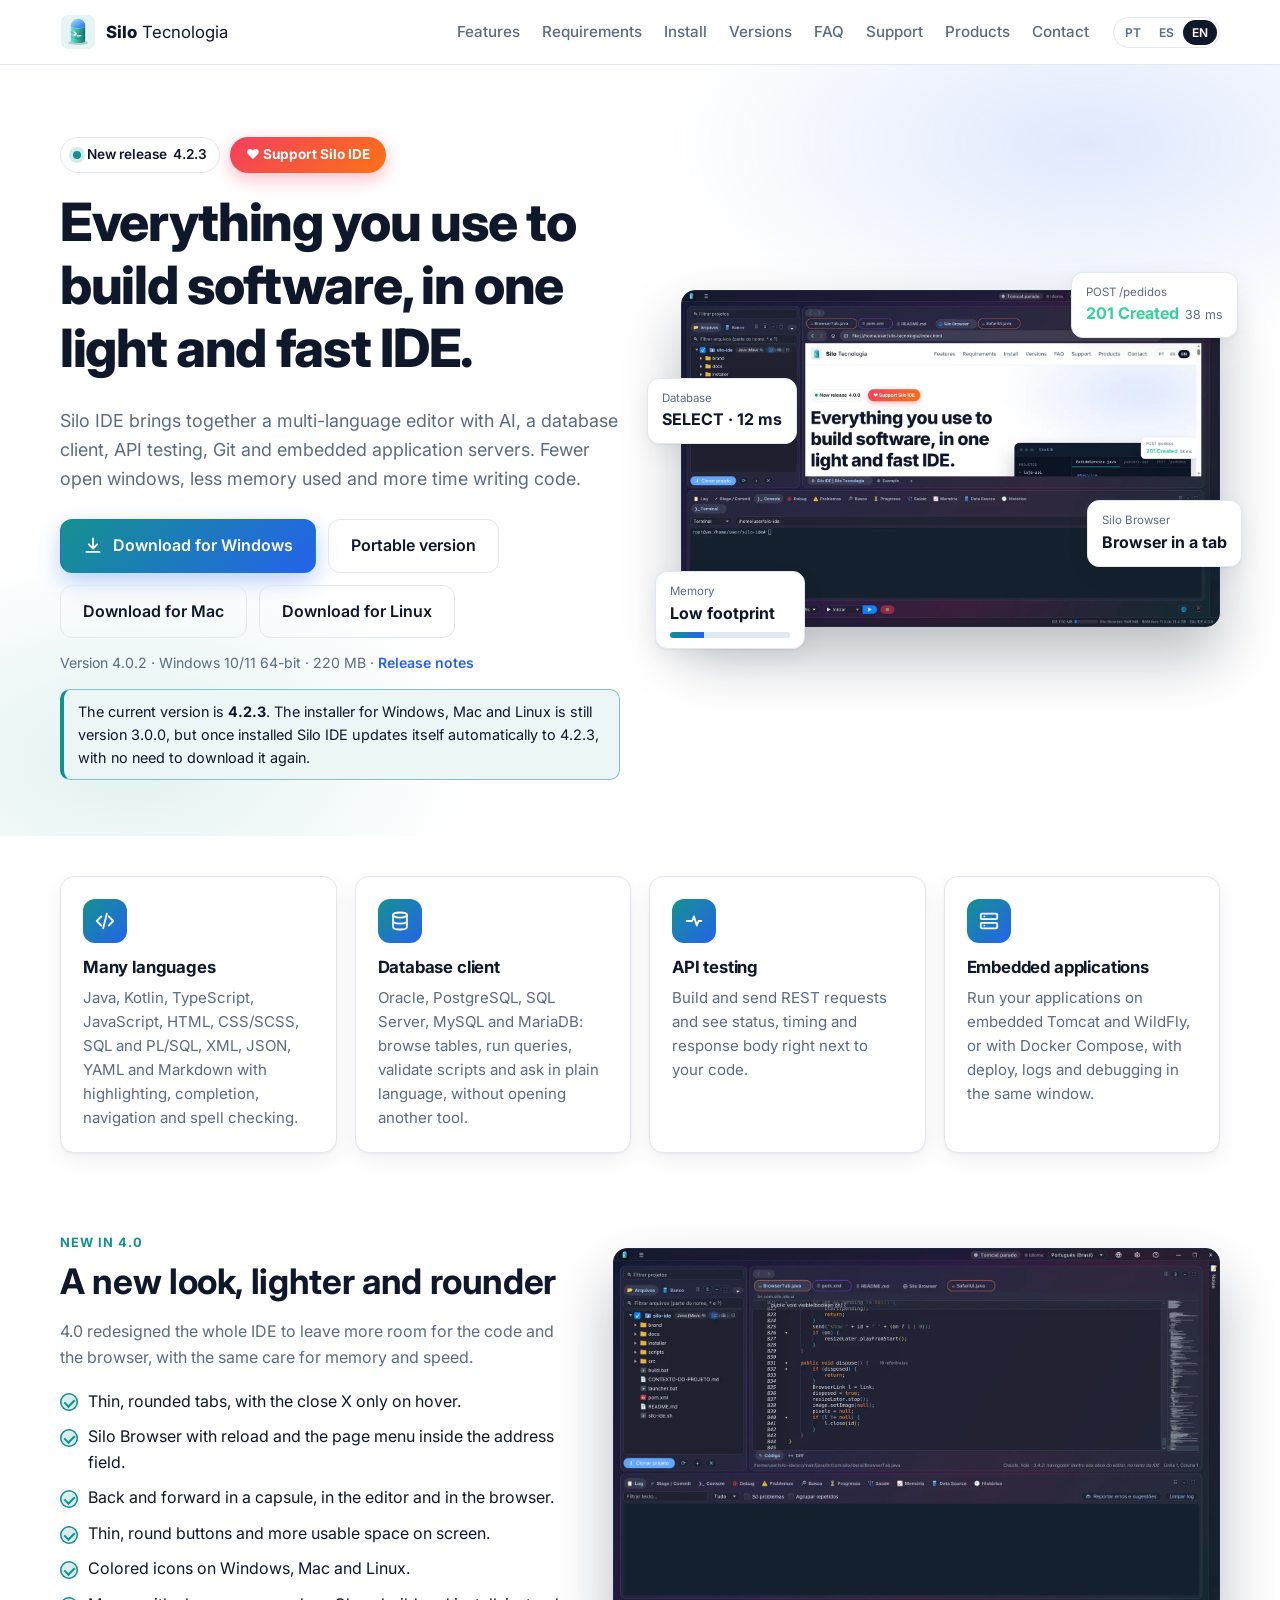
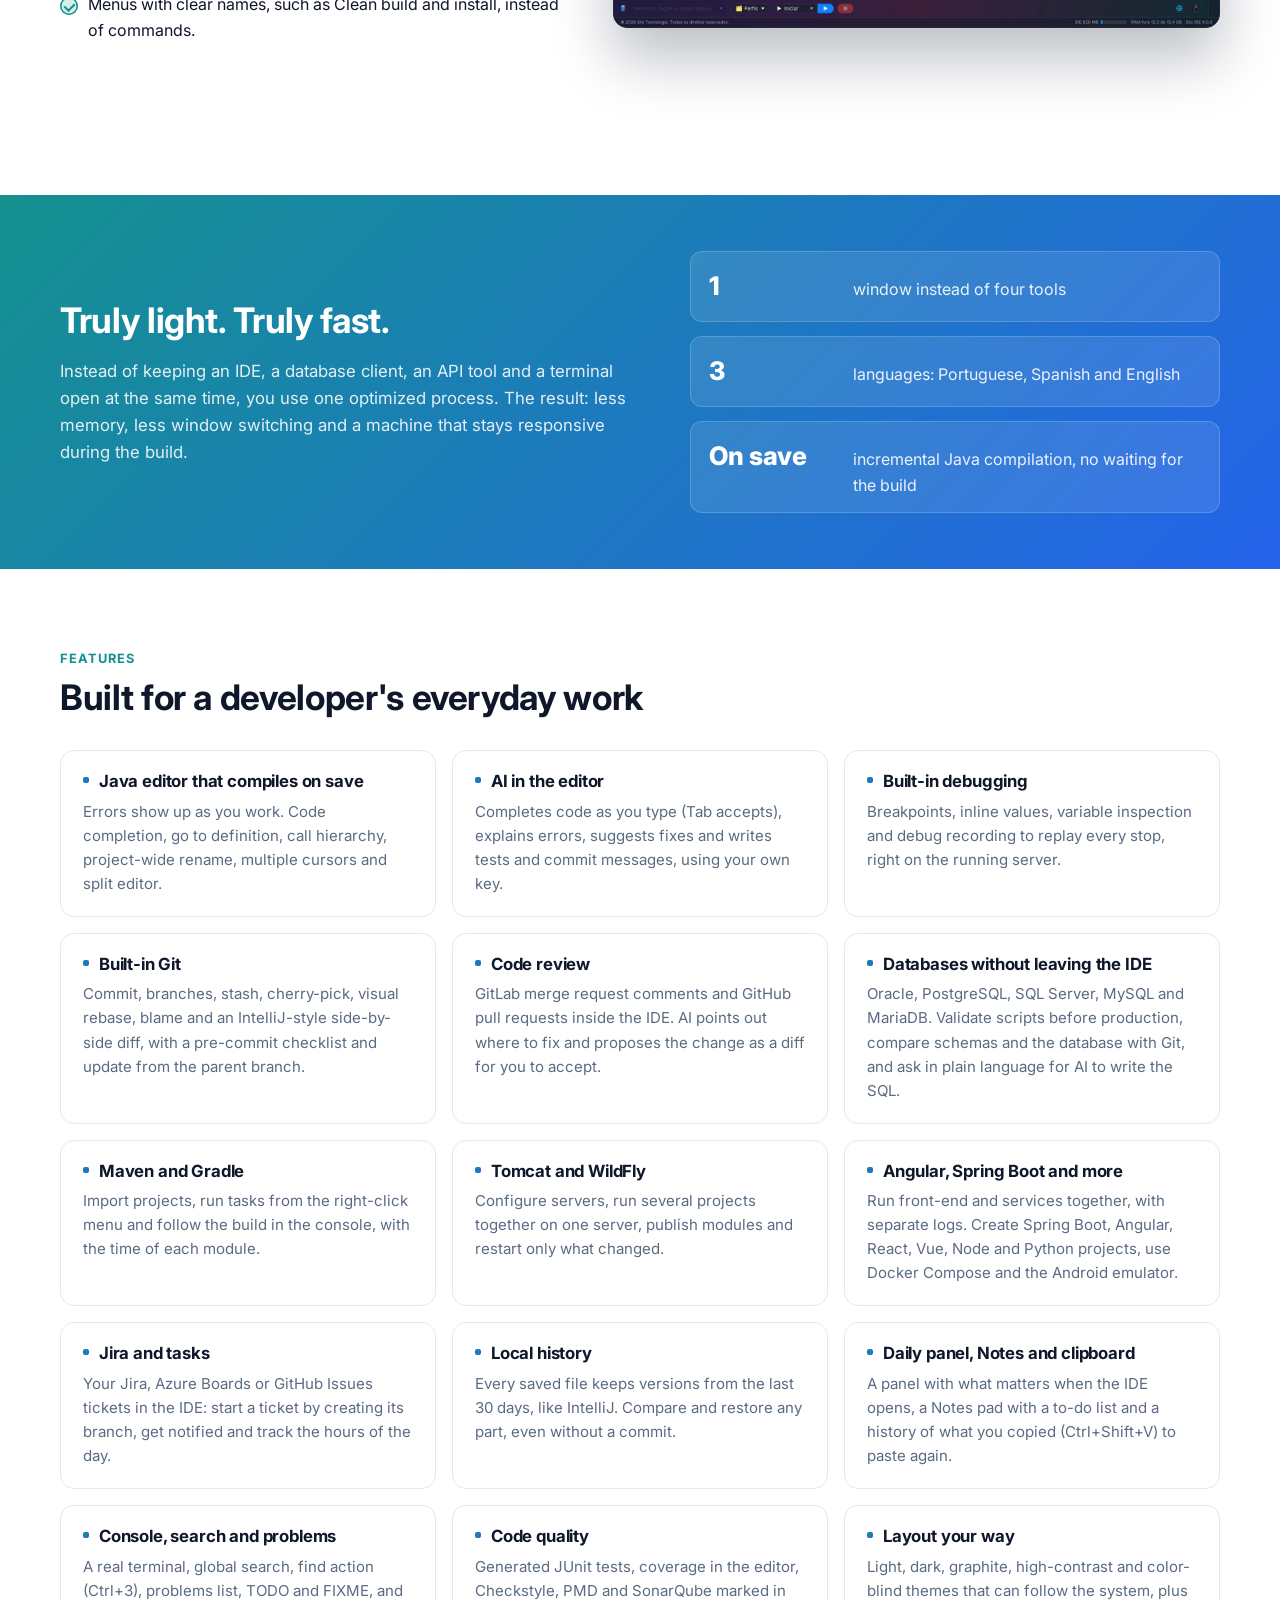
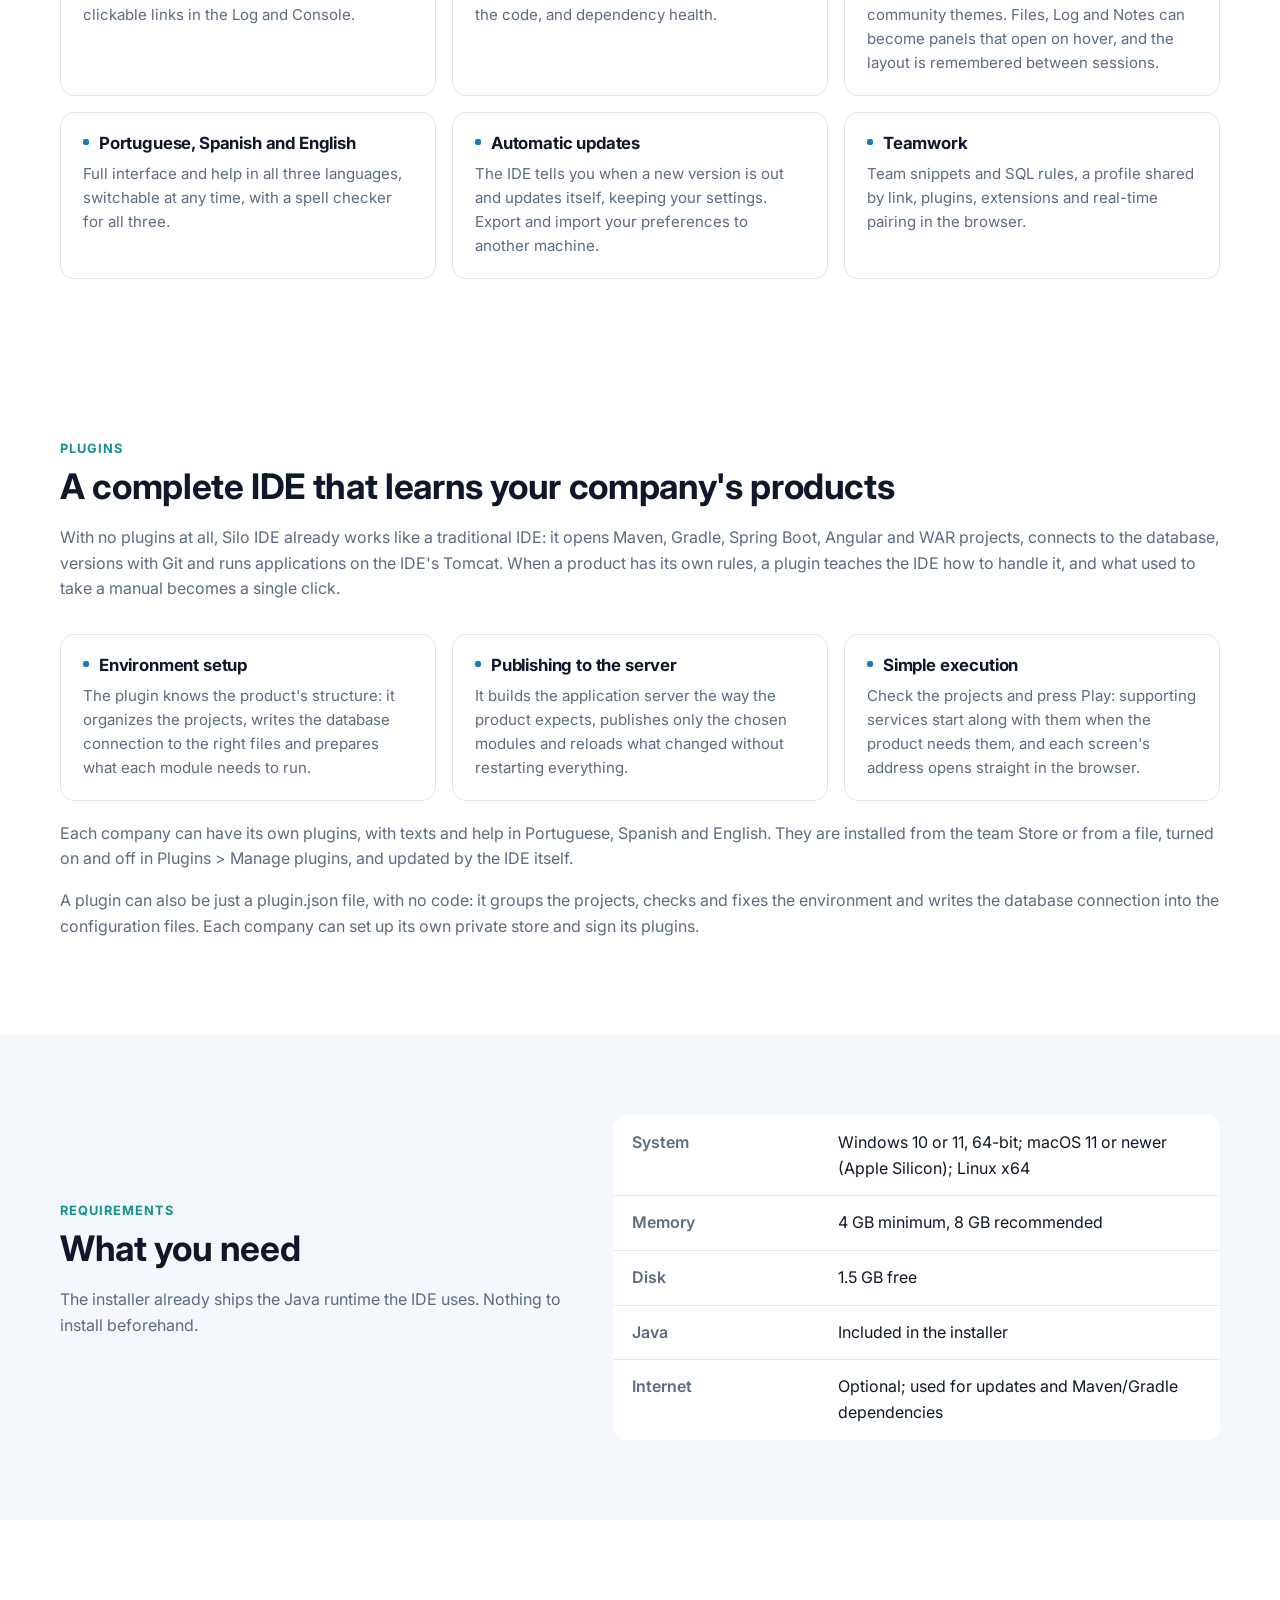
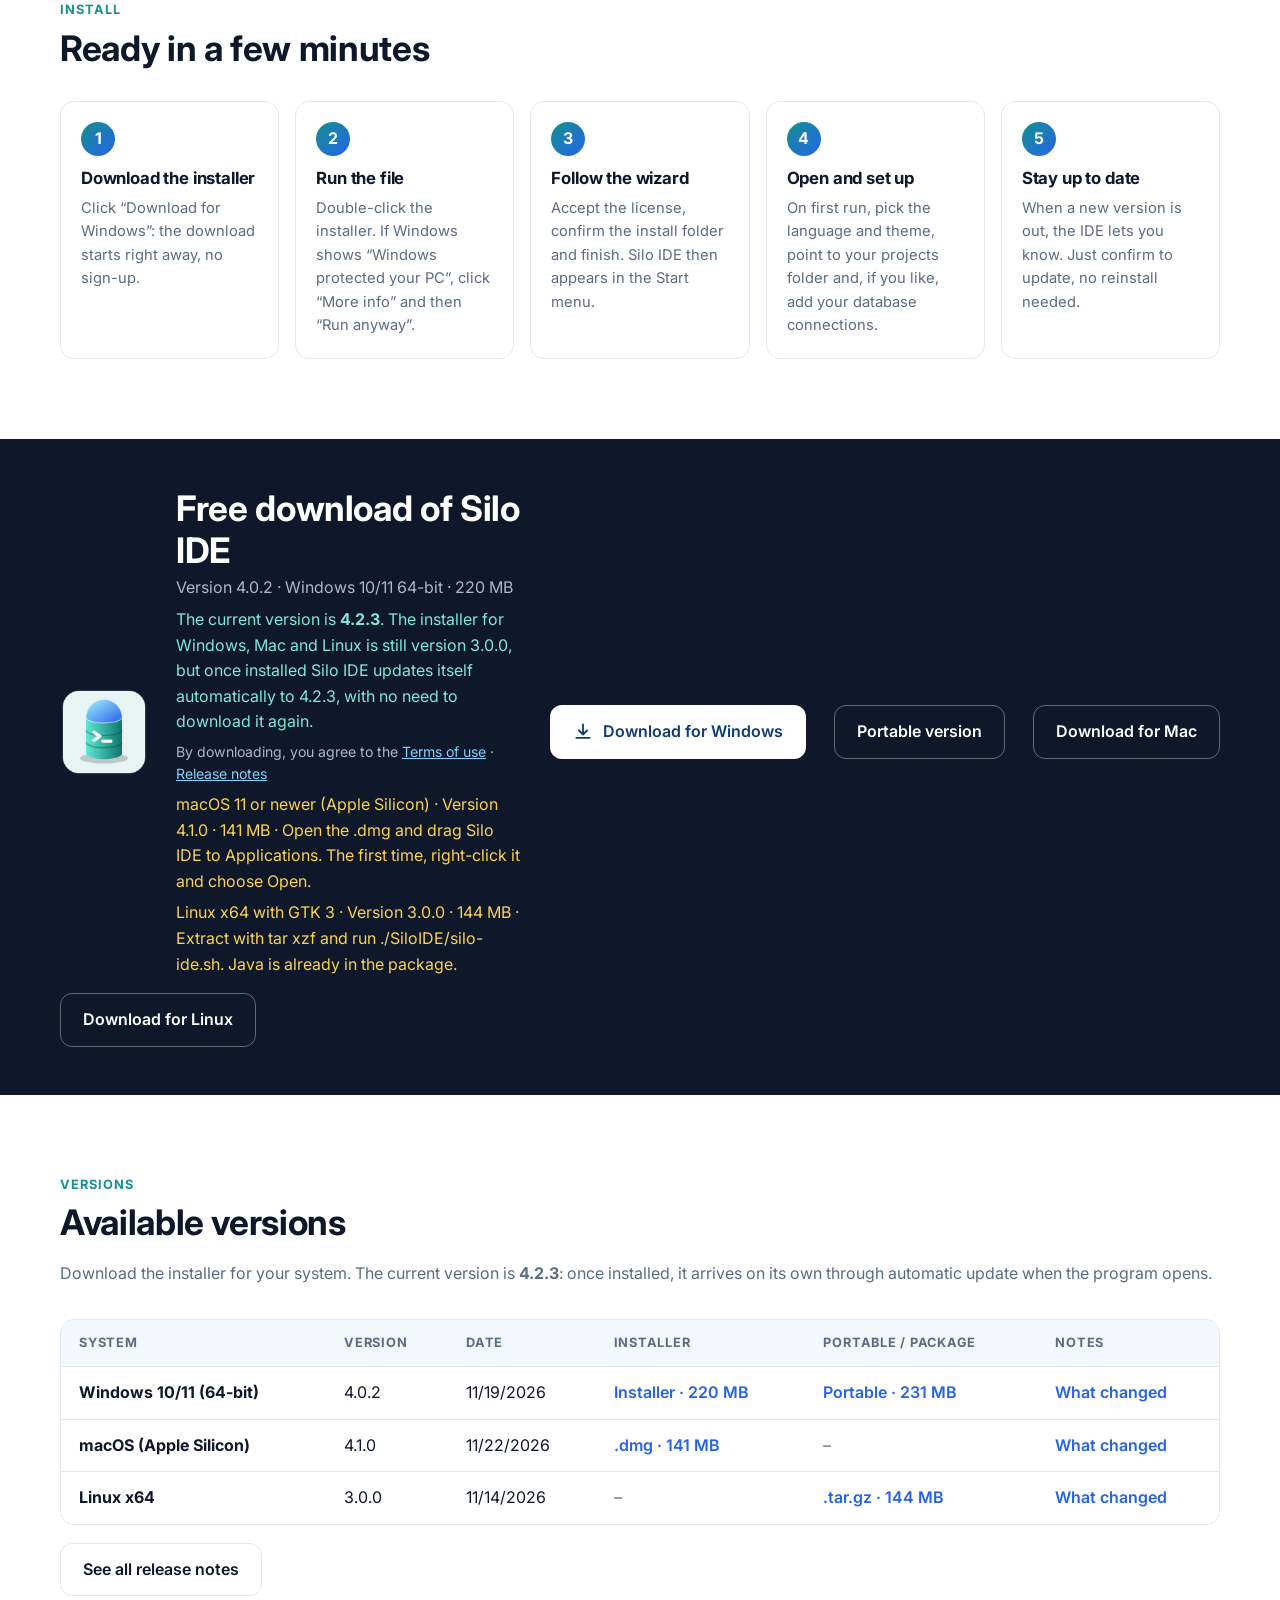
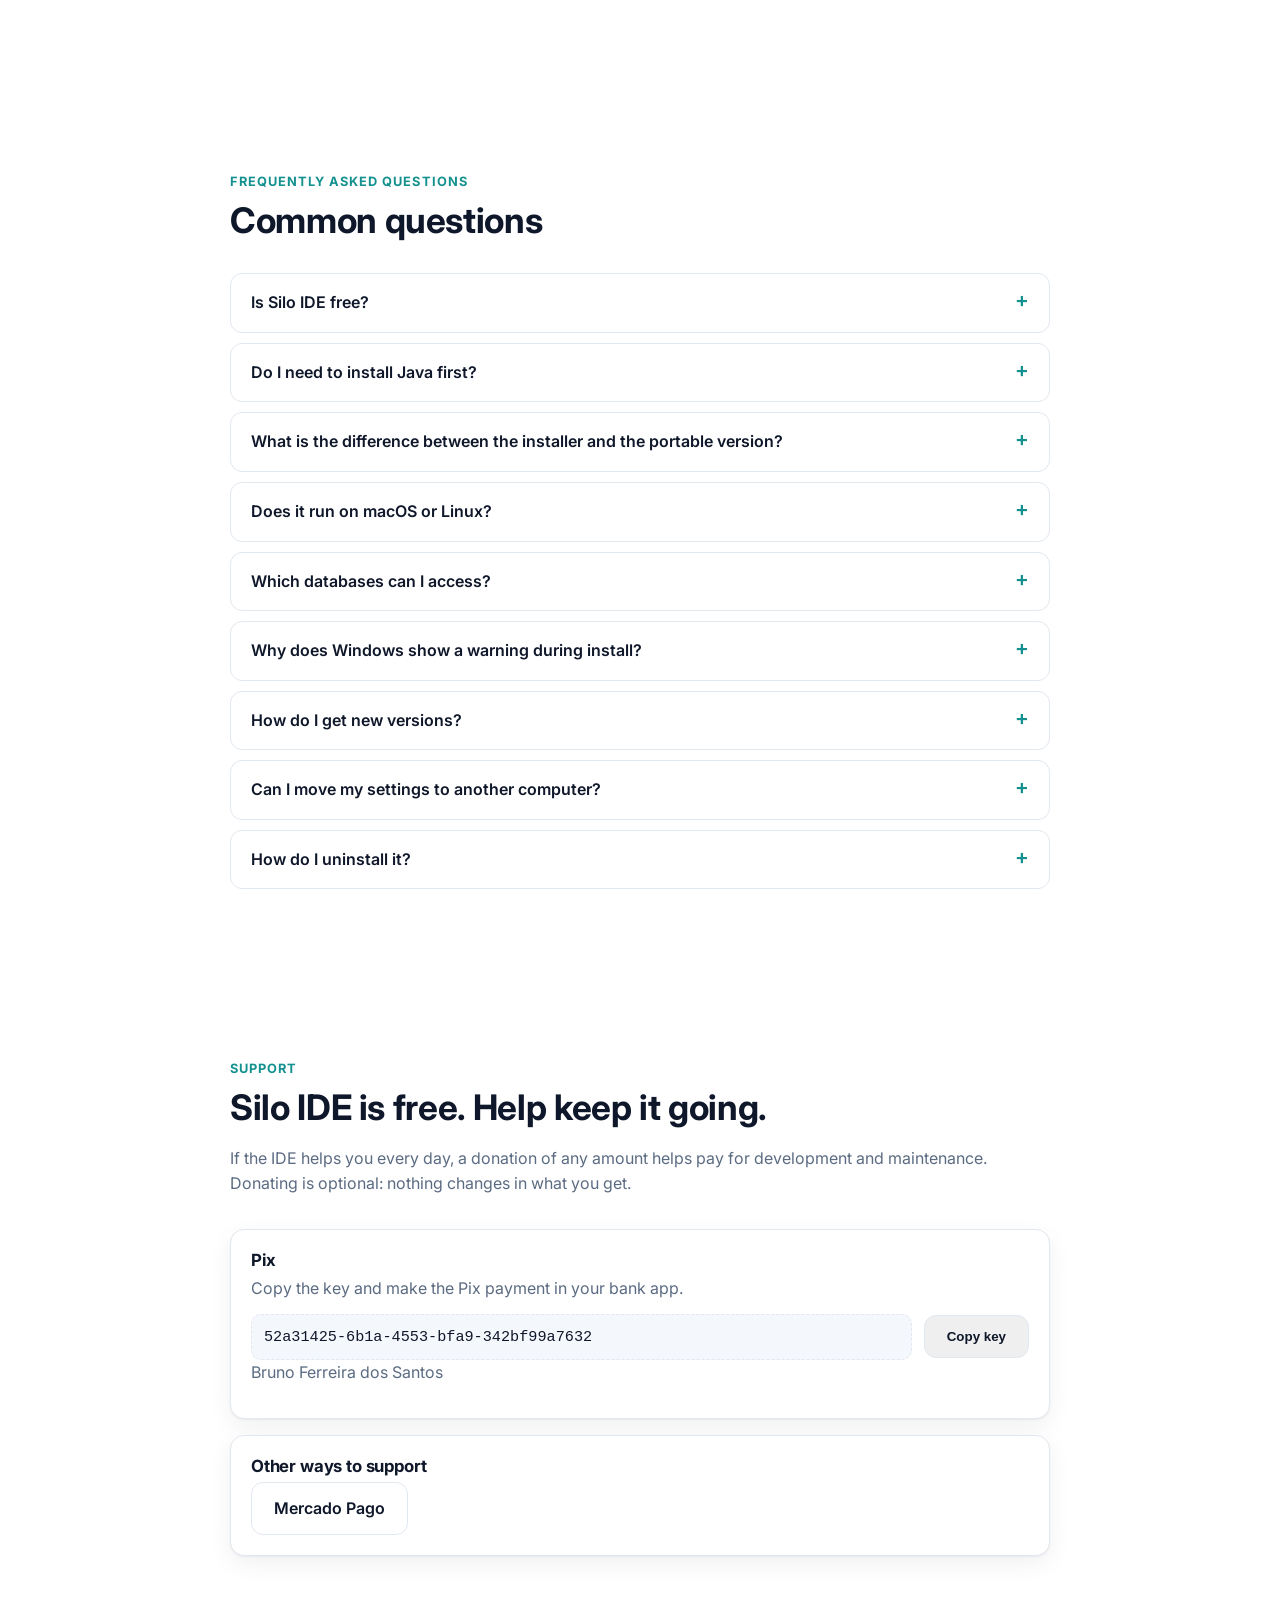
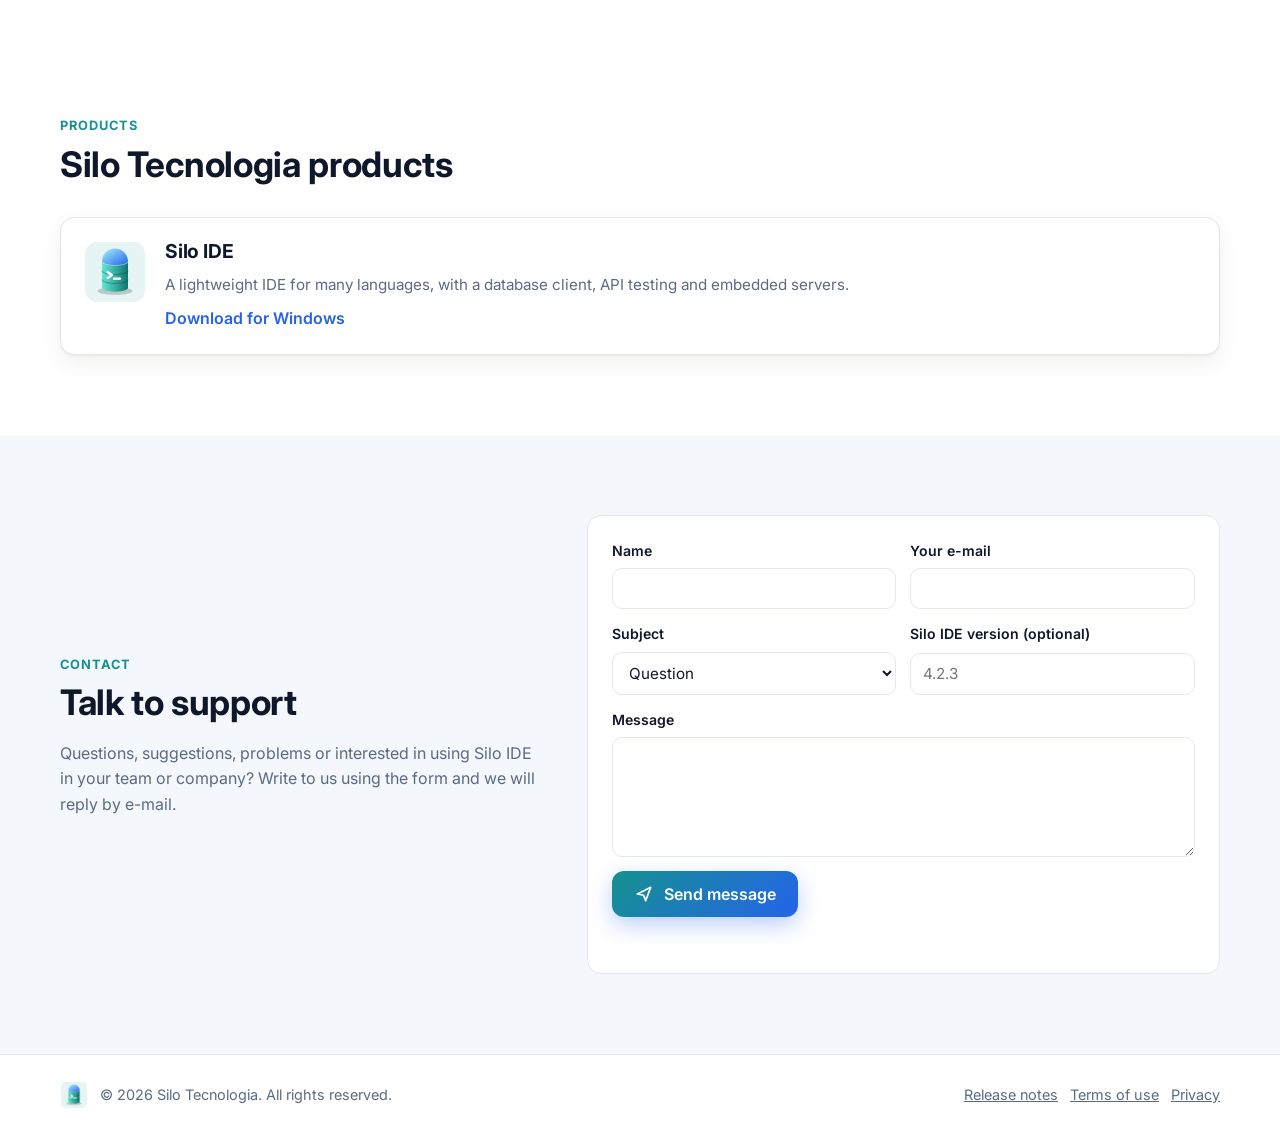
==== index.html @ a165901e "Notas da 4.2.3 e LATEST 4.2.3 Co-Authored-By: Claude Opus 5.5 <noreply@anthropic.com> Claude-Session" ====
<!doctype html>
<html lang="pt-BR">
<head>
  <meta charset="utf-8">
  <meta name="viewport" content="width=device-width, initial-scale=1">
  <title>Silo IDE | Silo Tecnologia</title>
  <meta name="description" content="Silo IDE: uma única IDE leve e de alta performance para desenvolver em várias linguagens, acessar bancos de dados, testar APIs e rodar aplicações em servidores embarcados.">
  <meta property="og:title" content="Silo IDE | Silo Tecnologia">
  <meta property="og:description" content="Várias linguagens, cliente de banco de dados, testes de API e aplicações embarcadas, tudo numa única IDE leve e rápida.">
  <meta property="og:image" content="assets/assinatura.png">
  <meta name="theme-color" content="#0f172a">
  <link rel="icon" type="image/png" sizes="32x32" href="assets/favicon-32.png?v=13">
  <link rel="apple-touch-icon" href="assets/apple-touch-icon.png?v=13">
  <link rel="preconnect" href="https://fonts.googleapis.com">
  <link rel="preconnect" href="https://fonts.gstatic.com" crossorigin>
  <link href="https://fonts.googleapis.com/css2?family=Inter:wght@400;500;600;700;800&family=JetBrains+Mono:wght@400;600&display=swap" rel="stylesheet">
  <link rel="stylesheet" href="styles.css?v=4.2.3">
</head>
<body>
  <header class="topbar">
    <div class="wrap topbar-inner">
      <a class="brand" href="#inicio" aria-label="Silo Tecnologia">
        <img src="assets/marca.png?v=13" alt="" width="36" height="36">
        <span><strong>Silo</strong> Tecnologia</span>
      </a>
      <nav class="nav" id="nav">
        <a href="#recursos" data-i18n="nav.features">Recursos</a>
        <a href="#requisitos" data-i18n="nav.requirements">Requisitos</a>
        <a href="#instalacao" data-i18n="nav.install">Instalação</a>
        <a href="#versoes" data-i18n="nav.versions">Versões</a>
        <a href="#faq" data-i18n="nav.faq">Perguntas</a>
        <a class="js-donate-nav" href="#apoie" hidden data-i18n="nav.donate">Apoie</a>
        <a href="#produtos" data-i18n="nav.products">Produtos</a>
        <a href="#contato" data-i18n="nav.contact">Contato</a>
      </nav>
      <div class="topbar-actions">
        <div class="lang" role="group" aria-label="Idioma">
          <button type="button" data-lang="pt" aria-pressed="true">PT</button>
          <button type="button" data-lang="es" aria-pressed="false">ES</button>
          <button type="button" data-lang="en" aria-pressed="false">EN</button>
        </div>
        <button class="menu-btn" id="menuBtn" type="button" aria-label="Menu" aria-expanded="false">
          <span></span><span></span><span></span>
        </button>
      </div>
    </div>
  </header>

  <main id="inicio">
    <section class="hero">
      <div class="wrap hero-grid">
        <div class="hero-copy">
          <div class="hero-tags">
            <p class="eyebrow"><span class="dot"></span> <span data-i18n="hero.badge">Nova versão</span> <span class="js-latest">4.2.3</span></p>
            <a class="donate-pill js-donate-pill" href="#apoie" hidden data-i18n="dn.pill">♥ Apoie o Silo IDE</a>
          </div>
          <h1 data-i18n="hero.title">Tudo o que você usa para desenvolver, numa única IDE leve e rápida.</h1>
          <p class="lead" data-i18n="hero.lead">O Silo IDE reúne editor para várias linguagens com IA, cliente de banco de dados, testes de API, Git e servidores de aplicação embarcados. Menos janelas abertas, menos memória consumida e mais tempo escrevendo código.</p>
          <div class="cta-row">
            <a class="btn btn-primary js-download" href="#download">
              <svg viewBox="0 0 24 24" aria-hidden="true"><path d="M12 3v12m0 0l-5-5m5 5l5-5M4 19h16" fill="none" stroke="currentColor" stroke-width="2.2" stroke-linecap="round" stroke-linejoin="round"/></svg>
              <span data-i18n="cta.download">Baixar para Windows</span>
            </a>
            <a class="btn btn-ghost js-portable" href="#download" hidden data-i18n="cta.portable">Versão portátil</a>
            <a class="btn btn-ghost js-mac" href="#download" hidden data-i18n="cta.mac">Baixar para Mac</a>
            <a class="btn btn-ghost js-linux" href="#download" hidden data-i18n="cta.linux">Baixar para Linux</a>
          </div>
          <p class="meta"><span data-i18n="meta.version">Versão</span> <span class="js-version">4.0.2</span> · <span data-i18n="meta.os">Windows 10/11 de 64 bits</span> <span class="js-size-wrap">· <span class="js-size"></span></span> · <a class="meta-link" href="releases.html" data-i18n="ft.releases">Notas da versão</a></p>
          <p class="update-note update-note-hero js-update-note" hidden><span data-i18n="up.a">A versão atual é a</span> <strong class="js-latest">4.2.3</strong><span data-i18n="up.b">. O instalador para</span> <span class="js-behind">Windows</span> <span data-i18n="up.b2">ainda é o da</span> <span class="js-behind-version">3.0.0</span><span data-i18n="up.c">, mas depois de instalado o Silo IDE se atualiza sozinho para a</span> <span class="js-latest">4.2.3</span><span data-i18n="up.d">, sem precisar baixar de novo.</span></p>
        </div>

        <div class="hero-visual">
          <figure class="shot">
            <img src="assets/prints/ide-4-0-browser.webp?v=4.0.0" width="1600" height="1000" alt="Silo IDE 4.0 com o Silo Browser aberto numa aba do editor, o terminal embaixo e o visual novo" data-i18n-alt="hero.shot">
          </figure>
          <div class="float-card api" aria-hidden="true"><small>POST /pedidos</small><strong class="ok">201 Created</strong><em>38 ms</em></div>
          <div class="float-card db" aria-hidden="true"><small data-i18n="hero.db">Banco de dados</small><strong>SELECT · 12 ms</strong></div>
          <div class="float-card web" aria-hidden="true"><small>Silo Browser</small><strong data-i18n="hero.webv">Navegador na aba</strong></div>
          <div class="float-card mem" aria-hidden="true"><small data-i18n="hero.mem">Memória</small><strong data-i18n="hero.memv">Baixo consumo</strong><div class="bar"><span></span></div></div>
        </div>
      </div>
    </section>

    <section class="pillars wrap" aria-label="Pilares">
      <article class="pillar">
        <div class="ico"><svg viewBox="0 0 24 24"><path d="M8 7l-5 5 5 5M16 7l5 5-5 5M14 4l-4 16"/></svg></div>
        <h3 data-i18n="p1.t">Várias linguagens</h3>
        <p data-i18n="p1.d">Java, Kotlin, TypeScript, JavaScript, HTML, CSS/SCSS, SQL e PL/SQL, XML, JSON, YAML e Markdown com realce, autocompletar, navegação e corretor ortográfico.</p>
      </article>
      <article class="pillar">
        <div class="ico"><svg viewBox="0 0 24 24"><ellipse cx="12" cy="5.5" rx="7.5" ry="2.8"/><path d="M4.5 5.5v13c0 1.6 3.4 2.8 7.5 2.8s7.5-1.2 7.5-2.8v-13M4.5 12c0 1.6 3.4 2.8 7.5 2.8s7.5-1.2 7.5-2.8"/></svg></div>
        <h3 data-i18n="p2.t">Cliente de banco de dados</h3>
        <p data-i18n="p2.d">Oracle, PostgreSQL, SQL Server, MySQL e MariaDB: navegue por tabelas, rode consultas, valide scripts e pergunte em português, sem abrir outra ferramenta.</p>
      </article>
      <article class="pillar">
        <div class="ico"><svg viewBox="0 0 24 24"><path d="M4 12h6l2-5 3 10 2-5h3"/></svg></div>
        <h3 data-i18n="p3.t">Testes de API</h3>
        <p data-i18n="p3.d">Monte e envie requisições REST e veja status, tempo e corpo da resposta lado a lado com o código.</p>
      </article>
      <article class="pillar">
        <div class="ico"><svg viewBox="0 0 24 24"><rect x="3" y="4" width="18" height="6" rx="1.5"/><rect x="3" y="14" width="18" height="6" rx="1.5"/><path d="M7 7h.01M7 17h.01"/></svg></div>
        <h3 data-i18n="p4.t">Aplicações embarcadas</h3>
        <p data-i18n="p4.d">Suba suas aplicações em Tomcat e WildFly embarcados, ou com Docker Compose, com deploy, logs e depuração na mesma janela.</p>
      </article>
    </section>

    <section id="visual" class="section wrap">
      <div class="two-col visual-col">
        <div>
          <p class="kicker" data-i18n="vis.k">Novo na 4.0</p>
          <h2 data-i18n="vis.t">Um visual novo, mais leve e arredondado</h2>
          <p class="muted" data-i18n="vis.d">A 4.0 redesenhou a IDE inteira para sobrar mais espaço para o código e para o navegador, com o mesmo cuidado com memória e velocidade.</p>
          <ul class="checks">
            <li data-i18n="vis.l1">Abas finas e arredondadas, com o X de fechar só ao passar o mouse.</li>
            <li data-i18n="vis.l2">Silo Browser com recarregar e menu da página dentro do campo de endereço.</li>
            <li data-i18n="vis.l3">Voltar e avançar numa cápsula, no editor e no navegador.</li>
            <li data-i18n="vis.l4">Botões finos e redondos e mais espaço útil na tela.</li>
            <li data-i18n="vis.l5">Ícones coloridos no Windows, no Mac e no Linux.</li>
            <li data-i18n="vis.l6">Menus com nomes claros, como Compilar e instalar do zero, no lugar dos comandos.</li>
          </ul>
        </div>
        <figure class="shot">
          <img src="assets/prints/ide-4-0-editor.webp?v=4.0.0" width="1600" height="1000" loading="lazy" alt="Editor do Silo IDE 4.0 com abas arredondadas, a árvore de arquivos e o minimapa" data-i18n-alt="vis.shot">
        </figure>
      </div>
    </section>

    <section class="perf">
      <div class="wrap perf-grid">
        <div>
          <h2 data-i18n="perf.t">Leve de verdade. Rápido de verdade.</h2>
          <p data-i18n="perf.d">Em vez de manter uma IDE, um cliente de banco, uma ferramenta de API e um terminal abertos ao mesmo tempo, você usa um único processo otimizado. O resultado é menos memória, menos troca de janelas e uma máquina que continua responsiva durante o build.</p>
        </div>
        <ul class="stats">
          <li><strong>1</strong><span data-i18n="perf.s1">janela no lugar de quatro ferramentas</span></li>
          <li><strong>3</strong><span data-i18n="perf.s2">idiomas: português, espanhol e inglês</span></li>
          <li><strong data-i18n="perf.s3v">Ao salvar</strong><span data-i18n="perf.s3">compilação Java incremental, sem esperar o build</span></li>
        </ul>
      </div>
    </section>

    <section id="recursos" class="section wrap">
      <header class="section-head">
        <p class="kicker" data-i18n="feat.k">Recursos</p>
        <h2 data-i18n="feat.t">Feito para o dia a dia de quem desenvolve</h2>
      </header>
      <div class="grid">
        <div class="card"><h3 data-i18n="f1.t">Editor Java com compilação ao salvar</h3><p data-i18n="f1.d">Erros aparecem enquanto você trabalha. Autocompletar, ir para definição, hierarquia de chamadas, renomear em todo o projeto, vários cursores e editor dividido.</p></div>
        <div class="card"><h3 data-i18n="f2.t">IA no editor</h3><p data-i18n="f2.d">Completa o código enquanto você digita (Tab aceita), explica erros, sugere correções e gera testes e mensagens de commit, com a sua própria chave.</p></div>
        <div class="card"><h3 data-i18n="f3.t">Depuração integrada</h3><p data-i18n="f3.d">Pontos de parada, valores na linha, inspeção de variáveis e gravação da depuração para rever cada parada, direto no servidor que está rodando.</p></div>
        <div class="card"><h3 data-i18n="f4.t">Git integrado</h3><p data-i18n="f4.d">Commit, branches, stash, cherry-pick, rebase visual, blame e diff lado a lado no estilo IntelliJ, com checklist antes do commit e atualização a partir da branch pai.</p></div>
        <div class="card"><h3 data-i18n="f5.t">Revisão de código</h3><p data-i18n="f5.d">Comentários de merge request do GitLab e pull requests do GitHub dentro da IDE. A IA aponta onde corrigir e propõe a correção em diff para você aceitar.</p></div>
        <div class="card"><h3 data-i18n="f6.t">Banco de dados sem sair da IDE</h3><p data-i18n="f6.d">Oracle, PostgreSQL, SQL Server, MySQL e MariaDB. Valide scripts antes da produção, compare esquemas e o banco com o Git, e pergunte em português para a IA montar o SQL.</p></div>
        <div class="card"><h3 data-i18n="f7.t">Maven e Gradle</h3><p data-i18n="f7.d">Importe projetos, rode tarefas pelo botão direito e acompanhe o build no console, com o tempo de cada módulo.</p></div>
        <div class="card"><h3 data-i18n="f8.t">Tomcat e WildFly</h3><p data-i18n="f8.d">Configure servidores, suba vários projetos juntos em um só servidor, publique módulos e reinicie apenas o que mudou.</p></div>
        <div class="card"><h3 data-i18n="f9.t">Angular, Spring Boot e mais</h3><p data-i18n="f9.d">Suba front-end e serviços juntos, com logs separados. Crie projetos Spring Boot, Angular, React, Vue, Node e Python, use Docker Compose e o emulador Android.</p></div>
        <div class="card"><h3 data-i18n="f10.t">Jira e tarefas</h3><p data-i18n="f10.d">Seus tickets do Jira, Azure Boards ou GitHub Issues na IDE: comece um ticket criando a branch, receba avisos e acompanhe as horas do dia.</p></div>
        <div class="card"><h3 data-i18n="f11.t">Histórico local</h3><p data-i18n="f11.d">Cada arquivo salvo guarda versões dos últimos 30 dias, como no IntelliJ. Compare e recupere qualquer trecho, mesmo sem commit.</p></div>
        <div class="card"><h3 data-i18n="f12.t">Painel do dia, Notas e área de transferência</h3><p data-i18n="f12.d">Painel com o que importa ao abrir a IDE, bloco de Notas com lista de tarefas e histórico do que você copiou (Ctrl+Shift+V) para colar de novo.</p></div>
        <div class="card"><h3 data-i18n="f13.t">Console, busca e problemas</h3><p data-i18n="f13.d">Terminal de verdade, busca global, buscar ação (Ctrl+3), lista de problemas, TODO e FIXME e links clicáveis no Log e no Console.</p></div>
        <div class="card"><h3 data-i18n="f14.t">Qualidade de código</h3><p data-i18n="f14.d">Testes JUnit gerados, cobertura no editor, Checkstyle, PMD e SonarQube marcados no código e saúde das dependências.</p></div>
        <div class="card"><h3 data-i18n="f15.t">Layout do seu jeito</h3><p data-i18n="f15.d">Temas claro, escuro, grafite, alto contraste e para daltonismo, que podem seguir o sistema, além de temas da comunidade. Arquivos, Log e Notas podem virar painéis que abrem ao passar o mouse, e o layout é lembrado entre sessões.</p></div>
        <div class="card"><h3 data-i18n="f16.t">Português, espanhol e inglês</h3><p data-i18n="f16.d">Interface e ajuda completas nos três idiomas, trocados a qualquer momento, com corretor ortográfico nos três.</p></div>
        <div class="card"><h3 data-i18n="f17.t">Atualização automática</h3><p data-i18n="f17.d">A IDE avisa quando há versão nova e se atualiza sozinha, mantendo suas configurações. Exporte e importe as preferências para outra máquina.</p></div>
        <div class="card"><h3 data-i18n="f18.t">Trabalho em equipe</h3><p data-i18n="f18.d">Snippets e regras de SQL da equipe, perfil compartilhado por link, plugins, extensões e pareamento em tempo real pelo navegador.</p></div>
      </div>
    </section>

    <section id="plugins" class="section wrap">
      <header class="section-head">
        <p class="kicker" data-i18n="pl.k">Plugins</p>
        <h2 data-i18n="pl.t">Uma IDE completa, que aprende os produtos da sua empresa</h2>
        <p class="muted" data-i18n="pl.d">Sem nenhum plugin, o Silo IDE já trabalha como uma IDE tradicional: abre projetos Maven, Gradle, Spring Boot, Angular e WAR, conecta no banco, versiona com Git e sobe as aplicações no Tomcat da IDE. Quando um produto tem regras próprias, um plugin ensina a IDE a lidar com ele, e o que antes exigia um manual passa a ser um clique.</p>
      </header>
      <div class="grid">
        <div class="card"><h3 data-i18n="pl1.t">Configuração do ambiente</h3><p data-i18n="pl1.d">O plugin conhece a estrutura do produto: organiza os projetos, grava a conexão do banco nos arquivos certos e prepara o que cada módulo precisa para rodar.</p></div>
        <div class="card"><h3 data-i18n="pl2.t">Publicação no servidor</h3><p data-i18n="pl2.d">Monta o servidor de aplicação do jeito que o produto espera, publica só os módulos escolhidos e recarrega o que mudou sem reiniciar tudo.</p></div>
        <div class="card"><h3 data-i18n="pl3.t">Execução simples</h3><p data-i18n="pl3.d">Marque os projetos e dê Play: os serviços de apoio sobem junto quando o produto precisa, e o endereço de cada tela abre direto no navegador.</p></div>
      </div>
      <p class="muted" data-i18n="pl.f">Cada empresa pode ter os seus plugins, com textos e ajuda em português, espanhol e inglês. Eles são instalados pela Loja da equipe ou por arquivo, ligados e desligados em Plugins > Gerenciar plugins, e se atualizam pela própria IDE.</p>
      <p class="muted" data-i18n="pl.s">Um plugin também pode ser só um arquivo plugin.json, sem programar: ele agrupa os projetos, confere e corrige o ambiente e grava a conexão do banco nos arquivos de configuração. Cada empresa pode montar a própria loja, privada, e assinar os seus plugins.</p>
    </section>

    <section id="requisitos" class="section alt">
      <div class="wrap two-col">
        <div>
          <p class="kicker" data-i18n="req.k">Requisitos</p>
          <h2 data-i18n="req.t">O que você precisa</h2>
          <p class="muted" data-i18n="req.d">O instalador já traz o ambiente Java que a IDE usa. Você não precisa instalar nada antes.</p>
        </div>
        <table class="req">
          <tbody>
            <tr><th data-i18n="req.os">Sistema</th><td data-i18n="req.osv">Windows 10 ou 11, 64 bits; macOS 11 ou mais novo (Apple Silicon); Linux x64</td></tr>
            <tr><th data-i18n="req.ram">Memória</th><td data-i18n="req.ramv">4 GB mínimo, 8 GB recomendado</td></tr>
            <tr><th data-i18n="req.disk">Disco</th><td data-i18n="req.diskv">1,5 GB livres</td></tr>
            <tr><th data-i18n="req.java">Java</th><td data-i18n="req.javav">Incluído no instalador</td></tr>
            <tr><th data-i18n="req.net">Internet</th><td data-i18n="req.netv">Opcional; usada para atualizações e dependências Maven/Gradle</td></tr>
          </tbody>
        </table>
      </div>
    </section>

    <section id="instalacao" class="section wrap">
      <header class="section-head">
        <p class="kicker" data-i18n="ins.k">Instalação</p>
        <h2 data-i18n="ins.t">Pronto em poucos minutos</h2>
      </header>
      <ol class="steps">
        <li><h3 data-i18n="s1.t">Baixe o instalador</h3><p data-i18n="s1.d">Clique em “Baixar para Windows”: o download começa na hora, sem cadastro.</p></li>
        <li><h3 data-i18n="s2.t">Execute o arquivo</h3><p data-i18n="s2.d">Dê dois cliques no instalador. Se o Windows exibir “O Windows protegeu o computador”, clique em “Mais informações” e depois em “Executar assim mesmo”.</p></li>
        <li><h3 data-i18n="s3.t">Siga o assistente</h3><p data-i18n="s3.d">Aceite a licença, confirme a pasta de instalação e conclua. Ao final, o Silo IDE aparece no menu Iniciar.</p></li>
        <li><h3 data-i18n="s4.t">Abra e configure</h3><p data-i18n="s4.d">Na primeira execução, escolha o idioma e o tema, informe a pasta dos seus projetos e, se quiser, cadastre suas conexões de banco.</p></li>
        <li><h3 data-i18n="s5.t">Mantenha atualizado</h3><p data-i18n="s5.d">Quando sair uma versão nova, a IDE avisa. Basta confirmar para atualizar, sem reinstalar.</p></li>
      </ol>
    </section>

    <section id="download" class="download">
      <div class="wrap download-inner">
        <img src="assets/marca.png?v=13" alt="" width="88" height="88">
        <div>
          <h2 data-i18n="dl.t">Download gratuito do Silo IDE</h2>
          <p><span data-i18n="meta.version">Versão</span> <span class="js-version">4.0.2</span> · <span data-i18n="meta.os">Windows 10/11 de 64 bits</span> <span class="js-size-wrap">· <span class="js-size"></span></span></p>
          <p class="update-note js-update-note" hidden><span data-i18n="up.a">A versão atual é a</span> <strong class="js-latest">4.2.3</strong><span data-i18n="up.b">. O instalador para</span> <span class="js-behind">Windows</span> <span data-i18n="up.b2">ainda é o da</span> <span class="js-behind-version">3.0.0</span><span data-i18n="up.c">, mas depois de instalado o Silo IDE se atualiza sozinho para a</span> <span class="js-latest">4.2.3</span><span data-i18n="up.d">, sem precisar baixar de novo.</span></p>
          <p class="terms-note"><span data-i18n="dl.terms">Ao baixar, você concorda com os</span> <a href="termos.html" data-i18n="ft.terms">Termos de uso</a> · <a href="releases.html" data-i18n="ft.releases">Notas da versão</a></p>
          <p class="note js-dl-note" hidden data-i18n="dl.soon">O link de download será liberado em breve.</p>
          <p class="note js-mac-info" hidden><span data-i18n="mac.label">macOS 11 ou mais novo (Apple Silicon)</span> · <span data-i18n="meta.version">Versão</span> <span class="js-mac-version"></span><span class="js-mac-size-wrap"> · <span class="js-mac-size"></span></span> · <span data-i18n="mac.how">Abra o .dmg e arraste o Silo IDE para Aplicativos. Na primeira vez, clique com o botão direito e escolha Abrir.</span></p>
          <p class="note js-linux-info" hidden><span data-i18n="linux.label">Linux x64 com GTK 3</span> · <span data-i18n="meta.version">Versão</span> <span class="js-linux-version"></span><span class="js-linux-size-wrap"> · <span class="js-linux-size"></span></span> · <span data-i18n="linux.how">Extraia com tar xzf e rode ./SiloIDE/silo-ide.sh. O Java já vai no pacote.</span></p>
        </div>
        <a class="btn btn-light js-download" href="#download">
          <svg viewBox="0 0 24 24" aria-hidden="true"><path d="M12 3v12m0 0l-5-5m5 5l5-5M4 19h16" fill="none" stroke="currentColor" stroke-width="2.2" stroke-linecap="round" stroke-linejoin="round"/></svg>
          <span data-i18n="cta.download">Baixar para Windows</span>
        </a>
        <a class="btn btn-outline-light js-portable" href="#download" hidden data-i18n="cta.portable">Versão portátil</a>
        <a class="btn btn-outline-light js-mac" href="#download" hidden data-i18n="cta.mac">Baixar para Mac</a>
        <a class="btn btn-outline-light js-linux" href="#download" hidden data-i18n="cta.linux">Baixar para Linux</a>
      </div>
    </section>

    <section id="versoes" class="section wrap">
      <header class="section-head">
        <p class="kicker" data-i18n="vs.k">Versões</p>
        <h2 data-i18n="vs.t">Versões disponíveis</h2>
        <p class="muted"><span data-i18n="vs.d">Baixe o instalador do seu sistema. A versão atual é a</span> <strong class="js-latest">4.2.3</strong><span data-i18n="vs.d2">: depois de instalada, ela chega sozinha pela atualização automática, ao abrir o programa.</span></p>
      </header>
      <div class="table-scroll">
        <table class="versions">
          <thead>
            <tr>
              <th scope="col" data-i18n="vs.h0">Sistema</th>
              <th scope="col" data-i18n="vs.h1">Versão</th>
              <th scope="col" data-i18n="vs.h2">Data</th>
              <th scope="col" data-i18n="vs.h3">Instalador</th>
              <th scope="col" data-i18n="vs.h4">Portátil / pacote</th>
              <th scope="col" data-i18n="vs.h5">Notas</th>
            </tr>
          </thead>
          <tbody id="versionsBody"></tbody>
        </table>
      </div>
      <p class="versions-more"><a class="btn btn-ghost" href="releases.html" data-i18n="vs.all">Ver todas as notas da versão</a></p>
    </section>

    <section id="faq" class="section wrap narrow">
      <header class="section-head">
        <p class="kicker" data-i18n="faq.k">Perguntas frequentes</p>
        <h2 data-i18n="faq.t">Dúvidas comuns</h2>
      </header>
      <details><summary data-i18n="q1">O Silo IDE é gratuito?</summary><p data-i18n="a1">Sim. O download e o uso são gratuitos, inclusive em empresas, sem cadastro. Se quiser, você pode apoiar o projeto com uma doação, que é opcional.</p></details>
      <details><summary data-i18n="q2">Preciso instalar o Java antes?</summary><p data-i18n="a2">Não. O ambiente Java da IDE já vem no instalador. Para compilar seus projetos, você aponta nas configurações o JDK que cada projeto usa.</p></details>
      <details><summary data-i18n="q9">Qual a diferença entre o instalador e a versão portátil?</summary><p data-i18n="a9">O instalador coloca o Silo IDE no menu Iniciar e é o caminho recomendado. A versão portátil vem em uma pasta pronta para usar: basta extrair e abrir, sem instalar, ideal para máquinas sem permissão de administrador.</p></details>
      <details><summary data-i18n="q3">Funciona em macOS ou Linux?</summary><p data-i18n="a3">Funciona em macOS 11 ou mais novo, em Macs com chip Apple (M1 ou superior), pelo botão “Baixar para Mac”, e em Linux x64, pelo botão “Baixar para Linux” (pacote .tar.gz). Para Linux ARM ainda não há pacote.</p></details>
      <details><summary data-i18n="q4">Quais bancos de dados posso acessar?</summary><p data-i18n="a4">Oracle, PostgreSQL, SQL Server, MySQL e MariaDB. A IDE baixa o driver JDBC quando falta. Você cadastra as conexões uma vez e alterna entre elas pela aba Banco.</p></details>
      <details><summary data-i18n="q5">Por que o Windows mostra um aviso ao instalar?</summary><p data-i18n="a5">O SmartScreen avisa sobre programas recém-lançados que ainda têm poucos downloads. Baixe sempre por este site, clique em “Mais informações” e em “Executar assim mesmo”.</p></details>
      <details><summary data-i18n="q6">Como recebo novas versões?</summary><p data-i18n="a6">A atualização é automática: a IDE verifica ao iniciar e oferece a nova versão. Suas configurações e projetos são mantidos.</p></details>
      <details><summary data-i18n="q7">Posso levar minhas configurações para outro computador?</summary><p data-i18n="a7">Sim. Use exportar configurações na máquina atual e importar na nova.</p></details>
      <details><summary data-i18n="q8">Como faço para desinstalar?</summary><p data-i18n="a8">No Windows, em Configurações › Aplicativos, como qualquer outro programa (na versão portátil, basta apagar a pasta). No Mac, arraste o Silo IDE de Aplicativos para o Lixo. No Linux, apague a pasta extraída.</p></details>
    </section>

    <section id="apoie" class="section wrap narrow" hidden>
      <header class="section-head">
        <p class="kicker" data-i18n="dn.k">Apoie</p>
        <h2 data-i18n="dn.t">O Silo IDE é gratuito. Ajude a mantê-lo.</h2>
        <p class="muted" data-i18n="dn.d">Se a IDE ajuda no seu dia a dia, uma doação de qualquer valor ajuda a pagar o desenvolvimento e a manutenção. Doar é opcional: nada muda no que você recebe.</p>
      </header>
      <div class="donate-grid">
        <div class="donate-card js-donate-pix" hidden>
          <h3>Pix</h3>
          <p class="muted" data-i18n="dn.pix">Copie a chave e faça o Pix no aplicativo do seu banco.</p>
          <div class="pix-row">
            <code class="js-pix-key"></code>
            <button class="btn btn-ghost js-pix-copy" type="button"><span data-i18n="dn.copy">Copiar chave</span></button>
          </div>
          <p class="muted js-pix-holder" hidden></p>
        </div>
        <div class="donate-card js-donate-others" hidden>
          <h3 data-i18n="dn.other">Outras formas de apoiar</h3>
          <div class="donate-links js-donate-links"></div>
        </div>
      </div>
    </section>


    <section id="produtos" class="section wrap">
      <header class="section-head">
        <p class="kicker" data-i18n="pr.k">Produtos</p>
        <h2 data-i18n="pr.t">Produtos da Silo Tecnologia</h2>
      </header>
      <div class="products">
        <article class="product">
          <img src="assets/marca.png?v=13" alt="" width="64" height="64">
          <div>
            <h3>Silo IDE</h3>
            <p data-i18n="pr.ide">IDE leve para desenvolver em várias linguagens, com cliente de banco de dados, testes de API e servidores embarcados.</p>
            <a class="product-link" href="#download" data-i18n="cta.download">Baixar para Windows</a>
          </div>
        </article>
      </div>
    </section>

    <section id="contato" class="section alt">
      <div class="wrap contact">
        <div>
          <p class="kicker" data-i18n="ct.k">Contato</p>
          <h2 data-i18n="ct.t">Fale com o suporte</h2>
          <p class="muted" data-i18n="ct.d">Dúvidas, sugestões, problemas ou interesse em usar o Silo IDE na sua equipe ou empresa? Escreva pelo formulário e responderemos no seu e-mail.</p>
        </div>
        <form class="contact-box support-form" id="supportForm" novalidate>
          <input type="checkbox" name="botcheck" class="hp" tabindex="-1" autocomplete="off" aria-hidden="true">
          <div class="row2">
            <label><span data-i18n="fm.name">Nome</span><input name="nome" required maxlength="120" autocomplete="name"></label>
            <label><span data-i18n="fm.email">Seu e-mail</span><input name="email" type="email" required maxlength="160" autocomplete="email"></label>
          </div>
          <div class="row2">
            <label><span data-i18n="fm.topic">Assunto</span>
              <select name="assunto" required>
                <option value="Dúvida" data-i18n="fm.t1">Dúvida</option>
                <option value="Problema na IDE" data-i18n="fm.t2">Problema na IDE</option>
                <option value="Instalação" data-i18n="fm.t3">Instalação</option>
                <option value="Uso em equipe ou empresa" data-i18n="fm.t4">Uso em equipe ou empresa</option>
                <option value="Sugestão" data-i18n="fm.t5">Sugestão</option>
              </select>
            </label>
            <label><span data-i18n="fm.version">Versão do Silo IDE (opcional)</span><input name="versao" maxlength="40" placeholder="4.2.3"></label>
          </div>
          <label><span data-i18n="fm.msg">Mensagem</span><textarea name="mensagem" rows="5" required maxlength="5000"></textarea></label>
          <button class="btn btn-primary" type="submit">
            <svg viewBox="0 0 24 24" aria-hidden="true"><path d="M4 12l16-8-6 16-2.5-6.5L4 12z" fill="none" stroke="currentColor" stroke-width="2" stroke-linejoin="round"/></svg>
            <span data-i18n="fm.send">Enviar mensagem</span>
          </button>
          <p class="form-status" role="status" aria-live="polite"></p>
          <p class="muted small js-support-soon" hidden data-i18n="ct.soon">Formulário de suporte em breve. Enquanto isso, a ajuda completa está dentro da IDE, no menu Ajuda.</p>
        </form>
      </div>
    </section>

  </main>

  <footer class="footer">
    <div class="wrap footer-inner">
      <img src="assets/marca.png?v=13" alt="" width="28" height="28">
      <span>© <span class="js-year">2026</span> Silo Tecnologia. <span data-i18n="ft.rights">Todos os direitos reservados.</span></span>
      <a class="footer-link" href="releases.html" data-i18n="ft.releases">Notas da versão</a>
      <a class="footer-link2" href="termos.html" data-i18n="ft.terms">Termos de uso</a>
      <a class="footer-link2" href="termos.html#privacidade" data-i18n="ft.privacy">Privacidade</a>
    </div>
  </footer>


  <script src="config.js?v=4.2.3"></script>
  <script src="i18n.js?v=4.2.3"></script>
  <script src="main.js?v=4.2.3"></script>
  <script src="contador.js?v=1"></script>
</body>
</html>
---- styles.css ----
:root {
  --bg: #ffffff;
  --bg-alt: #f4f7fb;
  --ink: #0f172a;
  --muted: #5b6b82;
  --line: #e2e8f0;
  --teal: #14918f;
  --blue: #2563eb;
  --grad: linear-gradient(135deg, #14918f 0%, #2563eb 100%);
  --card: #ffffff;
  --shadow: 0 1px 2px rgba(15, 23, 42, .05), 0 8px 24px rgba(15, 23, 42, .06);
  --radius: 14px;
  color-scheme: light;
}
@media (prefers-color-scheme: dark) {
  :root {
    --bg: #0b1220;
    --bg-alt: #0f1a2e;
    --ink: #e6edf7;
    --muted: #93a3bb;
    --line: #1f2c44;
    --card: #111c31;
    --shadow: 0 1px 2px rgba(0, 0, 0, .3), 0 8px 24px rgba(0, 0, 0, .25);
    color-scheme: dark;
  }
}

* { box-sizing: border-box; }
html { scroll-behavior: smooth; scroll-padding-top: 76px; }
body {
  margin: 0;
  background: var(--bg);
  color: var(--ink);
  font: 16px/1.6 Inter, system-ui, -apple-system, "Segoe UI", Roboto, sans-serif;
  -webkit-font-smoothing: antialiased;
}
[hidden] { display: none !important; }
img { max-width: 100%; display: block; }
a { color: inherit; }
h1, h2, h3 { line-height: 1.2; margin: 0 0 .5em; letter-spacing: -.01em; }
h2 { font-size: clamp(1.6rem, 3vw, 2.2rem); }
h3 { font-size: 1.05rem; }
p { margin: 0 0 1em; }
.wrap { width: min(1160px, 100% - 32px); margin-inline: auto; }
.narrow { width: min(820px, 100% - 32px); }
.muted { color: var(--muted); }

/* Topbar */
.topbar {
  position: sticky; top: 0; z-index: 20;
  background: color-mix(in srgb, var(--bg) 85%, transparent);
  backdrop-filter: saturate(160%) blur(10px);
  border-bottom: 1px solid var(--line);
}
.topbar-inner { display: flex; align-items: center; gap: 24px; height: 64px; }
.brand { display: flex; align-items: center; gap: 10px; text-decoration: none; font-size: 1.05rem; }
.brand strong { font-weight: 800; }
.nav { display: flex; gap: 22px; margin-left: auto; }
.nav a { text-decoration: none; color: var(--muted); font-weight: 500; font-size: .95rem; }
.nav a:hover { color: var(--ink); }
.topbar-actions { display: flex; align-items: center; gap: 10px; }
.lang { display: flex; border: 1px solid var(--line); border-radius: 999px; padding: 2px; }
.lang button {
  border: 0; background: none; color: var(--muted); font: 600 .75rem Inter, sans-serif;
  padding: 5px 9px; border-radius: 999px; cursor: pointer;
}
.lang button[aria-pressed="true"] { background: var(--ink); color: var(--bg); }
.menu-btn { display: none; background: none; border: 0; padding: 8px; cursor: pointer; }
.menu-btn span { display: block; width: 20px; height: 2px; background: var(--ink); margin: 4px 0; border-radius: 2px; }

/* Buttons */
.btn {
  display: inline-flex; align-items: center; gap: 10px;
  padding: 13px 22px; border-radius: 12px; font-weight: 600; text-decoration: none;
  border: 1px solid transparent; transition: transform .15s, box-shadow .15s, opacity .15s;
}
.btn svg { width: 20px; height: 20px; }
.btn:hover { transform: translateY(-1px); }
.btn-primary { background: var(--grad); color: #fff; box-shadow: 0 8px 22px rgba(37, 99, 235, .3); }
.btn-ghost { border-color: var(--line); color: var(--ink); }
.btn-light { background: #fff; color: #0f3d73; }
.btn-outline-light { border-color: rgba(255, 255, 255, .35); color: #fff; }
.btn.is-disabled { opacity: .55; cursor: not-allowed; transform: none; box-shadow: none; }

/* Hero */
.hero {
  position: relative; overflow: hidden; padding: 72px 0 56px;
  background:
    radial-gradient(600px 300px at 85% 10%, rgba(37, 99, 235, .14), transparent 70%),
    radial-gradient(500px 300px at 10% 90%, rgba(20, 145, 143, .12), transparent 70%);
}
.hero-grid { display: grid; grid-template-columns: 1.05fr 1fr; gap: 56px; align-items: center; }
.eyebrow {
  display: inline-flex; align-items: center; gap: 6px; font-size: .85rem; font-weight: 600;
  padding: 6px 12px; border: 1px solid var(--line); border-radius: 999px; background: var(--card);
}
.dot { width: 8px; height: 8px; border-radius: 50%; background: var(--teal); box-shadow: 0 0 0 4px rgba(20, 145, 143, .18); }
.hero h1 { font-size: clamp(2rem, 4.6vw, 3.3rem); font-weight: 800; margin-top: 18px; letter-spacing: -.025em; }
.lead { font-size: 1.12rem; color: var(--muted); max-width: 560px; }
.cta-row { display: flex; flex-wrap: wrap; gap: 12px; margin: 26px 0 14px; }
.meta { font-size: .88rem; color: var(--muted); }
.update-note-hero {
  margin: 12px 0 0; max-width: 560px; font-size: .9rem; color: var(--ink);
  padding: 10px 14px; border: 1px solid color-mix(in srgb, var(--teal) 45%, var(--line));
  border-left: 4px solid var(--teal); border-radius: 10px;
  background: color-mix(in srgb, var(--teal) 8%, var(--card));
}

.hero-visual { position: relative; }
.window {
  border-radius: 14px; overflow: hidden; background: #0e1626; color: #cbd5e1;
  box-shadow: 0 30px 60px rgba(15, 23, 42, .28); border: 1px solid #1e2a40;
  font: 12.5px/1.6 "JetBrains Mono", Consolas, monospace;
}
.window-bar { display: flex; align-items: center; gap: 6px; padding: 10px 14px; background: #121c2f; border-bottom: 1px solid #1e2a40; }
.window-bar i { width: 10px; height: 10px; border-radius: 50%; background: #334155; }
.window-bar span { margin-left: 10px; color: #8193ad; font-family: Inter, sans-serif; font-size: 12px; }
.window-body { display: grid; grid-template-columns: 170px 1fr; min-height: 290px; }
.side { background: #0b1322; padding: 12px; border-right: 1px solid #1e2a40; font-size: 11.5px; }
.side b { display: block; color: #64748b; font-size: 10px; letter-spacing: .08em; margin: 4px 0 6px; }
.side b + p { margin-top: 0; }
.side p { margin: 0; white-space: nowrap; color: #94a3b8; }
.side p.on { color: #e2e8f0; }
.side b:not(:first-child) { margin-top: 14px; }
.code { display: flex; flex-direction: column; min-width: 0; }
.tabs { display: flex; border-bottom: 1px solid #1e2a40; font-size: 11px; overflow: hidden; }
.tabs span { padding: 7px 12px; color: #64748b; border-right: 1px solid #1e2a40; white-space: nowrap; }
.tabs span.on { color: #e2e8f0; background: #0e1626; box-shadow: inset 0 -2px 0 #22a5a2; }
.code pre { margin: 0; padding: 14px 16px; flex: 1; overflow: hidden; }
.k { color: #7aa2ff; } .t { color: #3fd0c9; } .f { color: #f0c674; }
.status { display: flex; gap: 8px; align-items: center; padding: 6px 12px; border-top: 1px solid #1e2a40; font-size: 11px; color: #94a3b8; background: #121c2f; }
.status em { margin-left: auto; font-style: normal; color: #64748b; }
.ok { color: #34d399; }
.float-card {
  position: absolute; background: var(--card); color: var(--ink); border: 1px solid var(--line);
  border-radius: 12px; padding: 10px 14px; box-shadow: var(--shadow); font-size: .85rem; min-width: 150px;
}
.float-card small { display: block; color: var(--muted); font-size: .72rem; }
.float-card strong { font-size: 1rem; }
.float-card em { font-style: normal; color: var(--muted); margin-left: 6px; font-size: .78rem; }
.float-card.mem { left: -26px; bottom: -22px; }
.float-card.api { right: -18px; top: -18px; }
.float-card.db { left: -34px; top: 26%; }
.float-card.web { right: -22px; bottom: 18%; }
.shot {
  margin: 0; border-radius: 14px; overflow: hidden; border: 1px solid #1e2a40; background: #141a33;
  box-shadow: 0 30px 60px rgba(15, 23, 42, .28);
}
.shot img { display: block; width: 100%; height: auto; }
.checks { list-style: none; padding: 0; margin: 18px 0 0; display: grid; gap: 10px; }
.checks li { position: relative; padding-left: 28px; color: var(--ink); }
.checks li::before {
  content: ""; position: absolute; left: 0; top: .3em; width: 18px; height: 18px; border-radius: 50%;
  background: color-mix(in srgb, var(--teal) 16%, transparent);
  box-shadow: inset 0 0 0 1.5px var(--teal);
}
.checks li::after {
  content: ""; position: absolute; left: 6px; top: calc(.3em + 4px); width: 5px; height: 8px;
  border: solid var(--teal); border-width: 0 2px 2px 0; transform: rotate(45deg);
}
.visual-col { grid-template-columns: 1fr 1.25fr; }
.bar { height: 6px; border-radius: 4px; background: var(--line); margin-top: 6px; overflow: hidden; }
.bar span { display: block; width: 28%; height: 100%; background: var(--grad); }

/* Pillars */
.pillars { display: grid; grid-template-columns: repeat(4, 1fr); gap: 18px; margin-top: 40px; position: relative; z-index: 1; }
.pillar { background: var(--card); border: 1px solid var(--line); border-radius: var(--radius); padding: 22px; box-shadow: var(--shadow); }
.pillar p { color: var(--muted); font-size: .94rem; margin: 0; }
.ico { width: 44px; height: 44px; border-radius: 12px; background: var(--grad); display: grid; place-items: center; margin-bottom: 14px; }
.ico svg { width: 22px; height: 22px; fill: none; stroke: #fff; stroke-width: 2; stroke-linecap: round; stroke-linejoin: round; }

/* Perf band */
.perf { margin-top: 72px; background: var(--grad); color: #fff; padding: 56px 0; }
.perf-grid { display: grid; grid-template-columns: 1.1fr 1fr; gap: 48px; align-items: center; }
.perf p { color: rgba(255, 255, 255, .88); font-size: 1.05rem; margin: 0; }
.stats { list-style: none; margin: 0; padding: 0; display: grid; gap: 14px; }
.stats li { display: flex; align-items: baseline; gap: 14px; background: rgba(255, 255, 255, .1); border: 1px solid rgba(255, 255, 255, .18); border-radius: 12px; padding: 14px 18px; }
.stats strong { font-size: 1.6rem; font-weight: 800; min-width: 130px; white-space: nowrap; }
.stats span { color: rgba(255, 255, 255, .9); }

/* Sections */
.section { padding: 80px 0; }
.section.alt { background: var(--bg-alt); }
.section-head { margin-bottom: 32px; }
.kicker { color: var(--teal); font-weight: 700; text-transform: uppercase; letter-spacing: .08em; font-size: .8rem; margin-bottom: 6px; }
@media (prefers-color-scheme: dark) { .kicker { color: #3fd0c9; } }
.grid { display: grid; grid-template-columns: repeat(3, 1fr); gap: 16px; }
.grid + .muted { margin-top: 20px; }
.card { background: var(--card); border: 1px solid var(--line); border-radius: var(--radius); padding: 20px 22px; }
.card h3 { position: relative; padding-left: 16px; }
.card h3::before { content: ""; position: absolute; left: 0; top: .35em; width: 6px; height: 6px; border-radius: 2px; background: var(--grad); }
.card p { color: var(--muted); font-size: .94rem; margin: 0; }

.two-col { display: grid; grid-template-columns: 1fr 1.2fr; gap: 48px; align-items: center; }
.req { width: 100%; border-collapse: collapse; background: var(--card); border: 1px solid var(--line); border-radius: var(--radius); overflow: hidden; }
.req th, .req td { text-align: left; padding: 14px 18px; border-bottom: 1px solid var(--line); vertical-align: top; }
.req tr:last-child th, .req tr:last-child td { border-bottom: 0; }
.req th { width: 34%; color: var(--muted); font-weight: 600; }

.steps { list-style: none; counter-reset: s; padding: 0; margin: 0; display: grid; grid-template-columns: repeat(5, 1fr); gap: 16px; }
.steps li { counter-increment: s; background: var(--card); border: 1px solid var(--line); border-radius: var(--radius); padding: 20px; }
.steps li::before {
  content: counter(s); display: grid; place-items: center; width: 34px; height: 34px; border-radius: 50%;
  background: var(--grad); color: #fff; font-weight: 700; margin-bottom: 12px;
}
.steps p { color: var(--muted); font-size: .92rem; margin: 0; }

.download { background: #0f172a; color: #fff; padding: 48px 0; }
.download-inner { display: flex; flex-wrap: wrap; align-items: center; gap: 16px 28px; }
.download-inner > div { flex: 1 1 320px; }
.download-inner .btn { flex-shrink: 0; }
.download h2 { margin-bottom: 4px; }
.download p { margin: 0; color: #a9b8cf; }
.download .note { margin-top: 6px; color: #fcd34d; }
.download .note-how { margin-top: 6px; color: #e2e8f0; }
.download .update-note { margin-top: 6px; color: #7ee7e1; }

.dl-dialog { width: min(480px, calc(100vw - 32px)); padding: 0; border: 1px solid var(--line); border-radius: var(--radius); background: var(--card); color: var(--ink); box-shadow: var(--shadow); }
.dl-dialog::backdrop { background: rgba(15, 23, 42, .55); }
.dl-dialog form { padding: 24px; }
.dl-dialog h3 { margin: 0; }
.dl-dialog p { margin: 0; }
.dl-dialog .terms-note { font-size: .85rem; }
.dl-dialog .terms-note a { color: var(--blue); }
.dl-actions { display: flex; flex-wrap: wrap; gap: 10px; }
.dl-dialog .btn-ghost { background: transparent; border: 1px solid var(--line); color: var(--ink); }
.dl-dialog .form-status:empty { display: none; }
@media (prefers-color-scheme: dark) { .dl-dialog .terms-note a { color: #7dd3fc; } }

details { border: 1px solid var(--line); border-radius: 12px; background: var(--card); margin-bottom: 10px; }
summary { cursor: pointer; list-style: none; padding: 16px 20px; font-weight: 600; display: flex; justify-content: space-between; gap: 16px; }
summary::-webkit-details-marker { display: none; }
summary::after { content: "+"; color: var(--teal); font-size: 1.3rem; line-height: 1; }
details[open] summary::after { content: "–"; }
details p { padding: 0 20px 16px; margin: 0; color: var(--muted); }

.contact { display: grid; grid-template-columns: 1fr 1.3fr; gap: 40px; align-items: center; }
.contact-box { background: var(--card); border: 1px solid var(--line); border-radius: var(--radius); padding: 24px; }
.contact-box p { margin: 0; }
.support-form { display: grid; gap: 14px; }
.support-form label { display: grid; gap: 6px; font-size: .88rem; font-weight: 600; }
.support-form input, .support-form select, .support-form textarea {
  font: 400 .95rem Inter, system-ui, sans-serif; color: var(--ink); background: var(--bg);
  border: 1px solid var(--line); border-radius: 10px; padding: 10px 12px; width: 100%;
}
.support-form textarea { resize: vertical; min-height: 120px; }
.support-form input:focus, .support-form select:focus, .support-form textarea:focus { outline: 2px solid var(--blue); outline-offset: 1px; border-color: transparent; }
.support-form button { justify-self: start; border: 0; cursor: pointer; font: 600 1rem Inter, sans-serif; }
.support-form :disabled { opacity: .55; cursor: not-allowed; }
.row2 { display: grid; grid-template-columns: 1fr 1fr; gap: 14px; }
.hp { position: absolute; left: -9999px; }
.form-status { font-size: .9rem; min-height: 1.2em; }
.form-status.ok { color: #059669; }
.form-status.err { color: #dc2626; }
.small { font-size: .88rem; }

.footer { border-top: 1px solid var(--line); padding: 26px 0; color: var(--muted); font-size: .9rem; }
.footer-inner { display: flex; align-items: center; gap: 12px; flex-wrap: wrap; }
.footer-link { margin-left: auto; color: var(--muted); }
.footer-link:hover, .footer-link2:hover { color: var(--ink); }
.footer-link2 { color: var(--muted); }
.table-scroll { overflow-x: auto; border: 1px solid var(--line); border-radius: var(--radius); background: var(--card); }
.versions { width: 100%; border-collapse: collapse; min-width: 640px; }
.versions th, .versions td { text-align: left; padding: 13px 18px; border-bottom: 1px solid var(--line); white-space: nowrap; }
.versions thead th { color: var(--muted); font-size: .8rem; text-transform: uppercase; letter-spacing: .06em; background: var(--bg-alt); }
.versions tbody tr:last-child th, .versions tbody tr:last-child td { border-bottom: 0; }
.versions a { color: var(--blue); font-weight: 600; text-decoration: none; }
.versions a:hover { text-decoration: underline; }
.tag { display: inline-block; margin-left: 8px; padding: 1px 8px; border-radius: 999px; background: var(--grad); color: #fff; font-size: .72rem; font-weight: 700; vertical-align: middle; }
.versions-more { margin-top: 18px; }
@media (prefers-color-scheme: dark) { .versions a { color: #7dd3fc; } }
.download .terms-note { margin-top: 6px; font-size: .88rem; }
.download .terms-note a { color: #7dd3fc; }

/* Responsive */
/* Produtos */
.products { display: grid; grid-template-columns: repeat(2, 1fr); gap: 18px; }
.products > .product:only-child { grid-column: 1 / -1; }
.product { display: flex; gap: 18px; align-items: flex-start; background: var(--card); border: 1px solid var(--line); border-radius: var(--radius); padding: 22px; box-shadow: var(--shadow); }
.product img { width: 64px; height: 64px; border-radius: 16px; flex: none; }
.product h3 { display: flex; align-items: center; gap: 10px; flex-wrap: wrap; font-size: 1.2rem; }
.product p { color: var(--muted); font-size: .95rem; margin: 0 0 .6em; }
.product .product-meta { font-size: .85rem; }
.product-link { color: var(--blue); font-weight: 600; text-decoration: none; }
.product-link:hover { text-decoration: underline; }
.tag { font-size: .72rem; font-weight: 700; text-transform: uppercase; letter-spacing: .06em; padding: 3px 8px; border-radius: 999px; background: color-mix(in srgb, var(--teal) 14%, transparent); color: var(--teal); }
@media (prefers-color-scheme: dark) { .product-link { color: #7dd3fc; } .tag { color: #3fd0c9; } }
@media (max-width: 760px) { .products { grid-template-columns: 1fr; } }

@media (max-width: 1000px) {
  .hero-grid, .perf-grid, .two-col, .contact { grid-template-columns: 1fr; }
  .hero-visual { max-width: 620px; margin: 10px auto 0; width: 100%; }
  .pillars { grid-template-columns: repeat(2, 1fr); }
  .grid { grid-template-columns: repeat(2, 1fr); }
  .steps { grid-template-columns: repeat(2, 1fr); }
}
@media (max-width: 760px) {
  .nav {
    display: none; position: absolute; top: 64px; left: 0; right: 0; flex-direction: column; gap: 0;
    background: var(--bg); border-bottom: 1px solid var(--line); padding: 8px 16px;
  }
  .nav.open { display: flex; }
  .nav a { padding: 12px 0; border-bottom: 1px solid var(--line); }
  .nav a:last-child { border-bottom: 0; }
  .topbar-actions { margin-left: auto; }
  .menu-btn { display: block; }
  .hero { padding-top: 44px; }
  .window-body { grid-template-columns: 1fr; }
  .side { display: none; }
  .status em { display: none; }
  .float-card.mem { left: 8px; bottom: -26px; }
  .float-card.api { right: 8px; top: -26px; }
  .float-card.db, .float-card.web { display: none; }
  .pillars, .grid, .steps, .row2 { grid-template-columns: 1fr; }
  .download-inner { flex-direction: column; text-align: center; }
  .download-inner img { width: 64px; height: 64px; }
  .section { padding: 60px 0; }
  .stats strong { min-width: 96px; font-size: 1.2rem; }
}

/* Notas da versão */
.rn-head { background: var(--bg-alt); border-bottom: 1px solid var(--line); padding: 48px 0 28px; }
.rn-head h1 { font-size: clamp(1.8rem, 4vw, 2.5rem); }
.rn-lang:empty { display: none; }
.release-notes { padding: 24px 0 72px; }
.release-notes h2 { font-size: 1.5rem; margin: 40px 0 6px; padding-top: 24px; border-top: 1px solid var(--line); scroll-margin-top: 80px; }
.release-notes h2 + p strong { color: var(--teal); }
.release-notes ul { padding-left: 1.2em; margin: 0 0 1em; }
.release-notes li { margin: .35em 0; }
.release-notes code { font: .88em "JetBrains Mono", Consolas, monospace; background: var(--bg-alt); border: 1px solid var(--line); border-radius: 6px; padding: 1px 5px; }
.release-notes table { width: 100%; border-collapse: collapse; margin: 12px 0 18px; display: block; overflow-x: auto; }
.release-notes th, .release-notes td { text-align: left; padding: 10px 14px; border-bottom: 1px solid var(--line); }
.release-notes th { color: var(--muted); font-size: .85rem; }
.release-notes hr { border: 0; }
@media (prefers-color-scheme: dark) { .release-notes h2 + p strong { color: #3fd0c9; } }
.meta-link { color: var(--blue); font-weight: 600; text-decoration: none; }
.meta-link:hover { text-decoration: underline; }
@media (prefers-color-scheme: dark) { .meta-link { color: #7dd3fc; } }

/* ---------- apoie (doações) ---------- */
.donate-grid { display: grid; gap: 16px; }
.donate-card { background: var(--card); border: 1px solid var(--line); border-radius: var(--radius); padding: 20px; box-shadow: var(--shadow); }
.donate-card h3 { margin: 0 0 6px; font-size: 1.05rem; }
.donate-card p { margin: 0 0 12px; }
.pix-row { display: flex; gap: 12px; align-items: center; flex-wrap: wrap; }
.pix-row code { flex: 1 1 220px; min-width: 0; padding: 10px 12px; border: 1px dashed var(--line); border-radius: 10px; background: var(--bg-alt); overflow-wrap: anywhere; font-size: .95rem; }
.donate-links { display: flex; gap: 12px; flex-wrap: wrap; }
.donate-card[hidden], .donate-links[hidden], #apoie[hidden], .js-pix-holder[hidden] { display: none; }

/* ---------- botão de apoio em destaque, ao lado de "Nova versão" ---------- */
.hero-tags { display: flex; flex-wrap: wrap; align-items: center; gap: 10px; }
.hero-tags .eyebrow { margin: 0; }
.donate-pill {
  display: inline-flex; align-items: center; gap: 6px; padding: 7px 16px; border-radius: 999px;
  background: linear-gradient(135deg, #f43f5e 0%, #f97316 100%); color: #fff; text-decoration: none;
  font-size: .85rem; font-weight: 700; box-shadow: 0 6px 18px rgba(244, 63, 94, .35);
  animation: donate-pulse 2.4s ease-out infinite;
}
.donate-pill:hover { transform: translateY(-1px); animation-play-state: paused; }
.donate-pill[hidden] { display: none; }
@keyframes donate-pulse {
  0% { box-shadow: 0 6px 18px rgba(244, 63, 94, .35), 0 0 0 0 rgba(244, 63, 94, .55); }
  70% { box-shadow: 0 6px 18px rgba(244, 63, 94, .35), 0 0 0 14px rgba(244, 63, 94, 0); }
  100% { box-shadow: 0 6px 18px rgba(244, 63, 94, .35), 0 0 0 0 rgba(244, 63, 94, 0); }
}
@media (prefers-reduced-motion: reduce) { .donate-pill { animation: none; } }
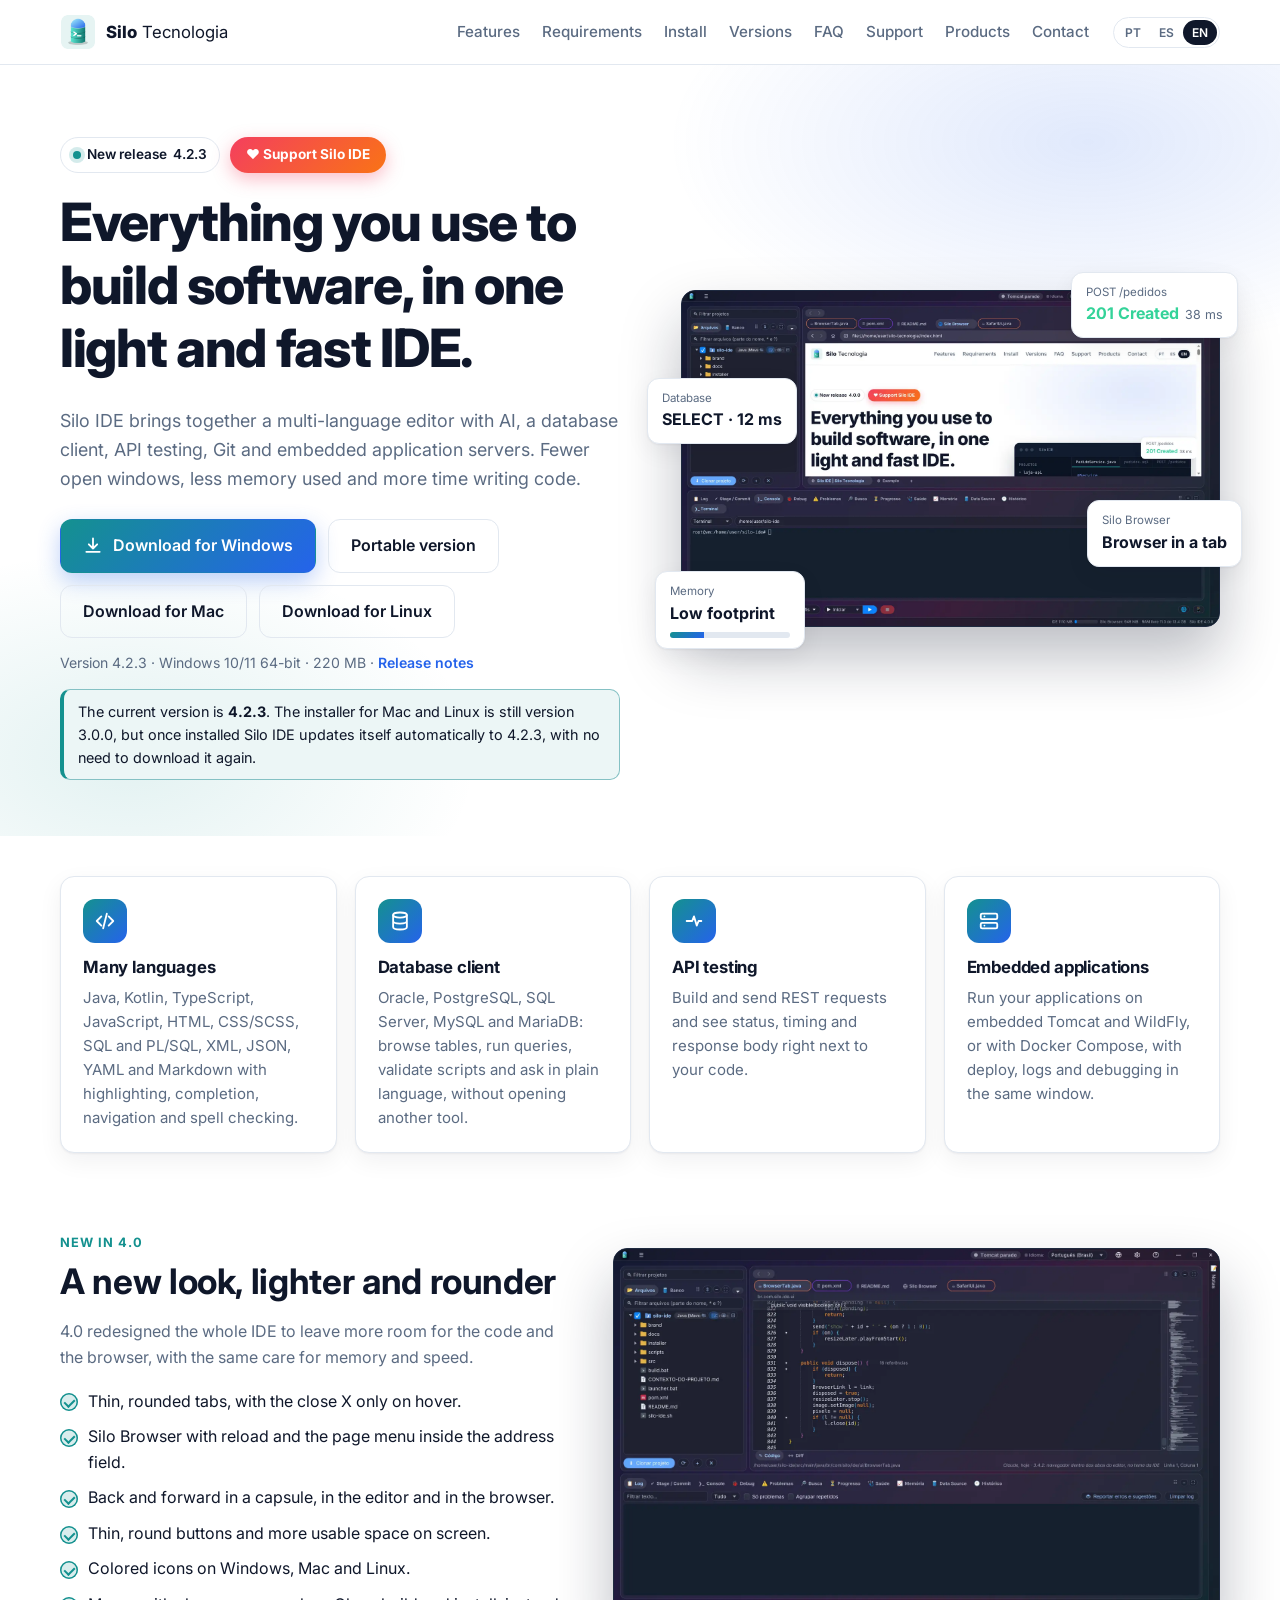
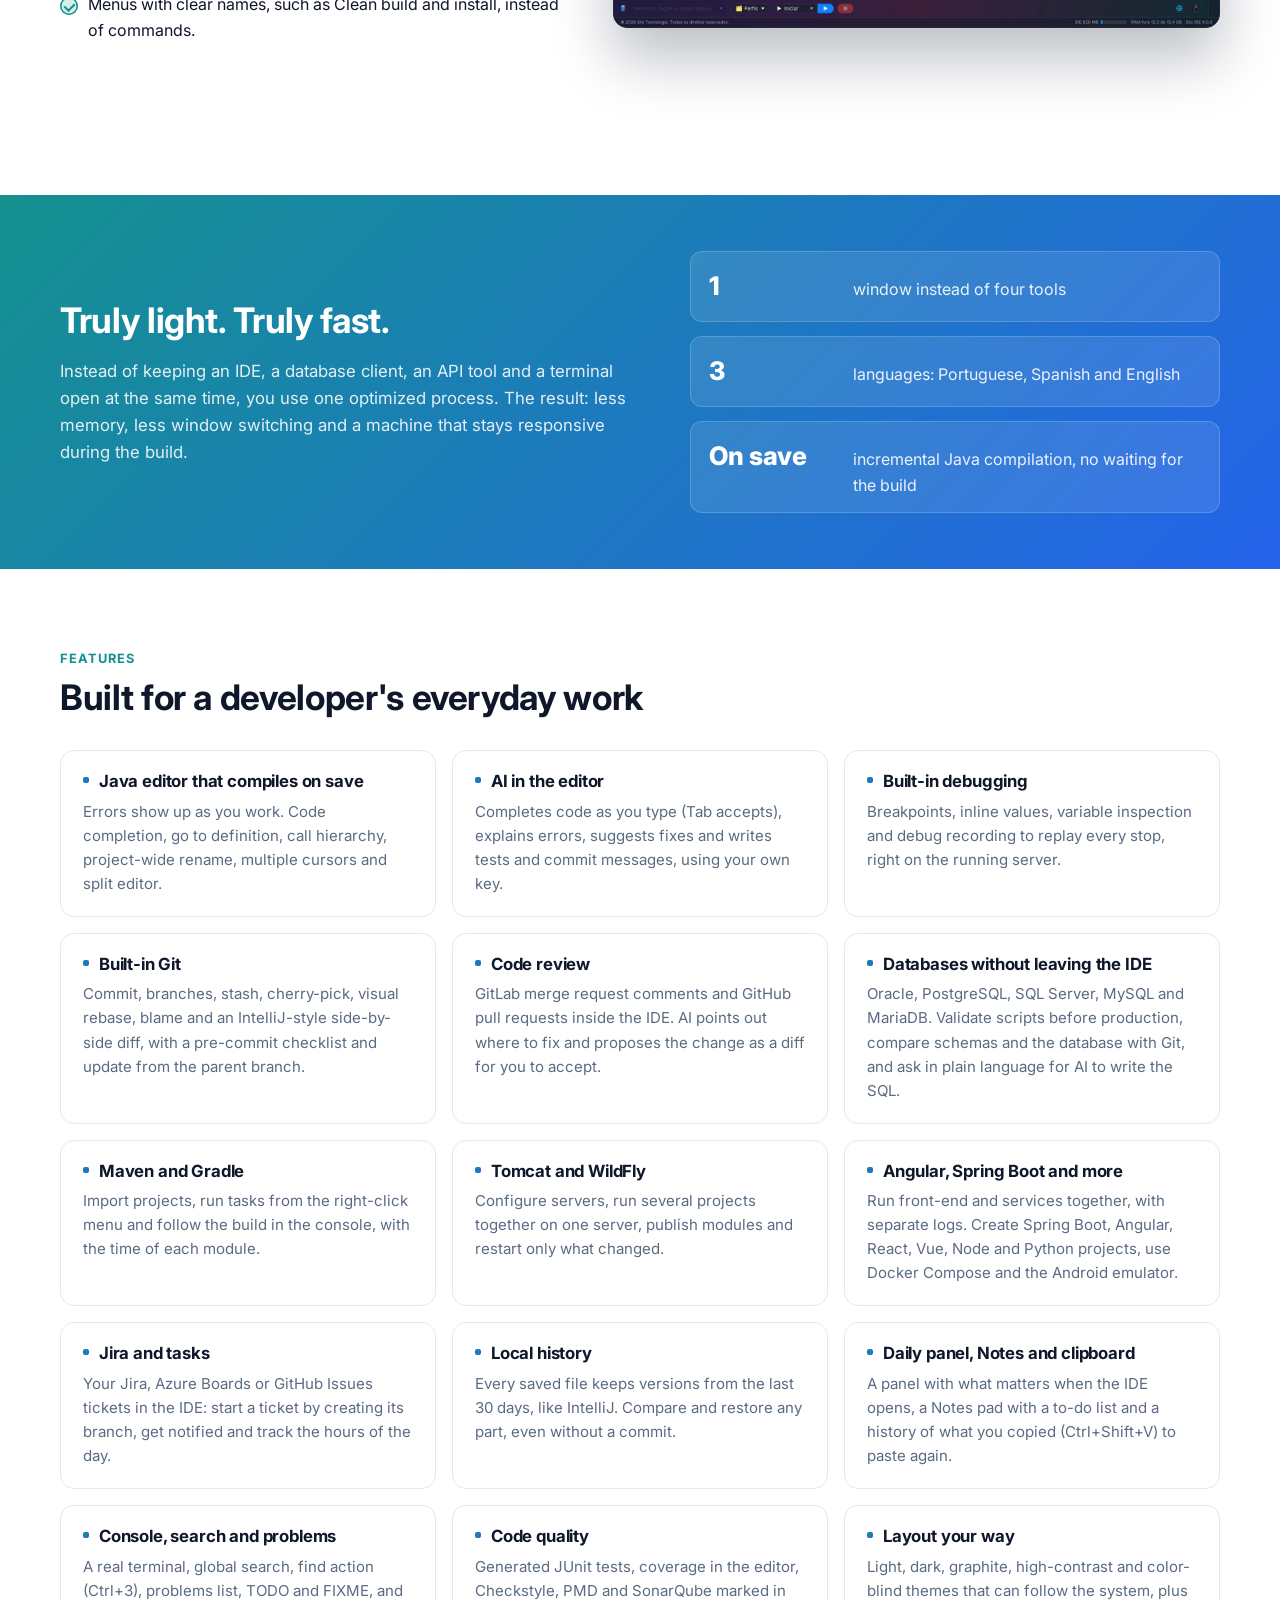
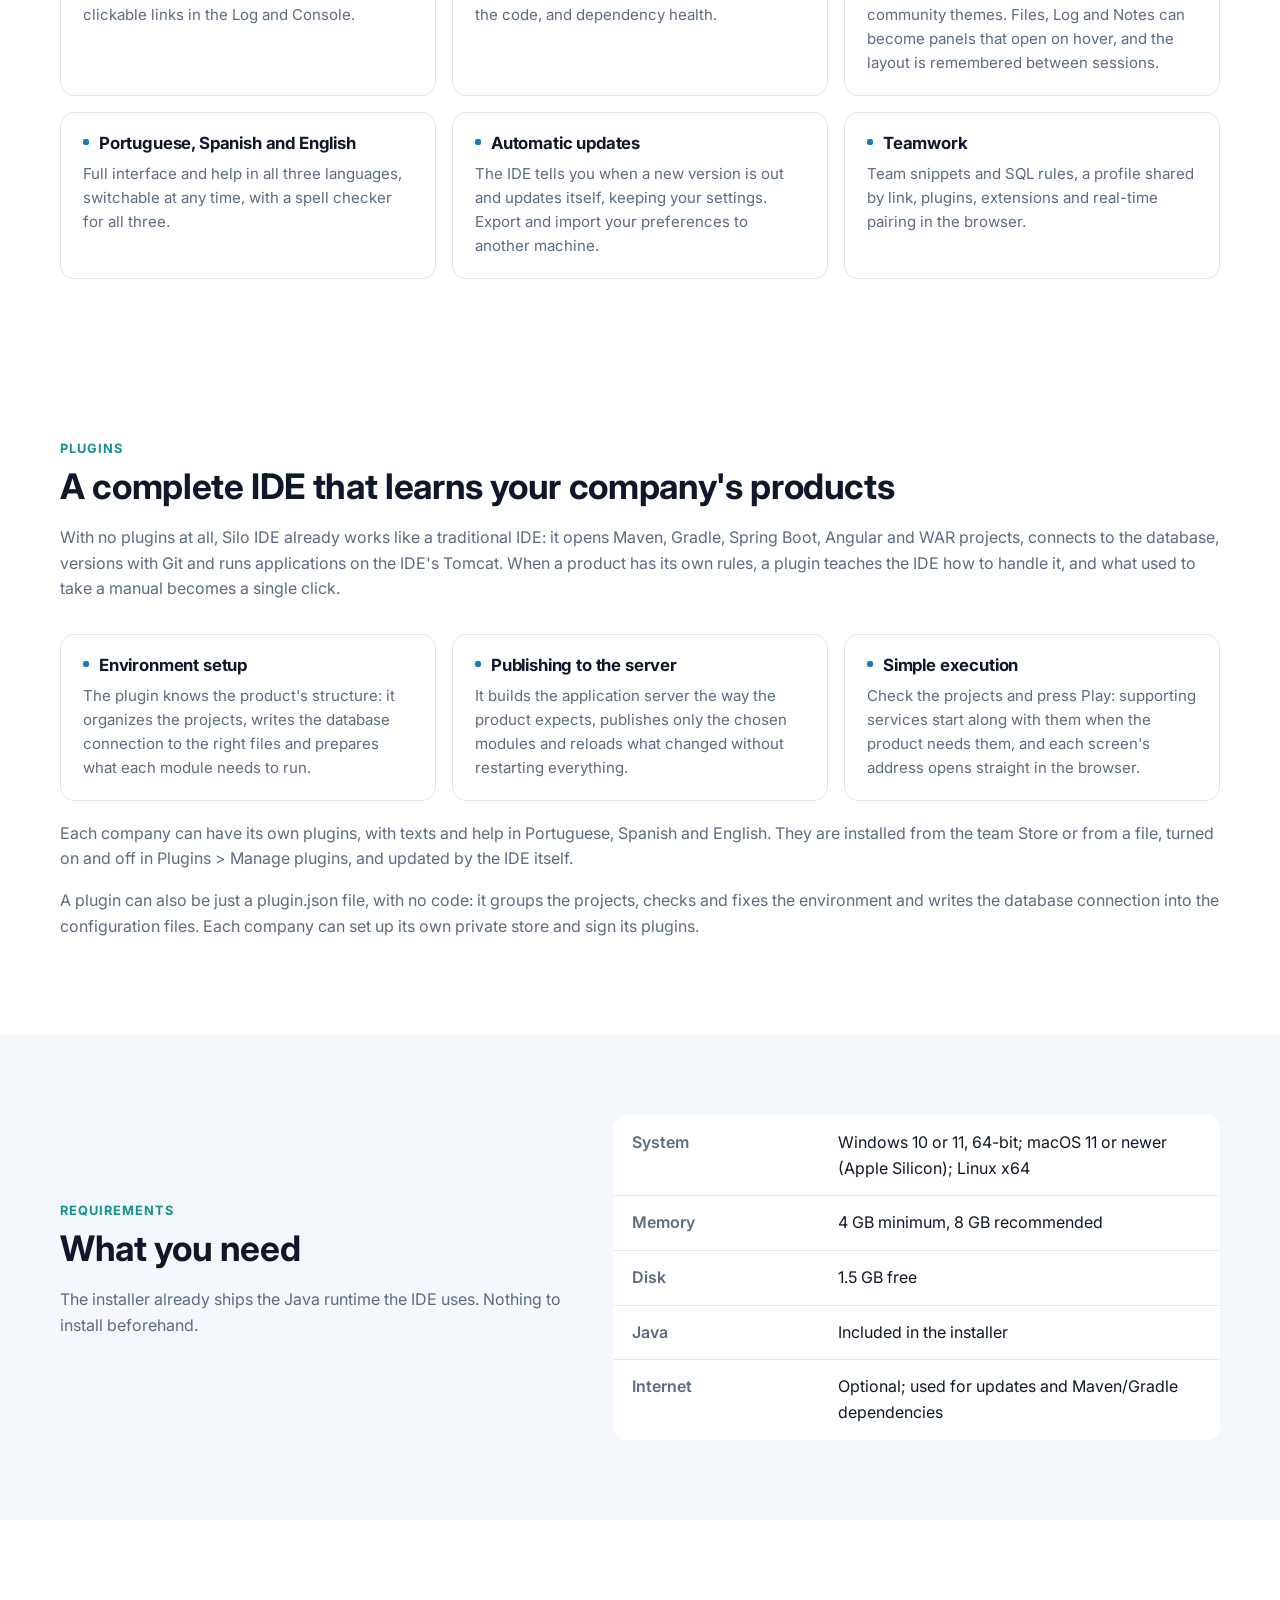
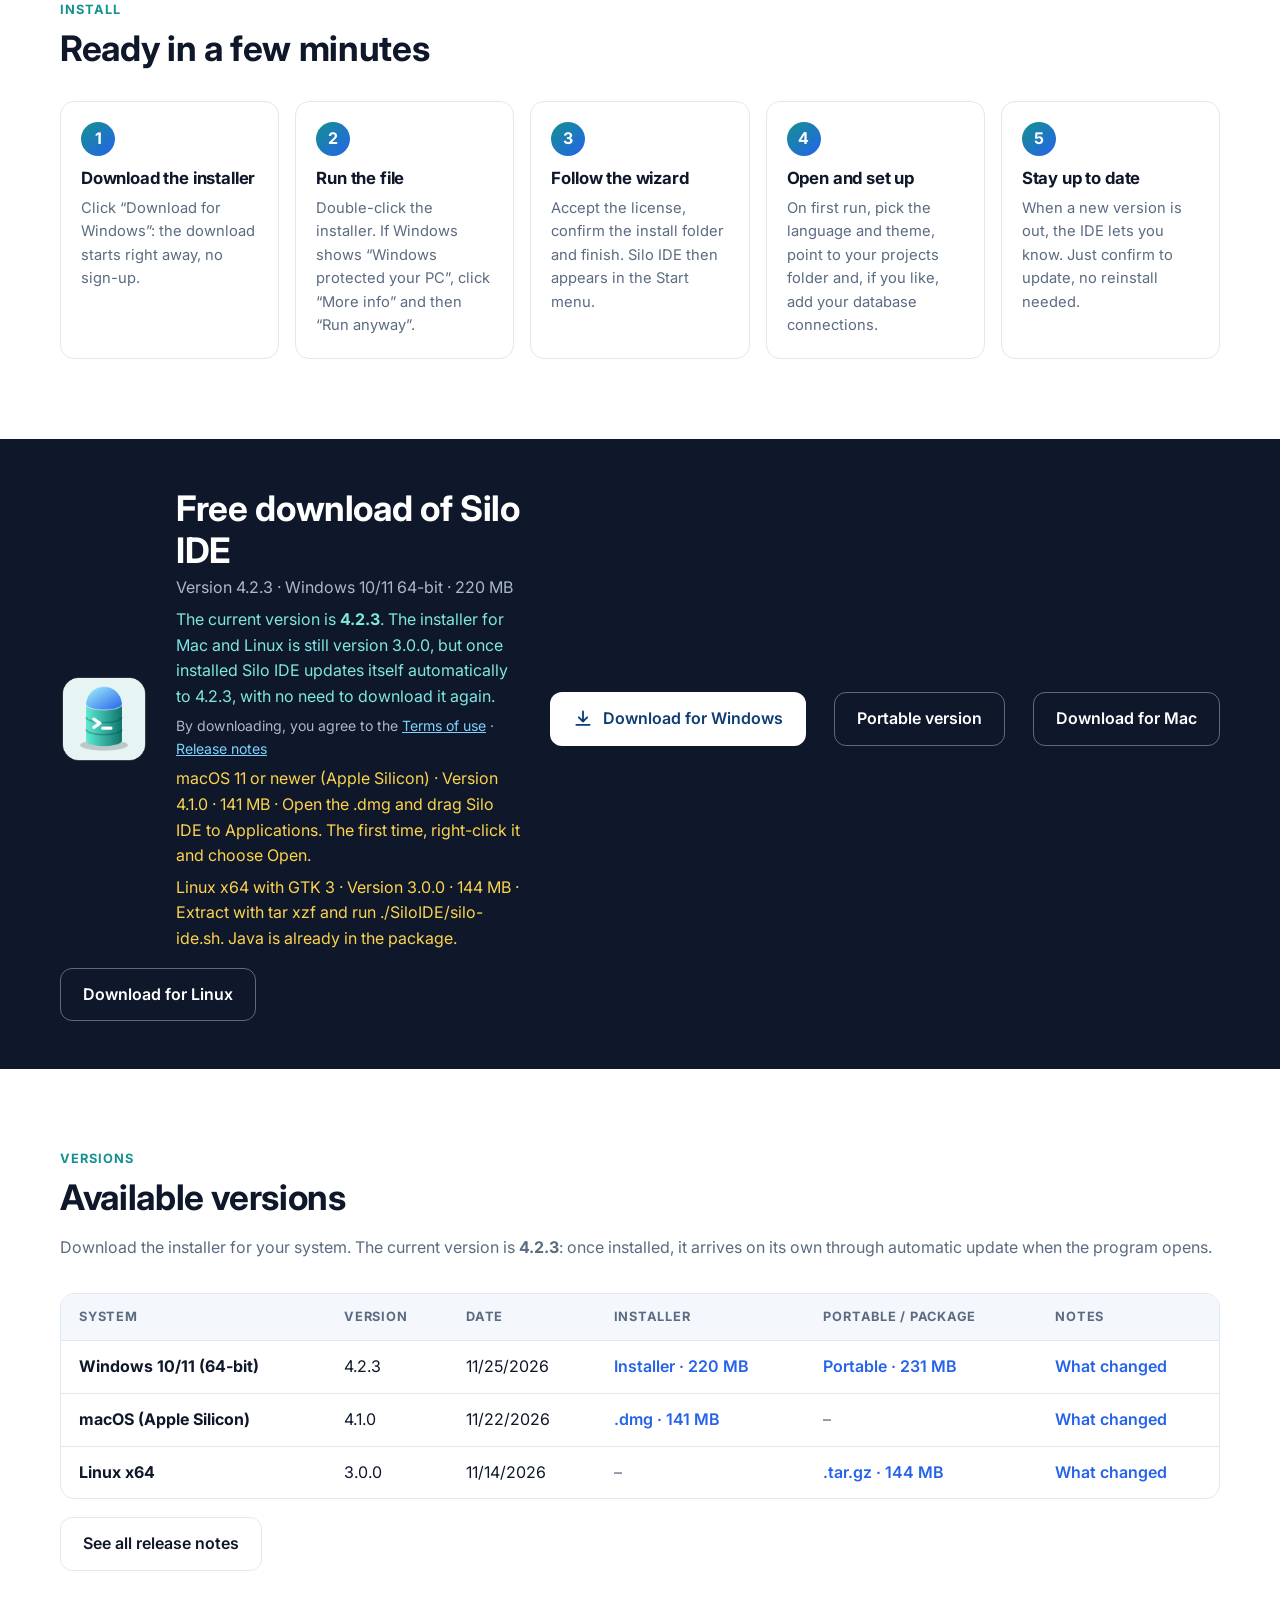
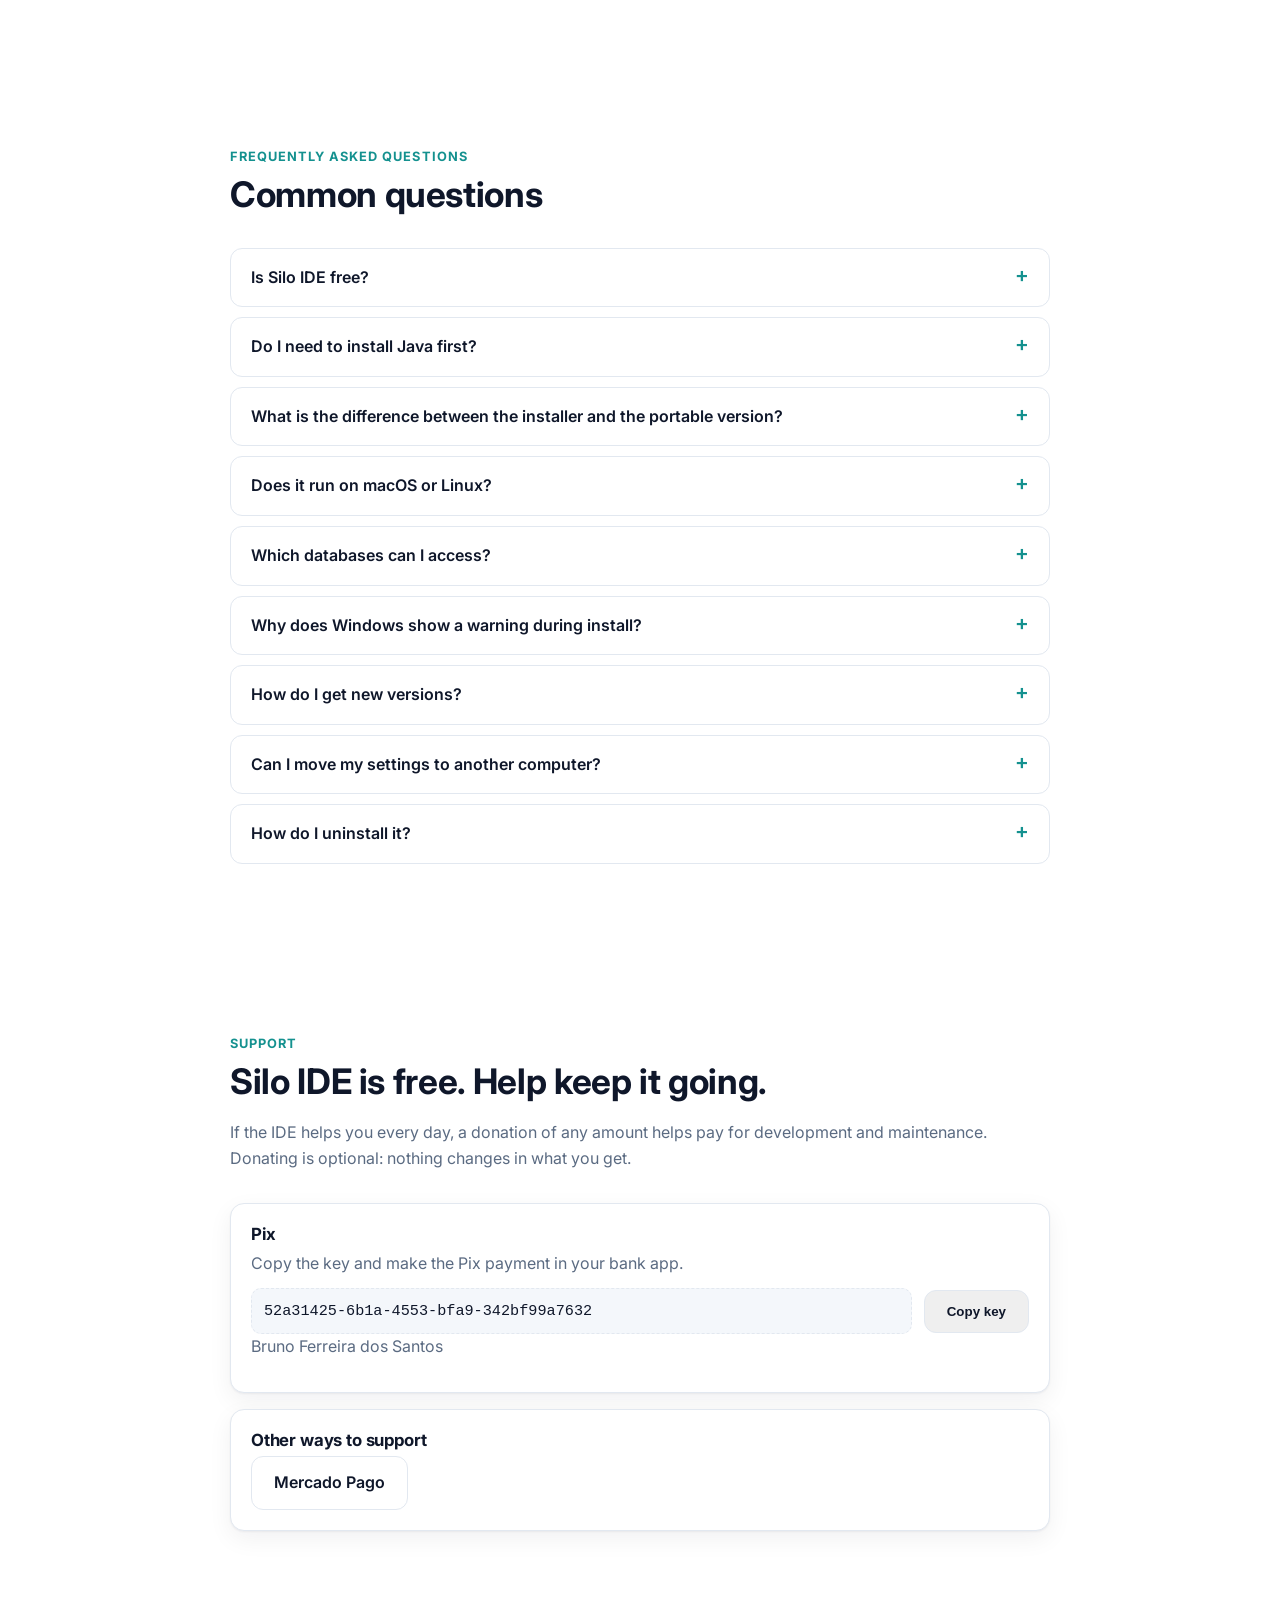
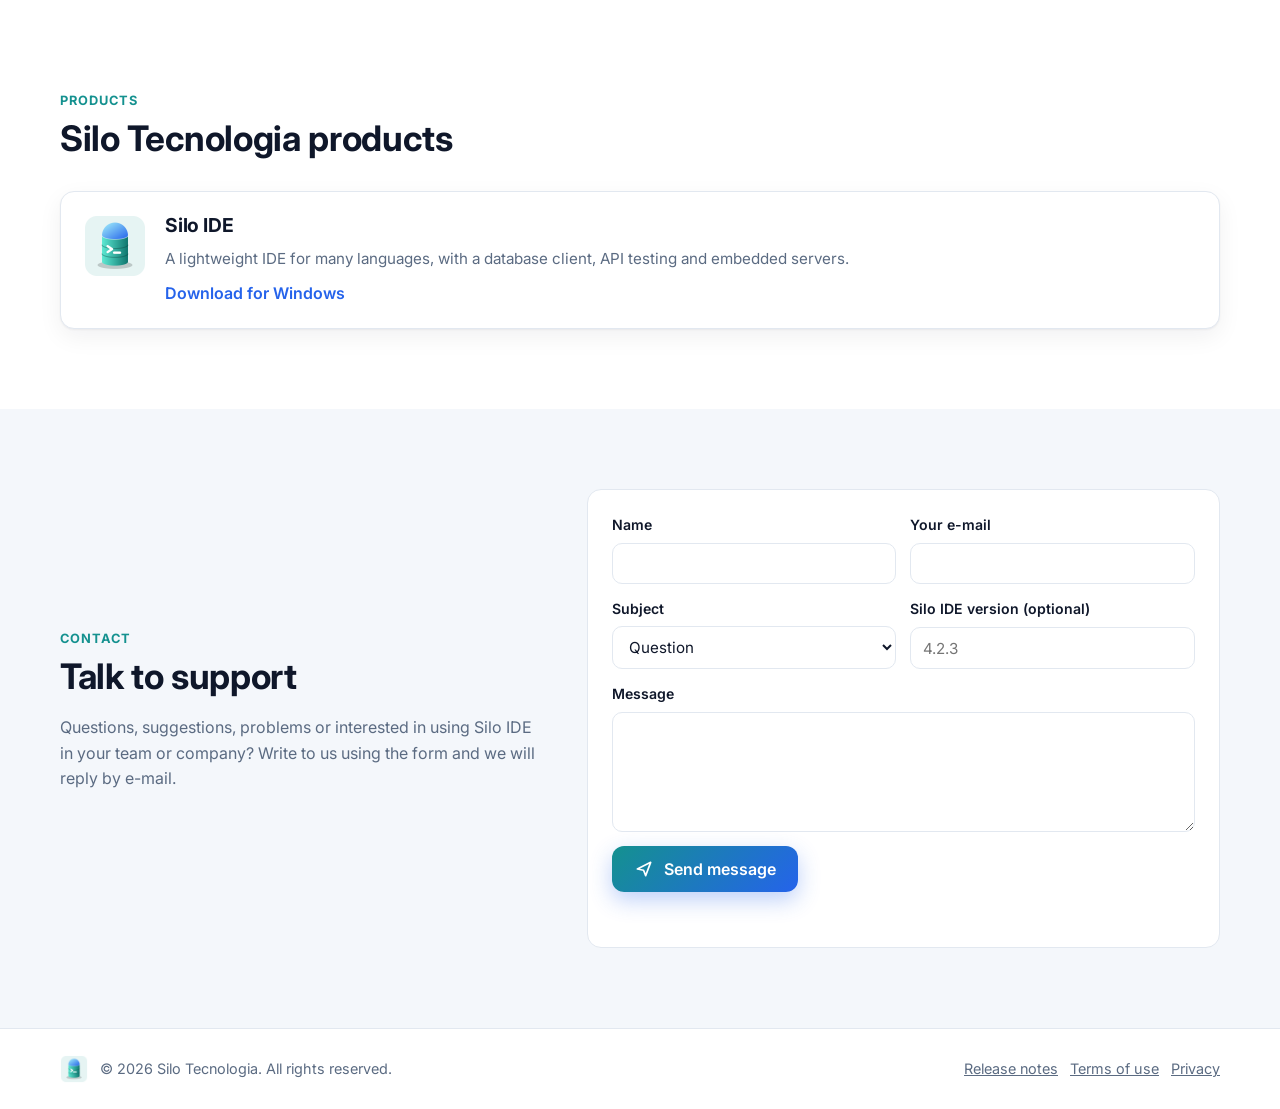
==== commit 2647b739: "Site: instalador e portátil do Windows na 4.2.3 Co-Authored-By: Claude Opus 5.5 <noreply@anthropic.c" ====
--- a/index.html
+++ b/index.html
@@ -65,7 +65,7 @@
             <a class="btn btn-ghost js-mac" href="#download" hidden data-i18n="cta.mac">Baixar para Mac</a>
             <a class="btn btn-ghost js-linux" href="#download" hidden data-i18n="cta.linux">Baixar para Linux</a>
           </div>
-          <p class="meta"><span data-i18n="meta.version">Versão</span> <span class="js-version">4.0.2</span> · <span data-i18n="meta.os">Windows 10/11 de 64 bits</span> <span class="js-size-wrap">· <span class="js-size"></span></span> · <a class="meta-link" href="releases.html" data-i18n="ft.releases">Notas da versão</a></p>
+          <p class="meta"><span data-i18n="meta.version">Versão</span> <span class="js-version">4.2.3</span> · <span data-i18n="meta.os">Windows 10/11 de 64 bits</span> <span class="js-size-wrap">· <span class="js-size"></span></span> · <a class="meta-link" href="releases.html" data-i18n="ft.releases">Notas da versão</a></p>
           <p class="update-note update-note-hero js-update-note" hidden><span data-i18n="up.a">A versão atual é a</span> <strong class="js-latest">4.2.3</strong><span data-i18n="up.b">. O instalador para</span> <span class="js-behind">Windows</span> <span data-i18n="up.b2">ainda é o da</span> <span class="js-behind-version">3.0.0</span><span data-i18n="up.c">, mas depois de instalado o Silo IDE se atualiza sozinho para a</span> <span class="js-latest">4.2.3</span><span data-i18n="up.d">, sem precisar baixar de novo.</span></p>
         </div>
 
@@ -219,7 +219,7 @@
         <img src="assets/marca.png?v=13" alt="" width="88" height="88">
         <div>
           <h2 data-i18n="dl.t">Download gratuito do Silo IDE</h2>
-          <p><span data-i18n="meta.version">Versão</span> <span class="js-version">4.0.2</span> · <span data-i18n="meta.os">Windows 10/11 de 64 bits</span> <span class="js-size-wrap">· <span class="js-size"></span></span></p>
+          <p><span data-i18n="meta.version">Versão</span> <span class="js-version">4.2.3</span> · <span data-i18n="meta.os">Windows 10/11 de 64 bits</span> <span class="js-size-wrap">· <span class="js-size"></span></span></p>
           <p class="update-note js-update-note" hidden><span data-i18n="up.a">A versão atual é a</span> <strong class="js-latest">4.2.3</strong><span data-i18n="up.b">. O instalador para</span> <span class="js-behind">Windows</span> <span data-i18n="up.b2">ainda é o da</span> <span class="js-behind-version">3.0.0</span><span data-i18n="up.c">, mas depois de instalado o Silo IDE se atualiza sozinho para a</span> <span class="js-latest">4.2.3</span><span data-i18n="up.d">, sem precisar baixar de novo.</span></p>
           <p class="terms-note"><span data-i18n="dl.terms">Ao baixar, você concorda com os</span> <a href="termos.html" data-i18n="ft.terms">Termos de uso</a> · <a href="releases.html" data-i18n="ft.releases">Notas da versão</a></p>
           <p class="note js-dl-note" hidden data-i18n="dl.soon">O link de download será liberado em breve.</p>
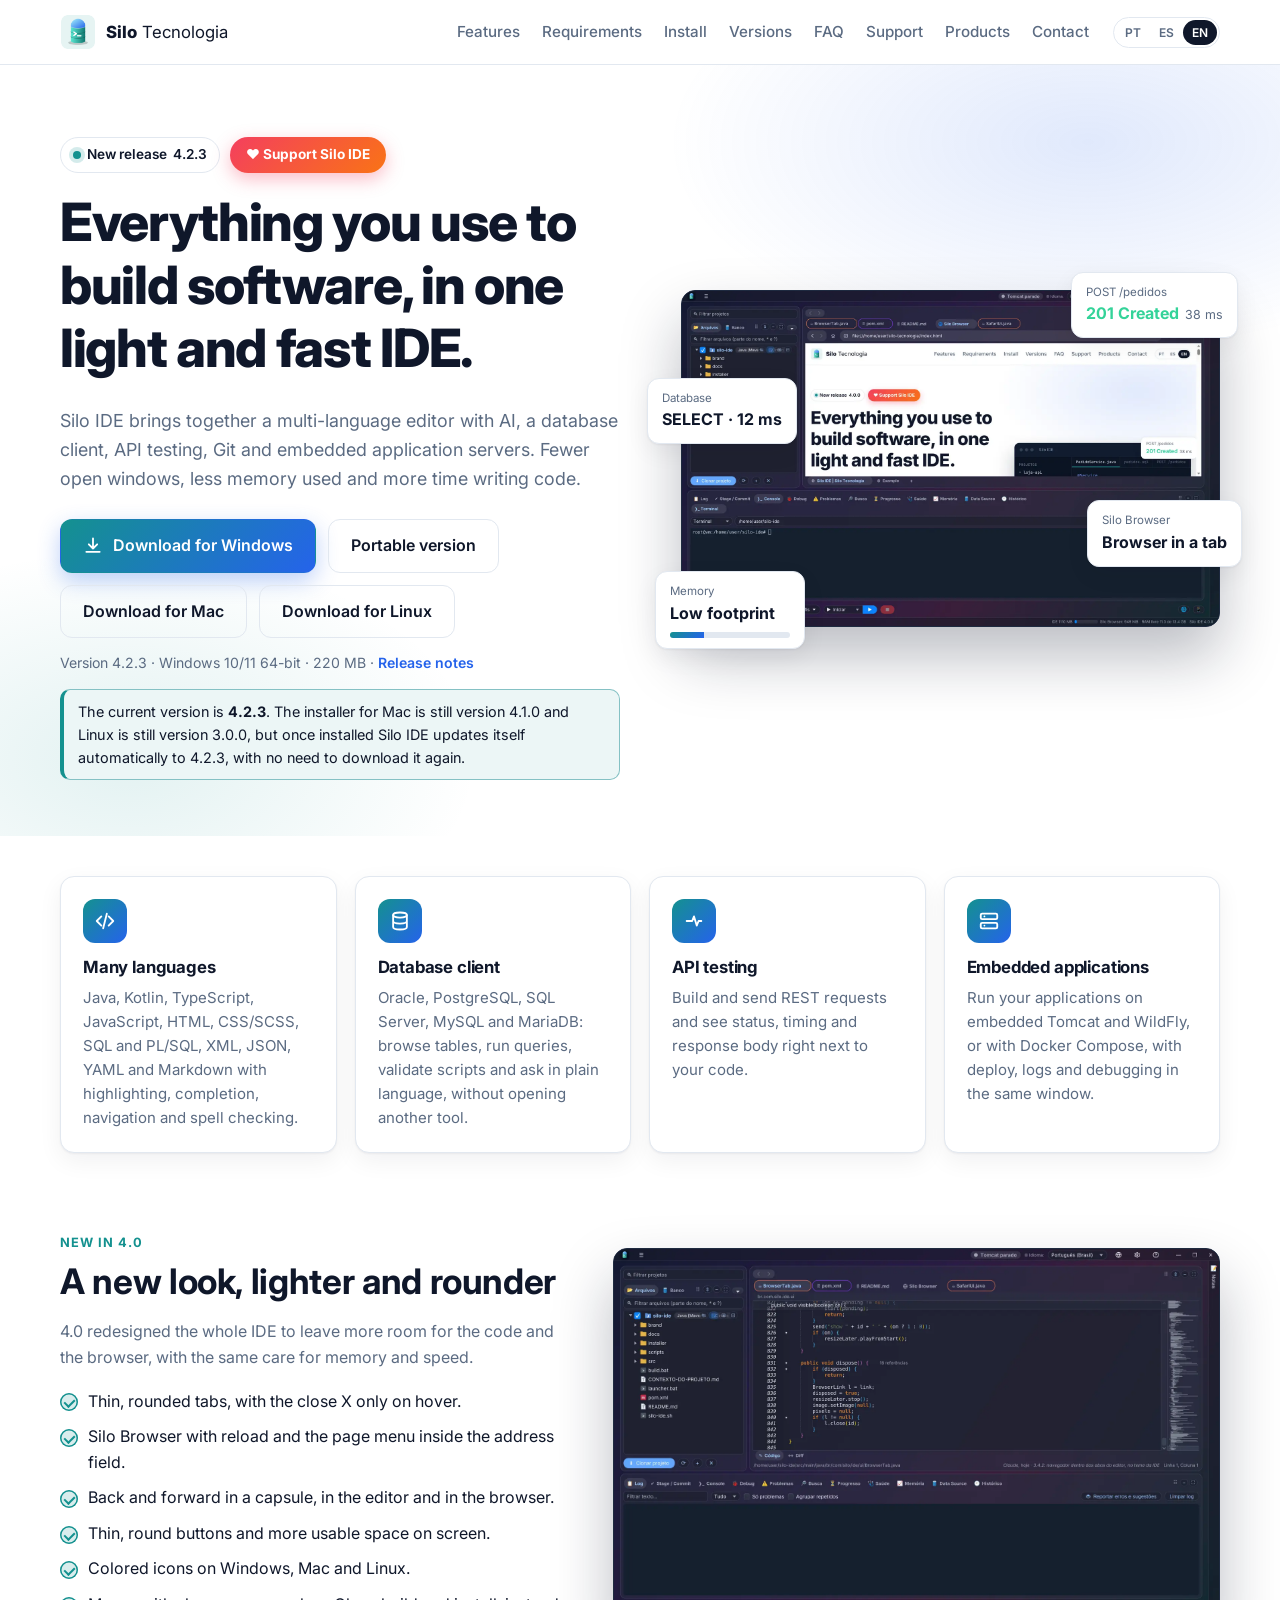
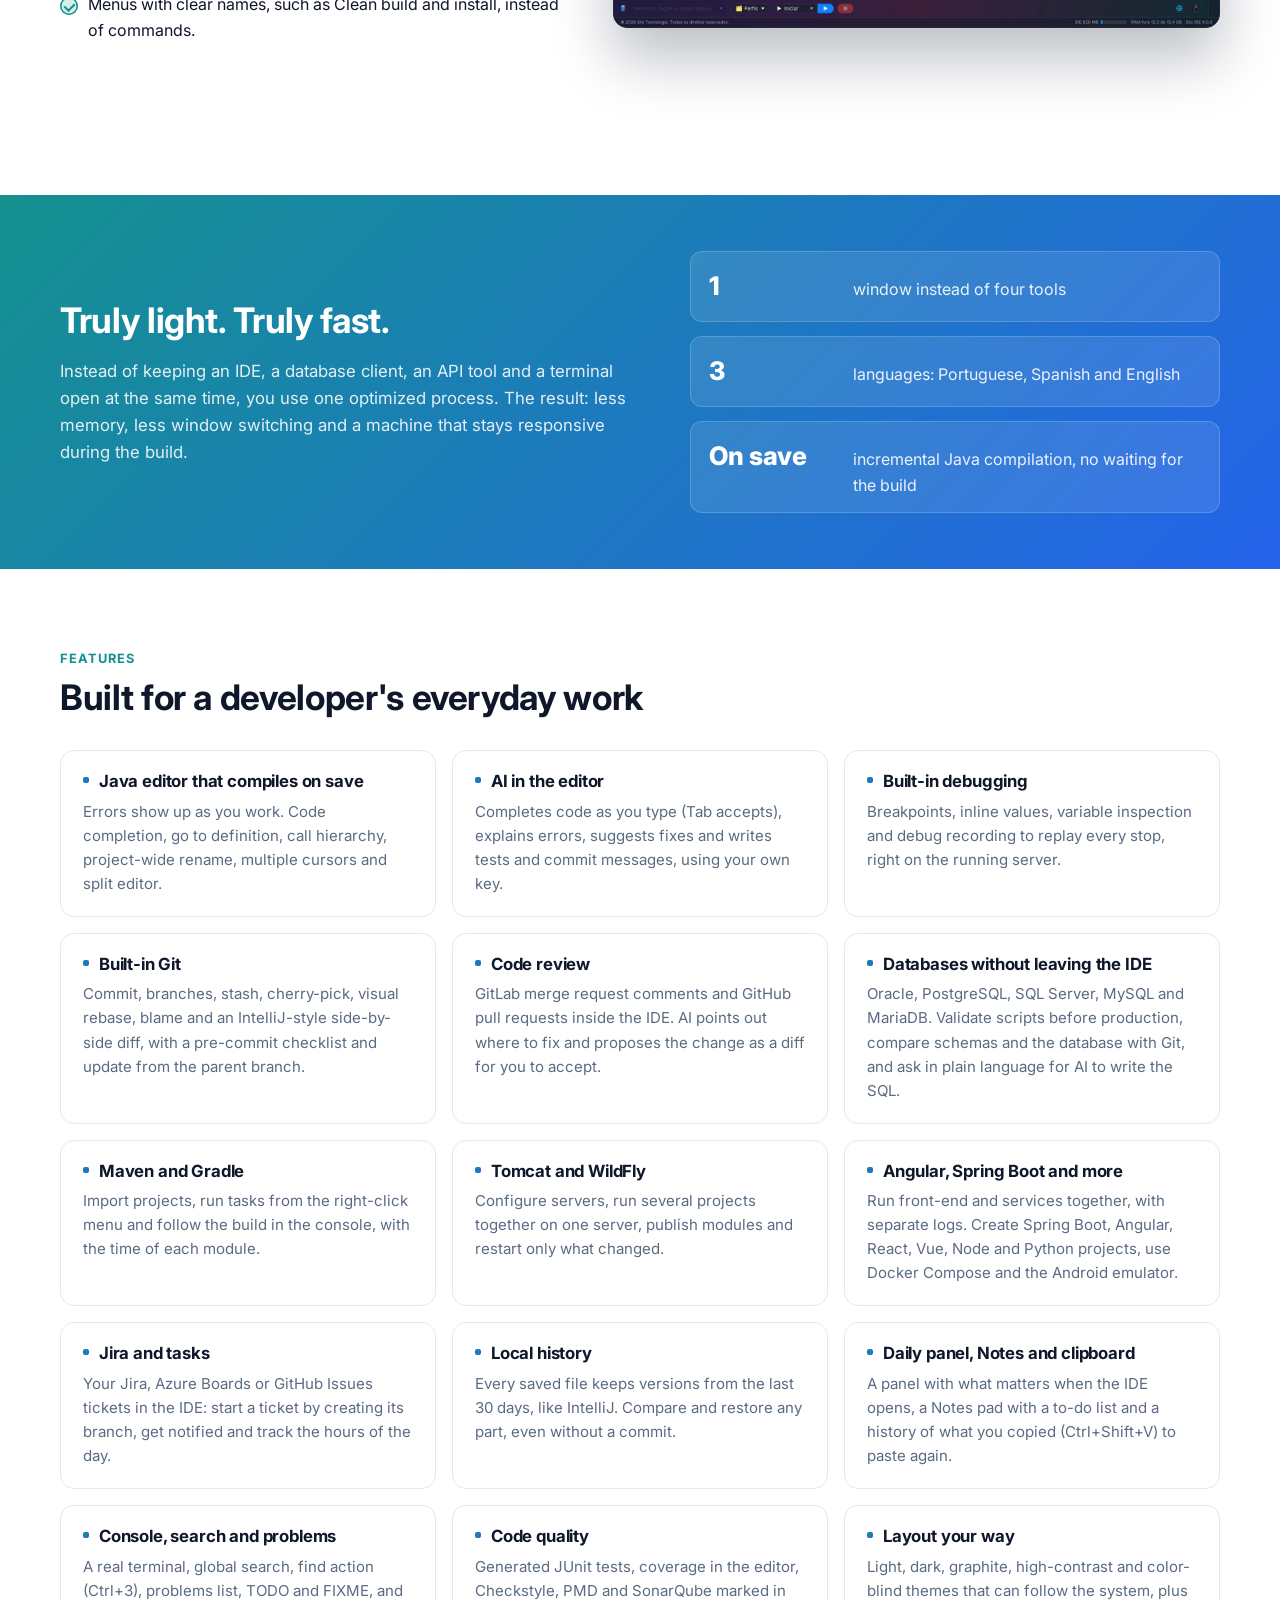
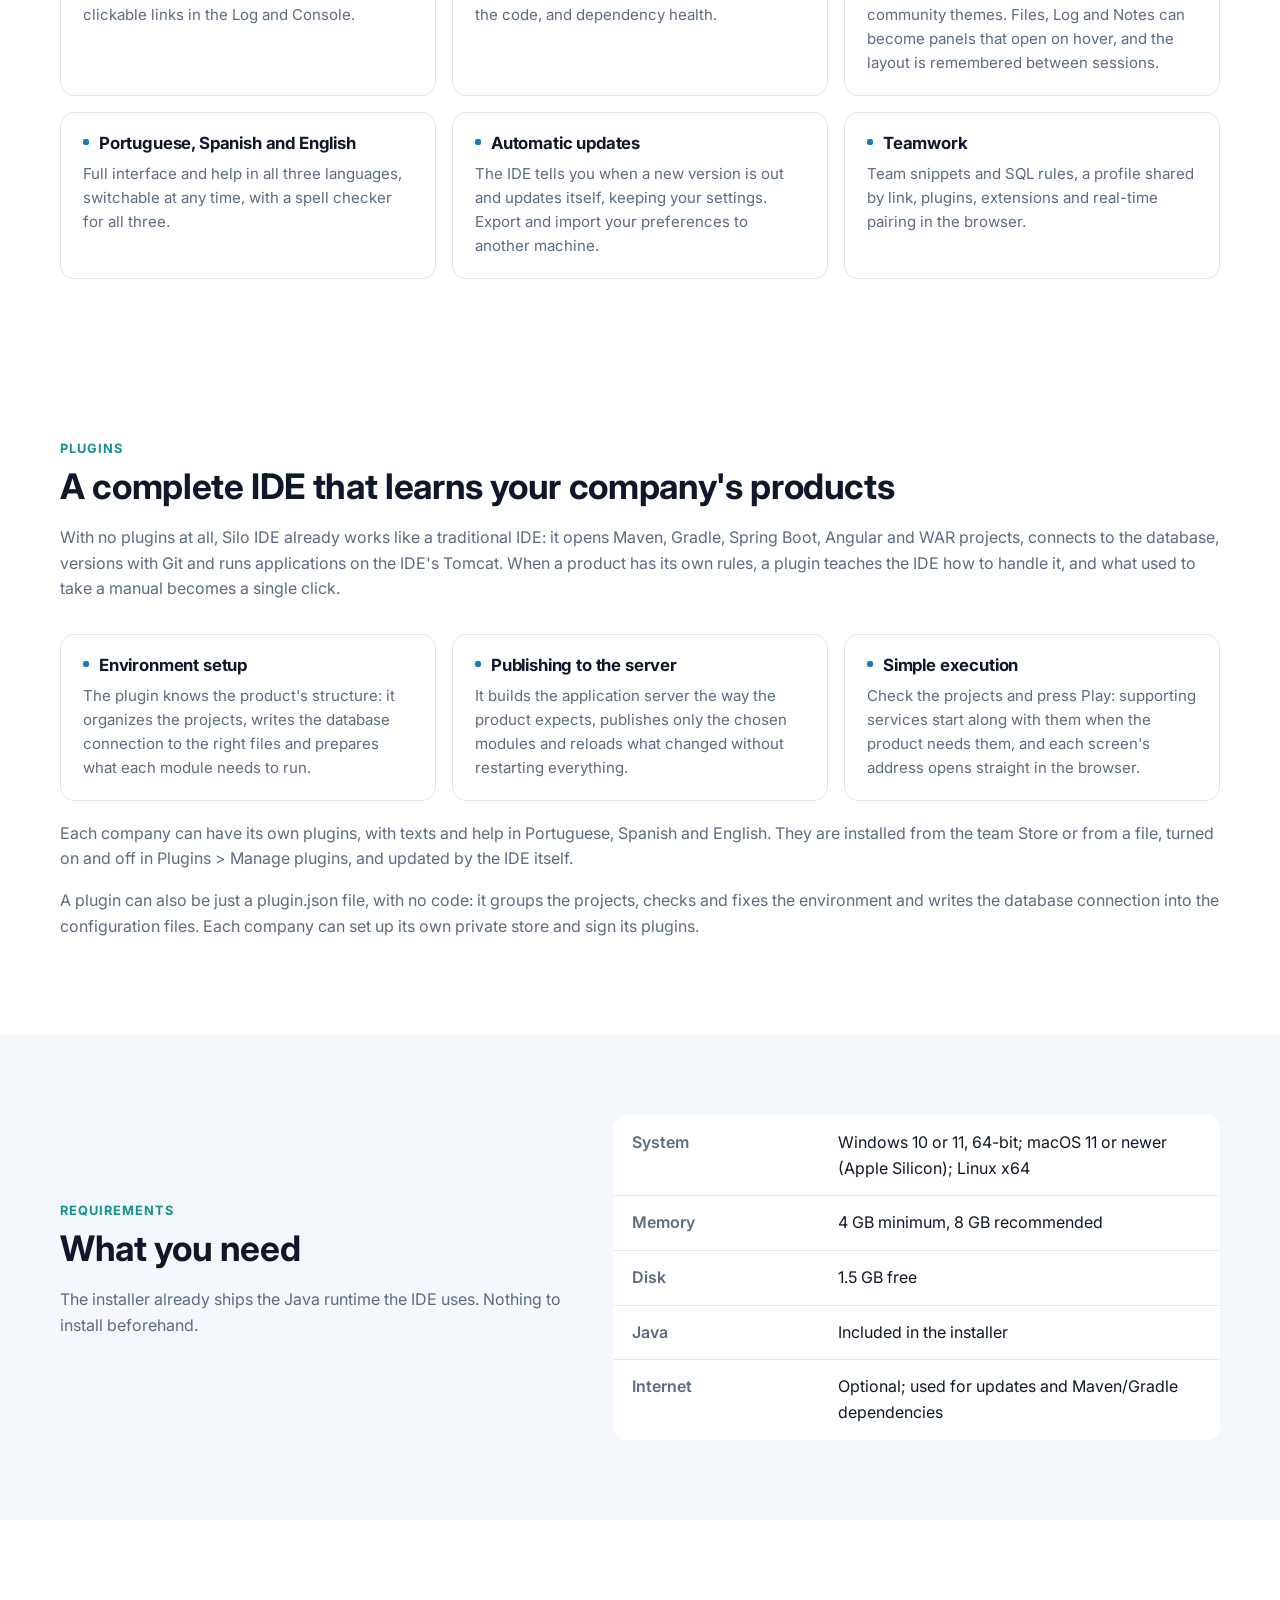
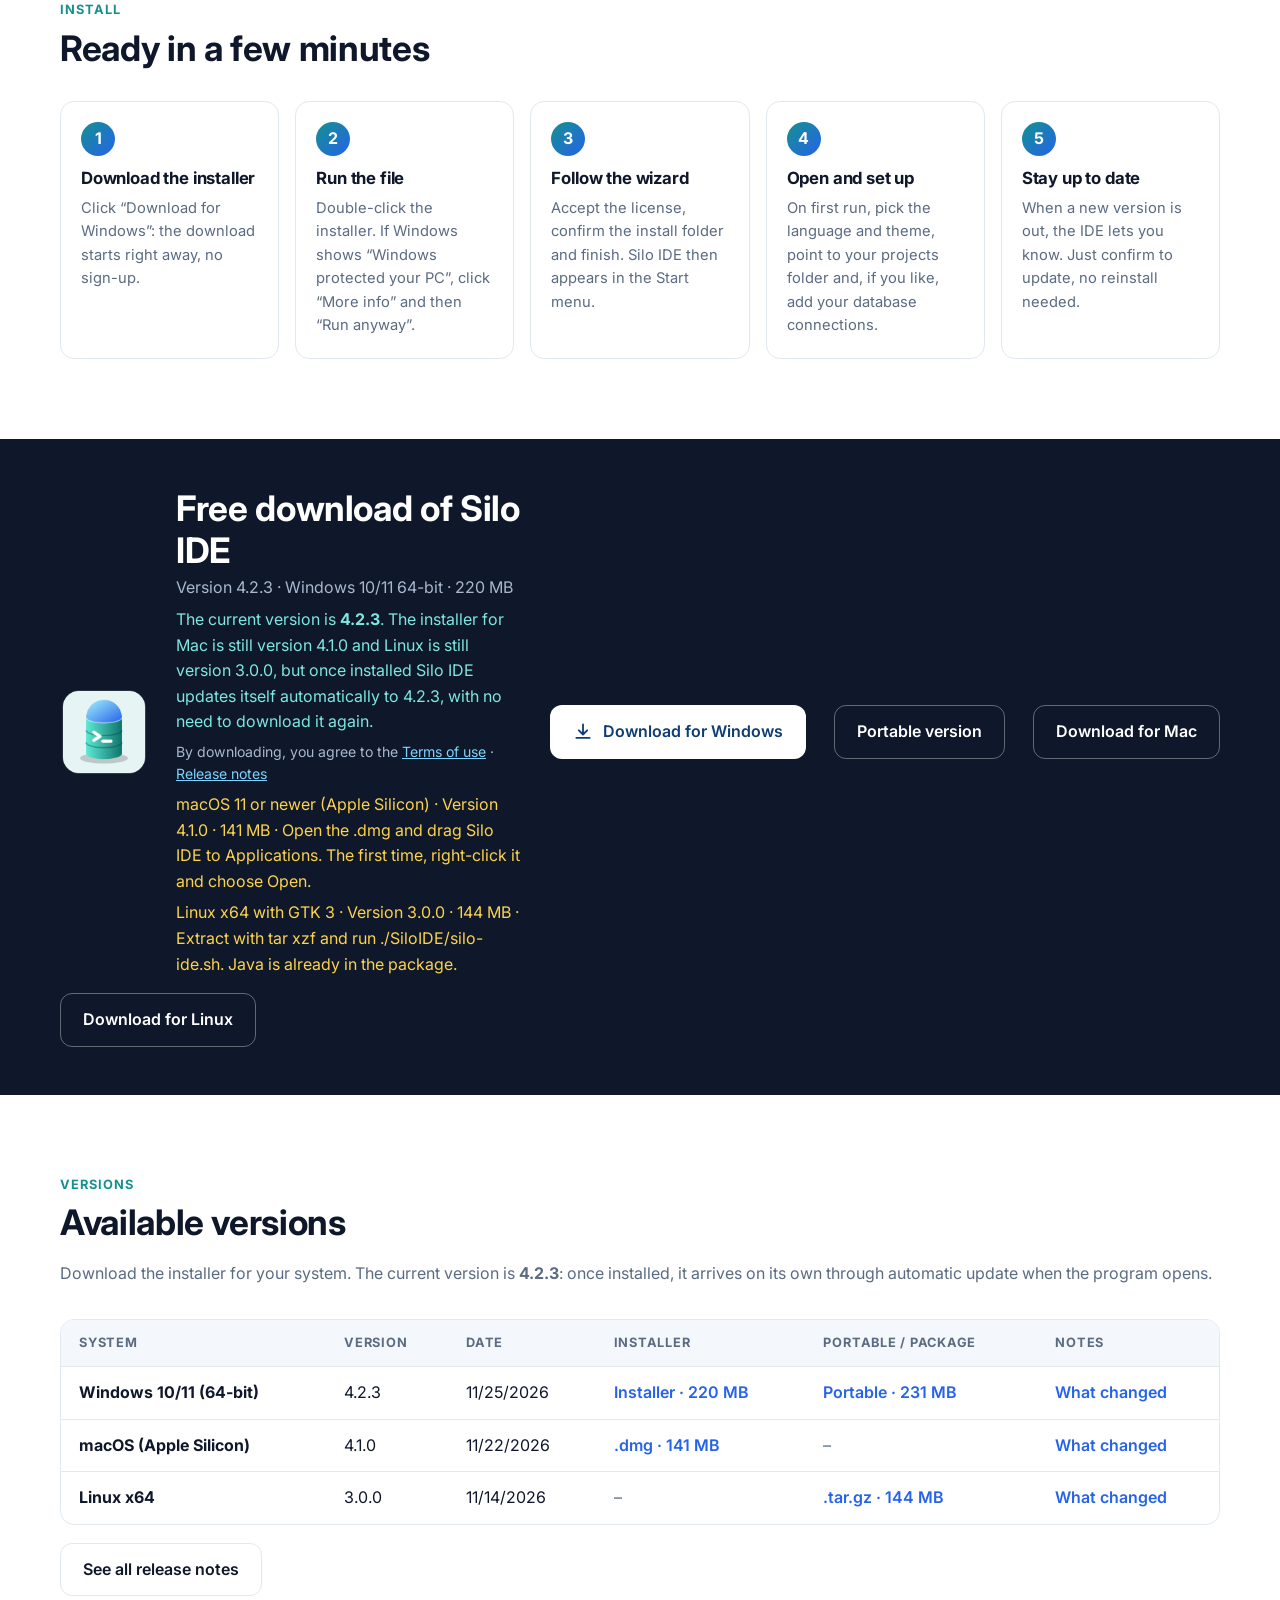
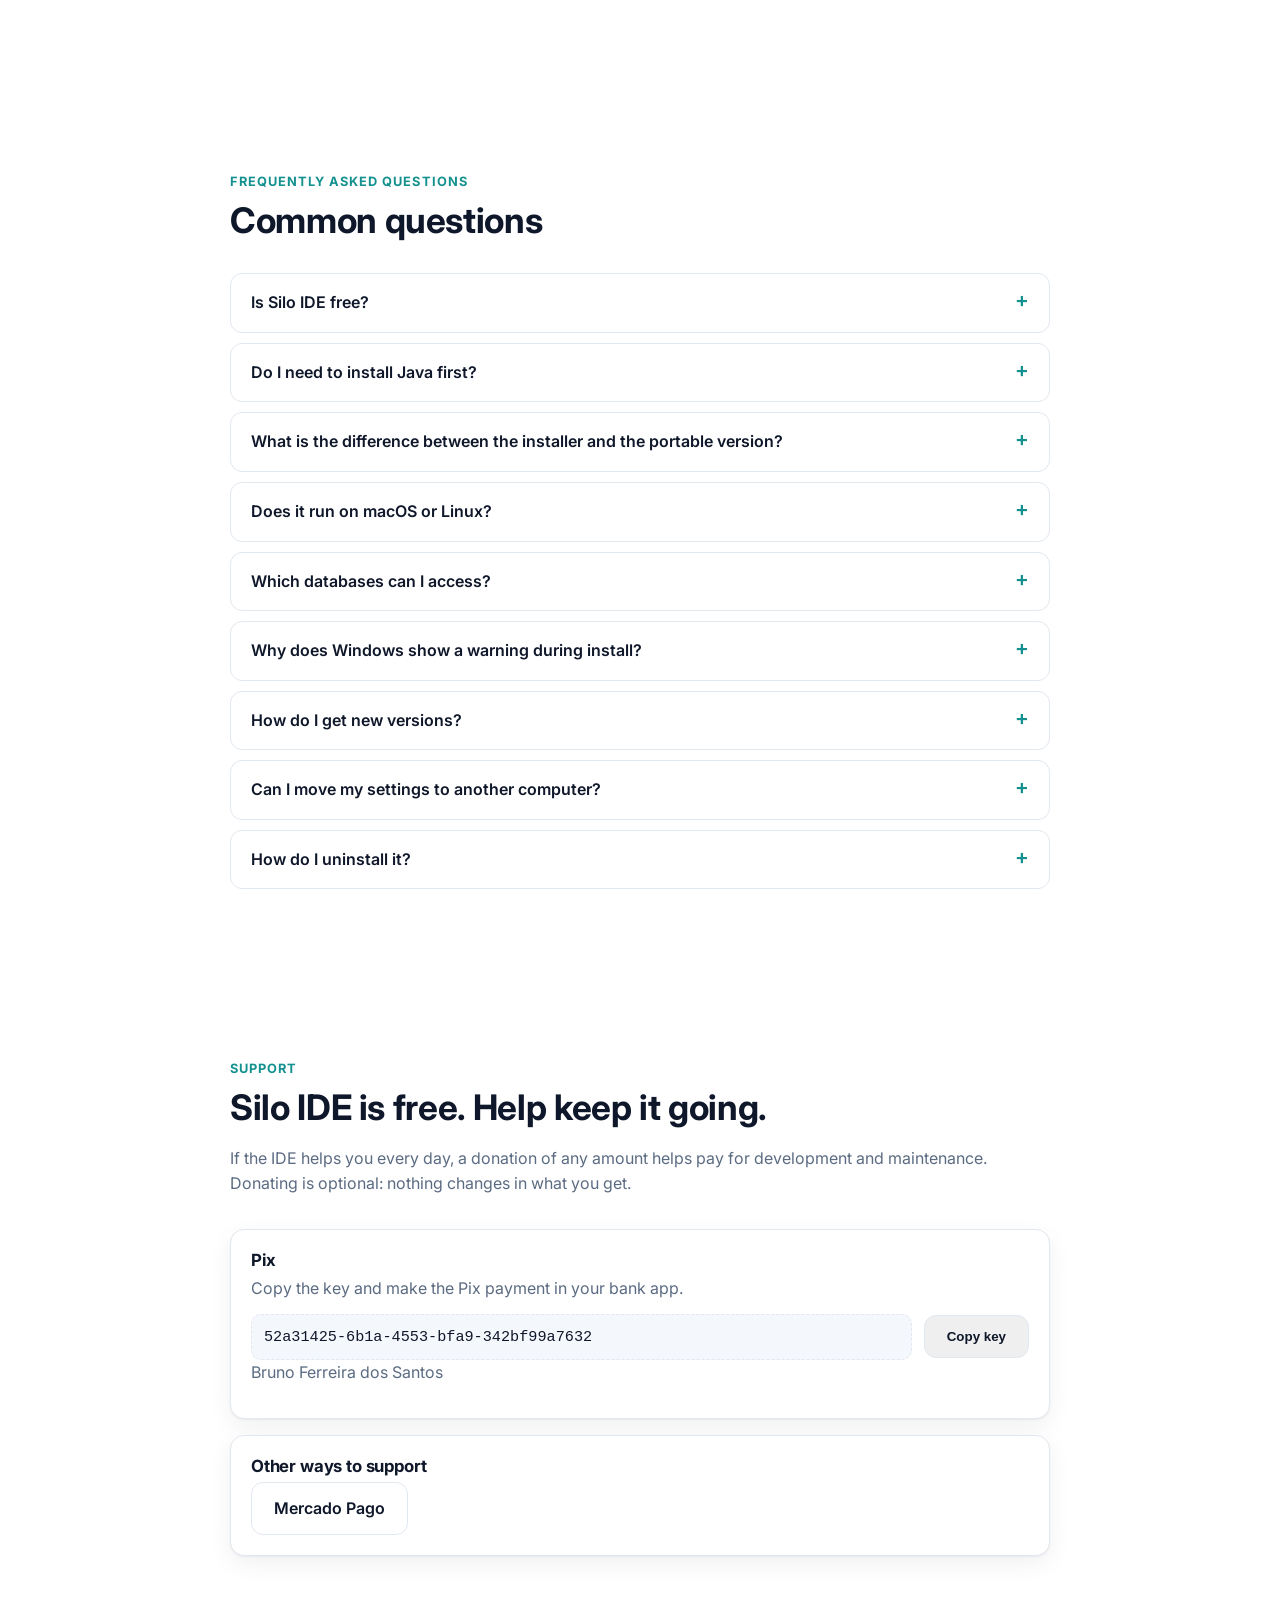
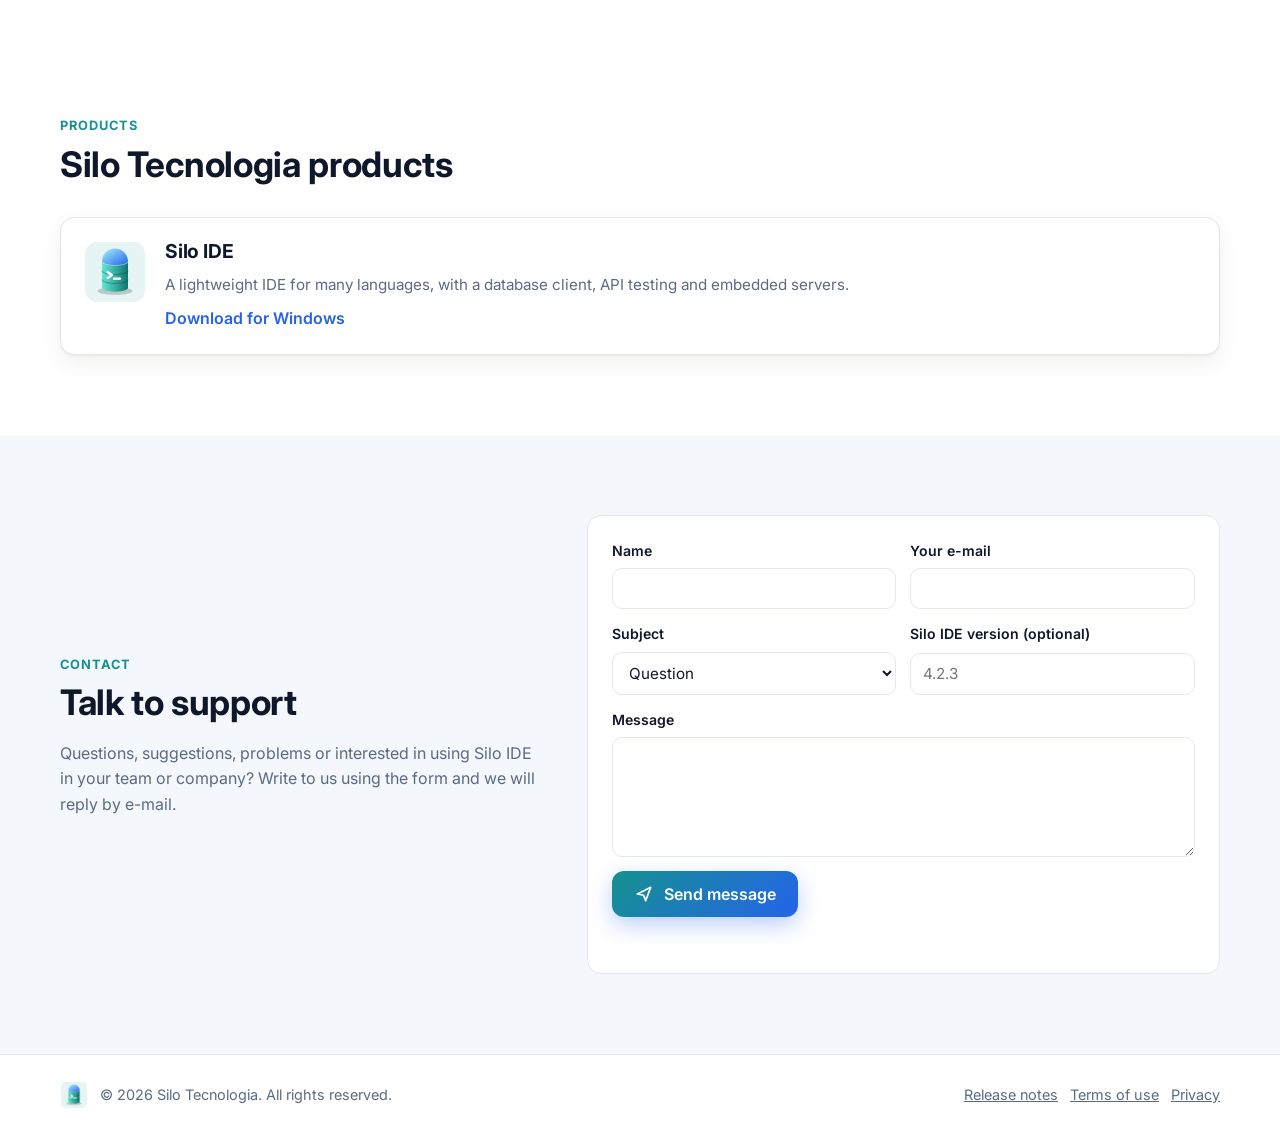
==== commit aef49f05: "Site: aviso de instalador antigo mostra a versão de cada sistema Co-Authored-By: Claude Opus 5.5 <no" ====
--- a/index.html
+++ b/index.html
@@ -368,7 +368,7 @@
 
   <script src="config.js?v=4.2.3"></script>
   <script src="i18n.js?v=4.2.3"></script>
-  <script src="main.js?v=4.2.3"></script>
+  <script src="main.js?v=4.2.3.1"></script>
   <script src="contador.js?v=1"></script>
 </body>
 </html>
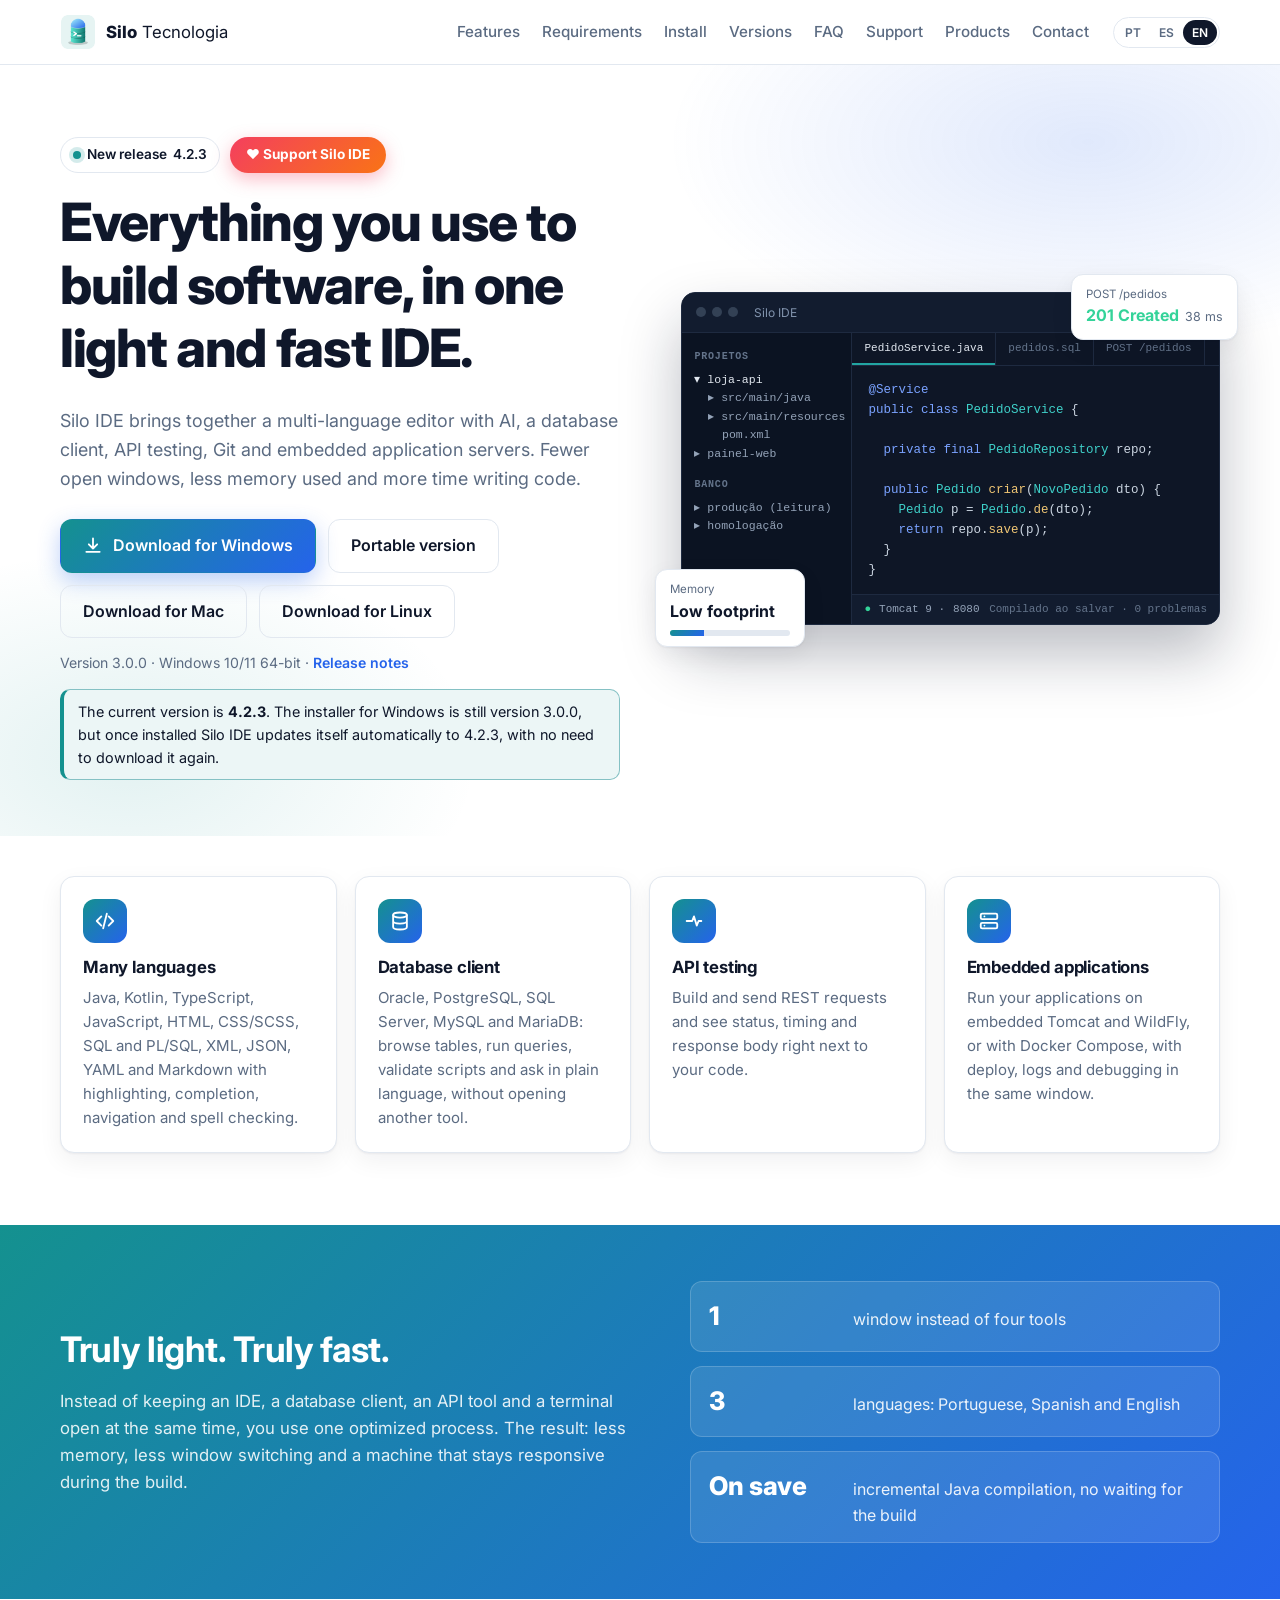
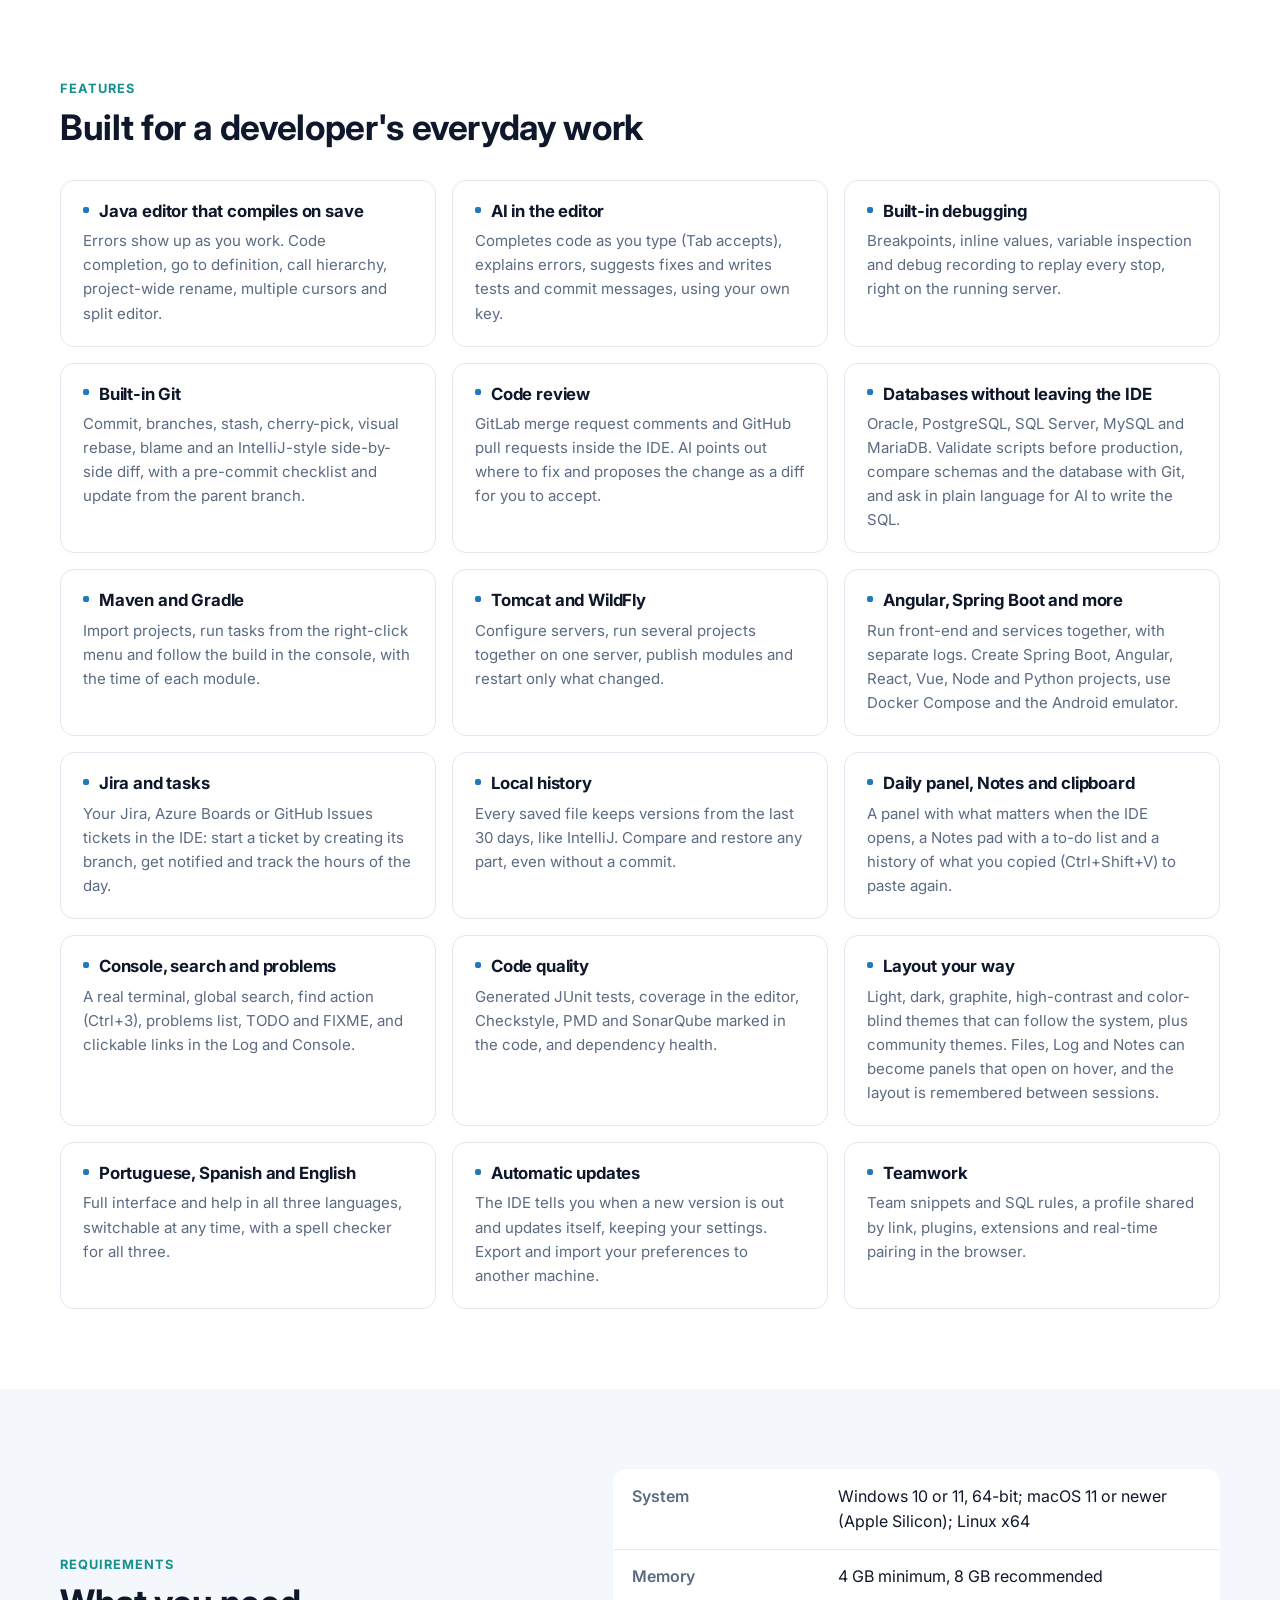
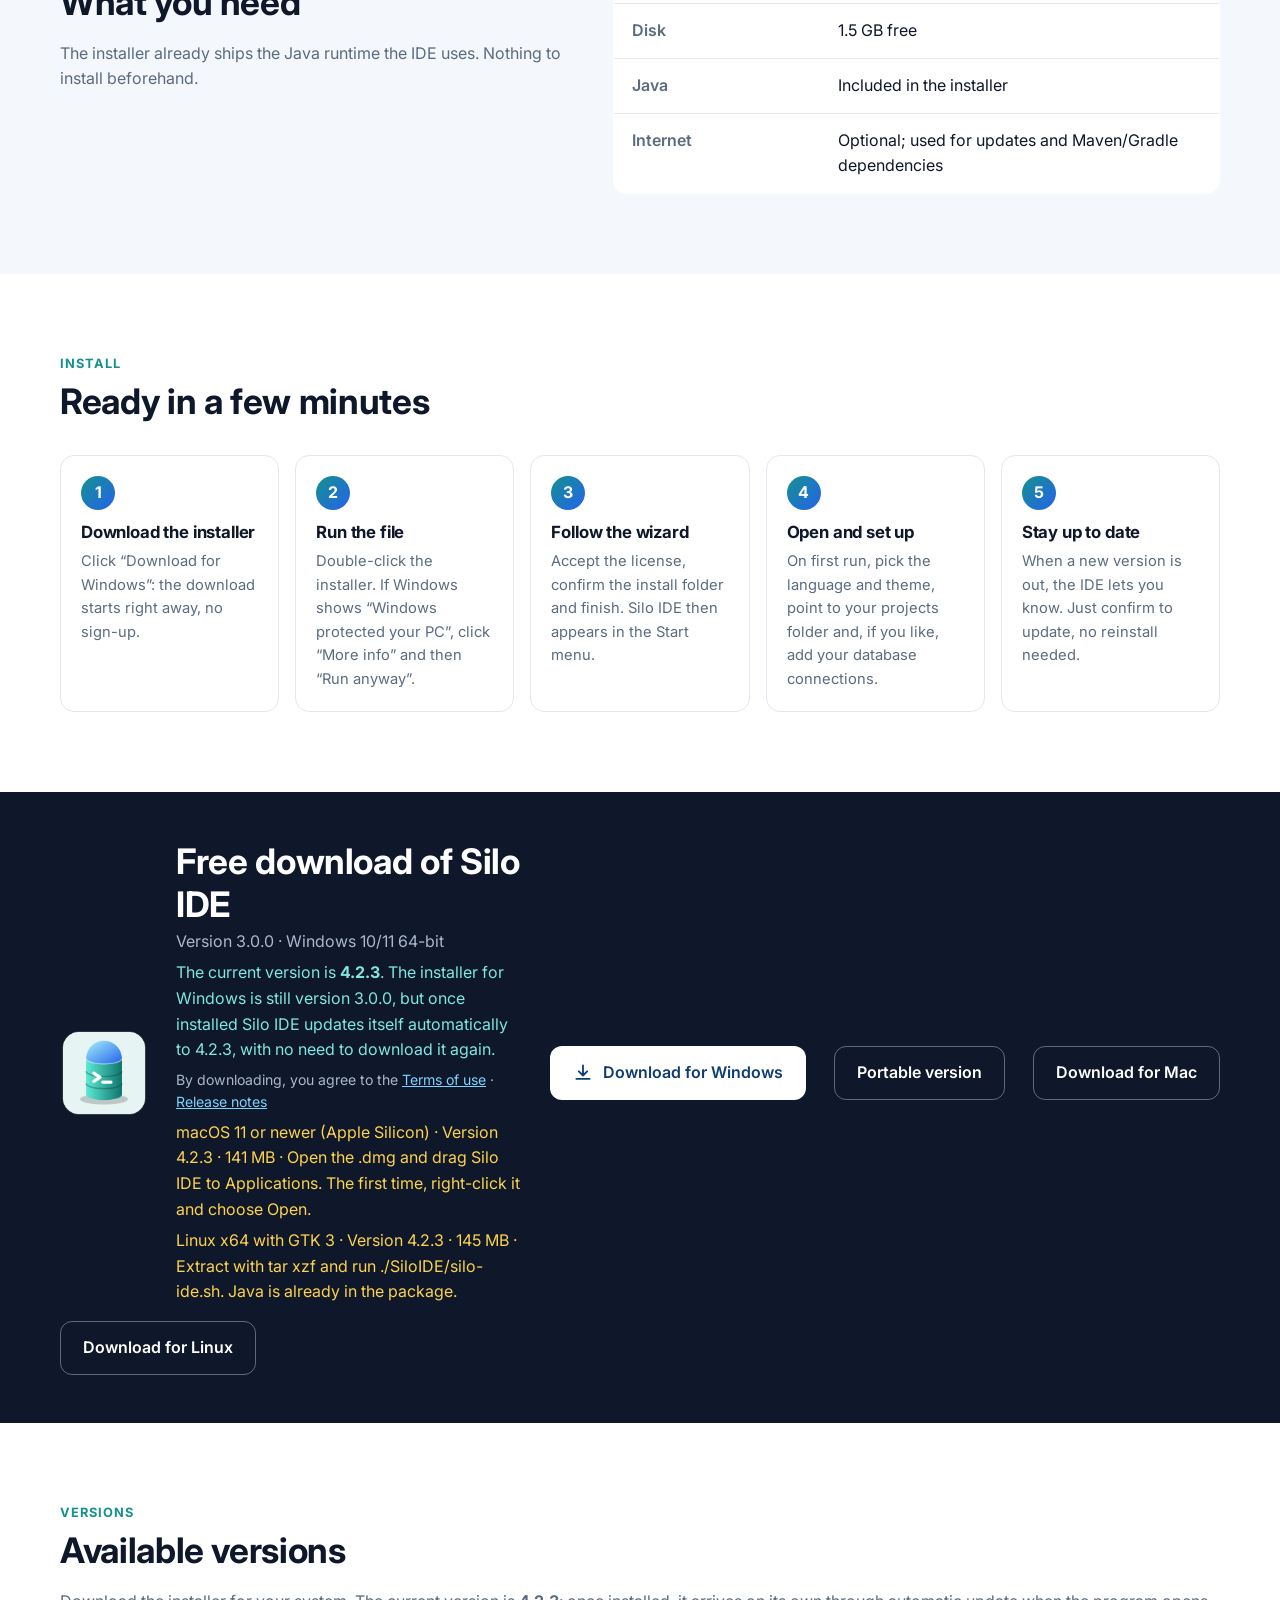
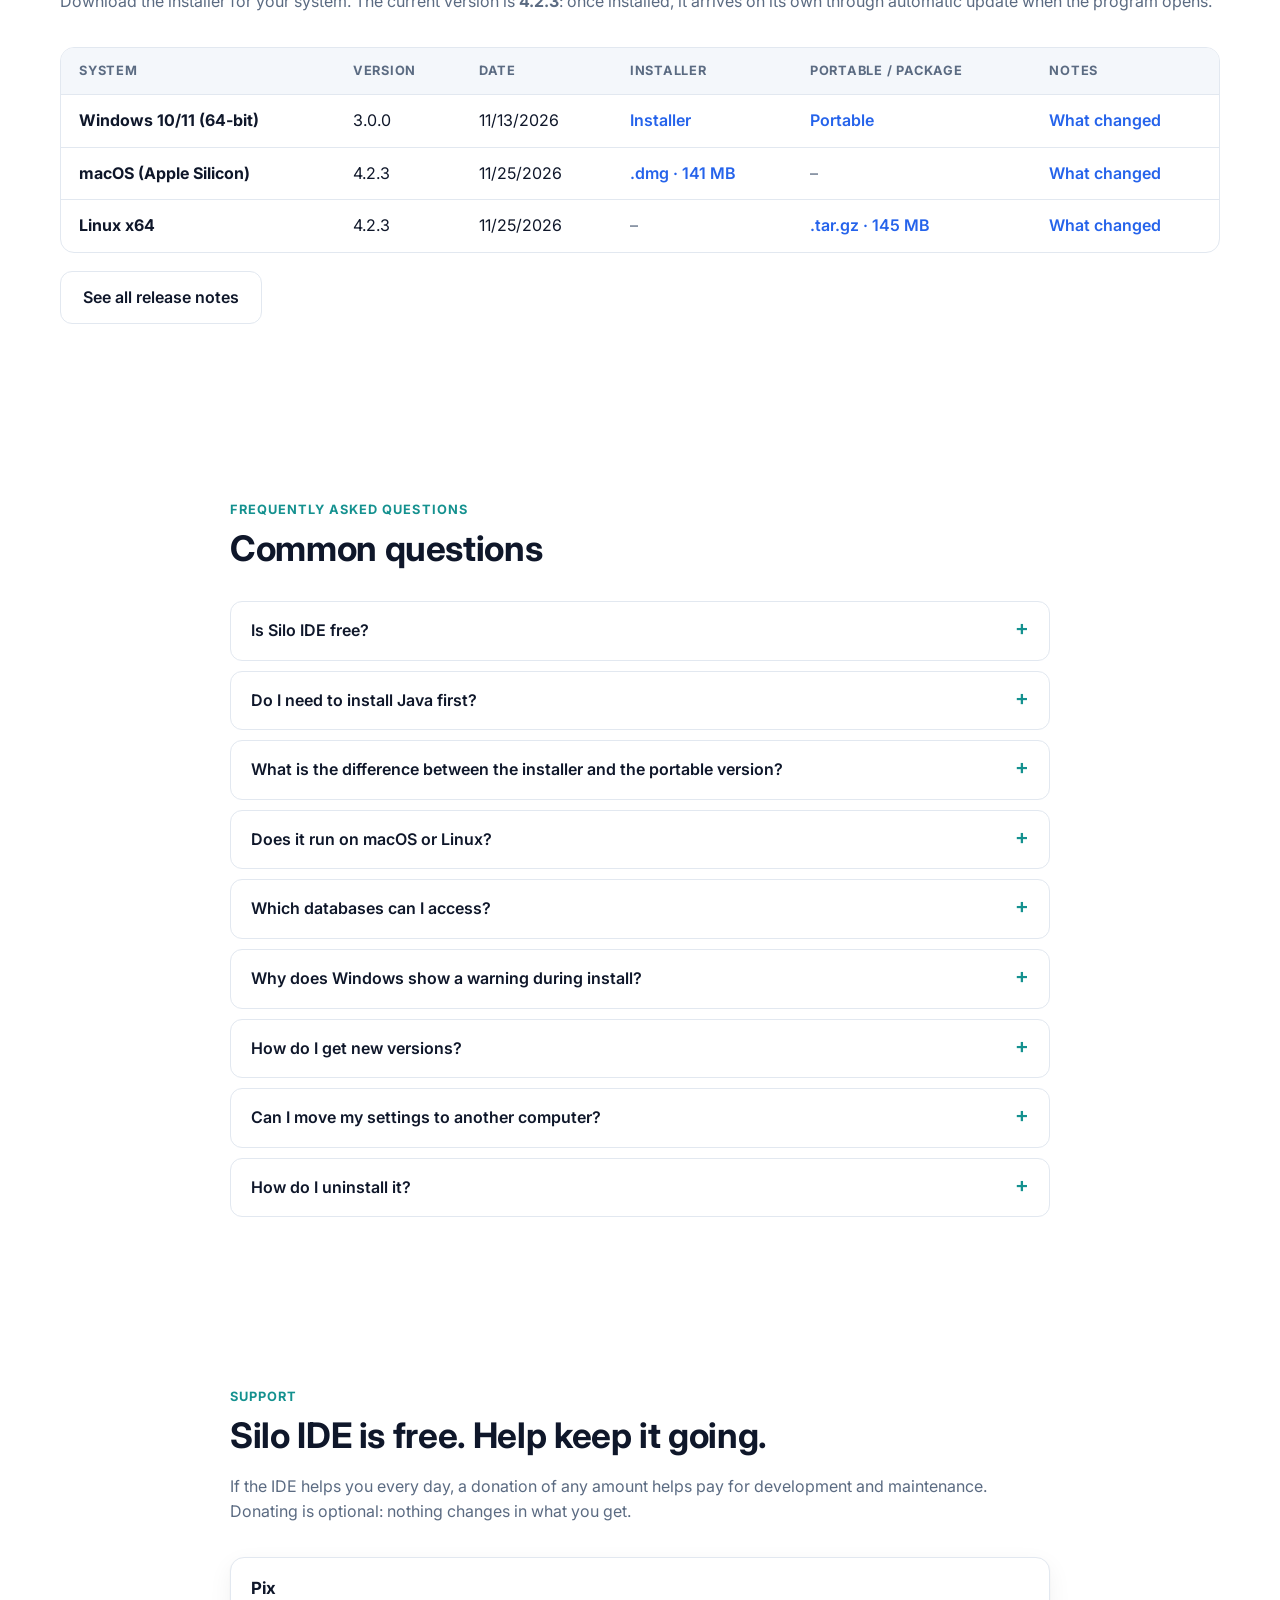
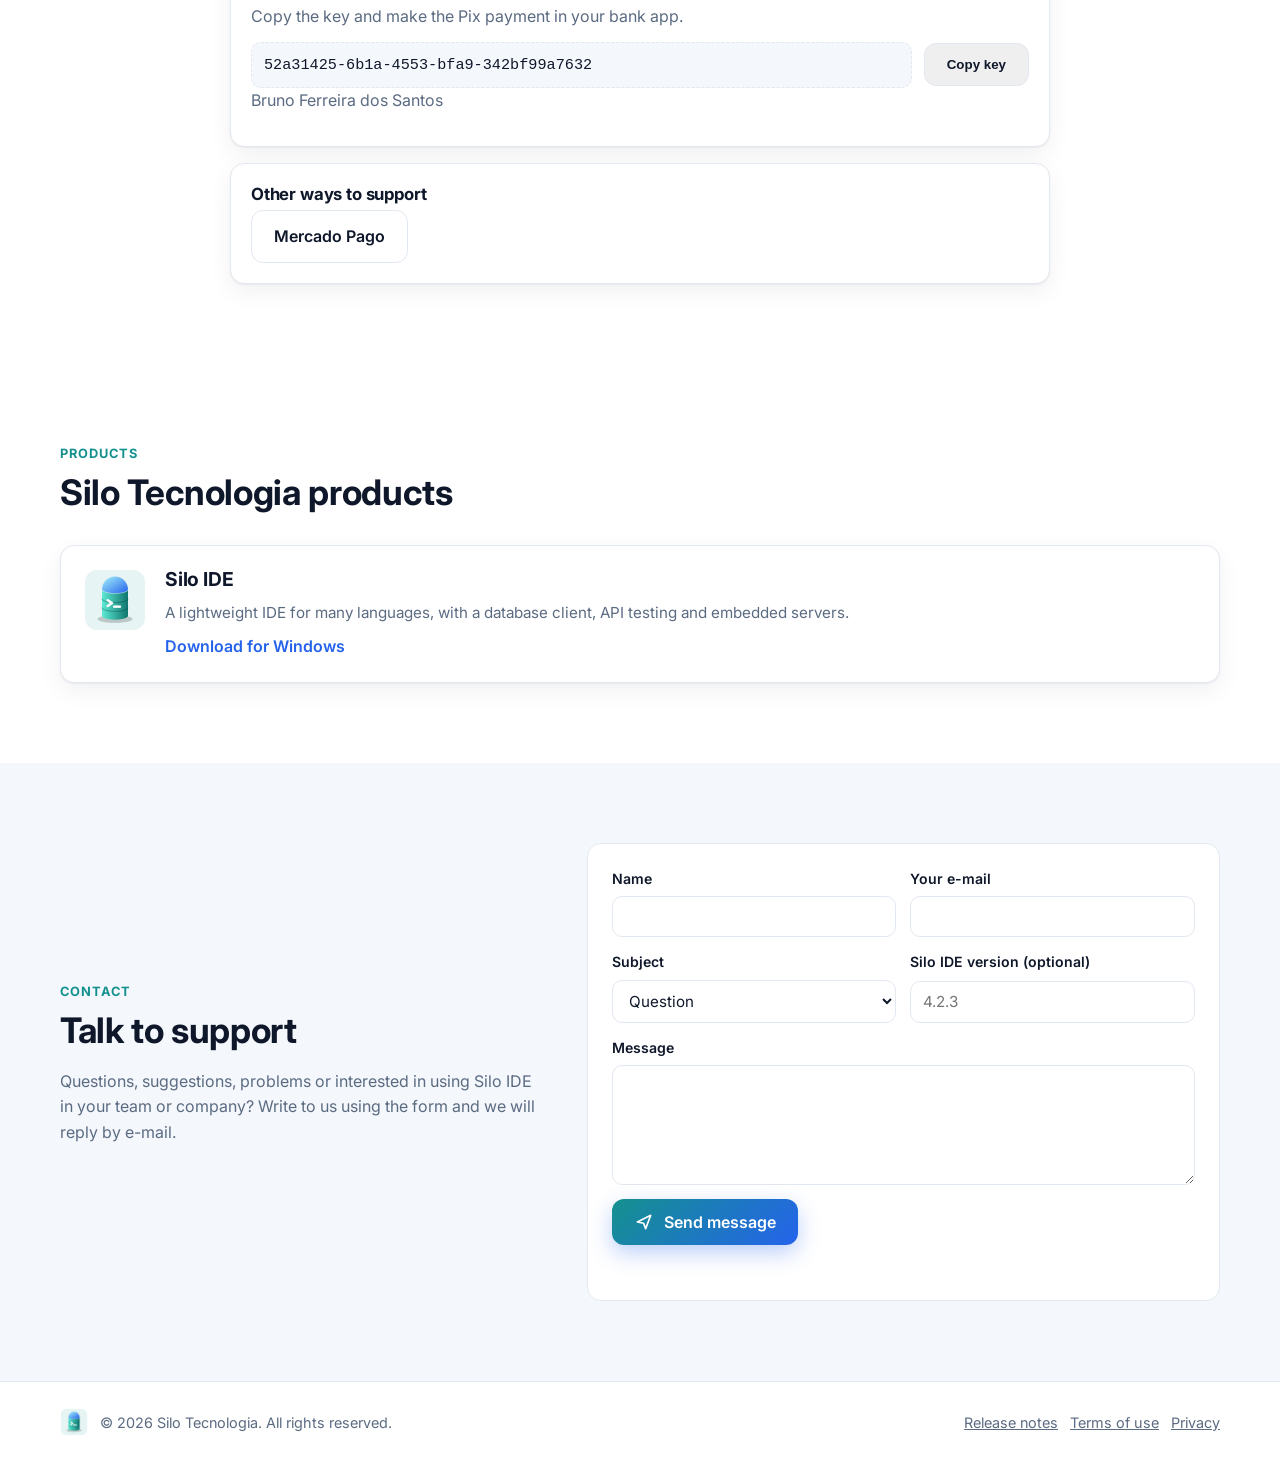
==== commit f08d865f: "Site: downloads de Mac e Linux 4.2.3 e versão atual 4.2.3 Co-Authored-By: Claude Sonnet 5.5 <noreply" ====
--- a/index.html
+++ b/index.html
@@ -14,7 +14,7 @@
   <link rel="preconnect" href="https://fonts.googleapis.com">
   <link rel="preconnect" href="https://fonts.gstatic.com" crossorigin>
   <link href="https://fonts.googleapis.com/css2?family=Inter:wght@400;500;600;700;800&family=JetBrains+Mono:wght@400;600&display=swap" rel="stylesheet">
-  <link rel="stylesheet" href="styles.css?v=4.2.3">
+  <link rel="stylesheet" href="styles.css?v=4.2.3-1">
 </head>
 <body>
   <header class="topbar">
@@ -51,7 +51,7 @@
       <div class="wrap hero-grid">
         <div class="hero-copy">
           <div class="hero-tags">
-            <p class="eyebrow"><span class="dot"></span> <span data-i18n="hero.badge">Nova versão</span> <span class="js-latest">4.2.3</span></p>
+            <p class="eyebrow"><span class="dot"></span> <span data-i18n="hero.badge">Nova versão</span> <span class="js-latest">3.0.0</span></p>
             <a class="donate-pill js-donate-pill" href="#apoie" hidden data-i18n="dn.pill">♥ Apoie o Silo IDE</a>
           </div>
           <h1 data-i18n="hero.title">Tudo o que você usa para desenvolver, numa única IDE leve e rápida.</h1>
@@ -65,18 +65,43 @@
             <a class="btn btn-ghost js-mac" href="#download" hidden data-i18n="cta.mac">Baixar para Mac</a>
             <a class="btn btn-ghost js-linux" href="#download" hidden data-i18n="cta.linux">Baixar para Linux</a>
           </div>
-          <p class="meta"><span data-i18n="meta.version">Versão</span> <span class="js-version">4.2.3</span> · <span data-i18n="meta.os">Windows 10/11 de 64 bits</span> <span class="js-size-wrap">· <span class="js-size"></span></span> · <a class="meta-link" href="releases.html" data-i18n="ft.releases">Notas da versão</a></p>
-          <p class="update-note update-note-hero js-update-note" hidden><span data-i18n="up.a">A versão atual é a</span> <strong class="js-latest">4.2.3</strong><span data-i18n="up.b">. O instalador para</span> <span class="js-behind">Windows</span> <span data-i18n="up.b2">ainda é o da</span> <span class="js-behind-version">3.0.0</span><span data-i18n="up.c">, mas depois de instalado o Silo IDE se atualiza sozinho para a</span> <span class="js-latest">4.2.3</span><span data-i18n="up.d">, sem precisar baixar de novo.</span></p>
-        </div>
-
-        <div class="hero-visual">
-          <figure class="shot">
-            <img src="assets/prints/ide-4-0-browser.webp?v=4.0.0" width="1600" height="1000" alt="Silo IDE 4.0 com o Silo Browser aberto numa aba do editor, o terminal embaixo e o visual novo" data-i18n-alt="hero.shot">
-          </figure>
-          <div class="float-card api" aria-hidden="true"><small>POST /pedidos</small><strong class="ok">201 Created</strong><em>38 ms</em></div>
-          <div class="float-card db" aria-hidden="true"><small data-i18n="hero.db">Banco de dados</small><strong>SELECT · 12 ms</strong></div>
-          <div class="float-card web" aria-hidden="true"><small>Silo Browser</small><strong data-i18n="hero.webv">Navegador na aba</strong></div>
-          <div class="float-card mem" aria-hidden="true"><small data-i18n="hero.mem">Memória</small><strong data-i18n="hero.memv">Baixo consumo</strong><div class="bar"><span></span></div></div>
+          <p class="meta"><span data-i18n="meta.version">Versão</span> <span class="js-version">3.0.0</span> · <span data-i18n="meta.os">Windows 10/11 de 64 bits</span> <span class="js-size-wrap">· <span class="js-size"></span></span> · <a class="meta-link" href="releases.html" data-i18n="ft.releases">Notas da versão</a></p>
+          <p class="update-note update-note-hero js-update-note" hidden><span data-i18n="up.a">A versão atual é a</span> <strong class="js-latest">3.0.0</strong><span data-i18n="up.b">. O instalador para</span> <span class="js-behind">Windows</span> <span data-i18n="up.b2">ainda é o da</span> <span class="js-behind-version">2.0.0</span><span data-i18n="up.c">, mas depois de instalado o Silo IDE se atualiza sozinho para a</span> <span class="js-latest">3.0.0</span><span data-i18n="up.d">, sem precisar baixar de novo.</span></p>
+        </div>
+
+        <div class="hero-visual" aria-hidden="true">
+          <div class="window">
+            <div class="window-bar"><i></i><i></i><i></i><span>Silo IDE</span></div>
+            <div class="window-body">
+              <aside class="side">
+                <b>PROJETOS</b>
+                <p class="on">▾ loja-api</p>
+                <p>&nbsp;&nbsp;▸ src/main/java</p>
+                <p>&nbsp;&nbsp;▸ src/main/resources</p>
+                <p>&nbsp;&nbsp;&nbsp;&nbsp;pom.xml</p>
+                <p>▸ painel-web</p>
+                <b>BANCO</b>
+                <p>▸ produção (leitura)</p>
+                <p>▸ homologação</p>
+              </aside>
+              <div class="code">
+                <div class="tabs"><span class="on">PedidoService.java</span><span>pedidos.sql</span><span>POST /pedidos</span></div>
+<pre><span class="k">@Service</span>
+<span class="k">public class</span> <span class="t">PedidoService</span> {
+
+  <span class="k">private final</span> <span class="t">PedidoRepository</span> repo;
+
+  <span class="k">public</span> <span class="t">Pedido</span> <span class="f">criar</span>(<span class="t">NovoPedido</span> dto) {
+    <span class="t">Pedido</span> p = <span class="t">Pedido</span>.<span class="f">de</span>(dto);
+    <span class="k">return</span> repo.<span class="f">save</span>(p);
+  }
+}</pre>
+                <div class="status"><span class="ok">●</span> Tomcat 9 · <span>8080</span> <em>Compilado ao salvar · 0 problemas</em></div>
+              </div>
+            </div>
+          </div>
+          <div class="float-card mem"><small data-i18n="hero.mem">Memória</small><strong data-i18n="hero.memv">Baixo consumo</strong><div class="bar"><span></span></div></div>
+          <div class="float-card api"><small>POST /pedidos</small><strong class="ok">201 Created</strong><em>38 ms</em></div>
         </div>
       </div>
     </section>
@@ -104,27 +129,6 @@
       </article>
     </section>
 
-    <section id="visual" class="section wrap">
-      <div class="two-col visual-col">
-        <div>
-          <p class="kicker" data-i18n="vis.k">Novo na 4.0</p>
-          <h2 data-i18n="vis.t">Um visual novo, mais leve e arredondado</h2>
-          <p class="muted" data-i18n="vis.d">A 4.0 redesenhou a IDE inteira para sobrar mais espaço para o código e para o navegador, com o mesmo cuidado com memória e velocidade.</p>
-          <ul class="checks">
-            <li data-i18n="vis.l1">Abas finas e arredondadas, com o X de fechar só ao passar o mouse.</li>
-            <li data-i18n="vis.l2">Silo Browser com recarregar e menu da página dentro do campo de endereço.</li>
-            <li data-i18n="vis.l3">Voltar e avançar numa cápsula, no editor e no navegador.</li>
-            <li data-i18n="vis.l4">Botões finos e redondos e mais espaço útil na tela.</li>
-            <li data-i18n="vis.l5">Ícones coloridos no Windows, no Mac e no Linux.</li>
-            <li data-i18n="vis.l6">Menus com nomes claros, como Compilar e instalar do zero, no lugar dos comandos.</li>
-          </ul>
-        </div>
-        <figure class="shot">
-          <img src="assets/prints/ide-4-0-editor.webp?v=4.0.0" width="1600" height="1000" loading="lazy" alt="Editor do Silo IDE 4.0 com abas arredondadas, a árvore de arquivos e o minimapa" data-i18n-alt="vis.shot">
-        </figure>
-      </div>
-    </section>
-
     <section class="perf">
       <div class="wrap perf-grid">
         <div>
@@ -159,26 +163,11 @@
         <div class="card"><h3 data-i18n="f12.t">Painel do dia, Notas e área de transferência</h3><p data-i18n="f12.d">Painel com o que importa ao abrir a IDE, bloco de Notas com lista de tarefas e histórico do que você copiou (Ctrl+Shift+V) para colar de novo.</p></div>
         <div class="card"><h3 data-i18n="f13.t">Console, busca e problemas</h3><p data-i18n="f13.d">Terminal de verdade, busca global, buscar ação (Ctrl+3), lista de problemas, TODO e FIXME e links clicáveis no Log e no Console.</p></div>
         <div class="card"><h3 data-i18n="f14.t">Qualidade de código</h3><p data-i18n="f14.d">Testes JUnit gerados, cobertura no editor, Checkstyle, PMD e SonarQube marcados no código e saúde das dependências.</p></div>
-        <div class="card"><h3 data-i18n="f15.t">Layout do seu jeito</h3><p data-i18n="f15.d">Temas claro, escuro, grafite, alto contraste e para daltonismo, que podem seguir o sistema, além de temas da comunidade. Arquivos, Log e Notas podem virar painéis que abrem ao passar o mouse, e o layout é lembrado entre sessões.</p></div>
+        <div class="card"><h3 data-i18n="f15.t">Layout do seu jeito</h3><p data-i18n="f15.d">Temas claro, escuro e alto contraste. Arquivos, Log e Notas podem virar painéis que abrem ao passar o mouse, e o layout é lembrado entre sessões.</p></div>
         <div class="card"><h3 data-i18n="f16.t">Português, espanhol e inglês</h3><p data-i18n="f16.d">Interface e ajuda completas nos três idiomas, trocados a qualquer momento, com corretor ortográfico nos três.</p></div>
         <div class="card"><h3 data-i18n="f17.t">Atualização automática</h3><p data-i18n="f17.d">A IDE avisa quando há versão nova e se atualiza sozinha, mantendo suas configurações. Exporte e importe as preferências para outra máquina.</p></div>
-        <div class="card"><h3 data-i18n="f18.t">Trabalho em equipe</h3><p data-i18n="f18.d">Snippets e regras de SQL da equipe, perfil compartilhado por link, plugins, extensões e pareamento em tempo real pelo navegador.</p></div>
-      </div>
-    </section>
-
-    <section id="plugins" class="section wrap">
-      <header class="section-head">
-        <p class="kicker" data-i18n="pl.k">Plugins</p>
-        <h2 data-i18n="pl.t">Uma IDE completa, que aprende os produtos da sua empresa</h2>
-        <p class="muted" data-i18n="pl.d">Sem nenhum plugin, o Silo IDE já trabalha como uma IDE tradicional: abre projetos Maven, Gradle, Spring Boot, Angular e WAR, conecta no banco, versiona com Git e sobe as aplicações no Tomcat da IDE. Quando um produto tem regras próprias, um plugin ensina a IDE a lidar com ele, e o que antes exigia um manual passa a ser um clique.</p>
-      </header>
-      <div class="grid">
-        <div class="card"><h3 data-i18n="pl1.t">Configuração do ambiente</h3><p data-i18n="pl1.d">O plugin conhece a estrutura do produto: organiza os projetos, grava a conexão do banco nos arquivos certos e prepara o que cada módulo precisa para rodar.</p></div>
-        <div class="card"><h3 data-i18n="pl2.t">Publicação no servidor</h3><p data-i18n="pl2.d">Monta o servidor de aplicação do jeito que o produto espera, publica só os módulos escolhidos e recarrega o que mudou sem reiniciar tudo.</p></div>
-        <div class="card"><h3 data-i18n="pl3.t">Execução simples</h3><p data-i18n="pl3.d">Marque os projetos e dê Play: os serviços de apoio sobem junto quando o produto precisa, e o endereço de cada tela abre direto no navegador.</p></div>
-      </div>
-      <p class="muted" data-i18n="pl.f">Cada empresa pode ter os seus plugins, com textos e ajuda em português, espanhol e inglês. Eles são instalados pela Loja da equipe ou por arquivo, ligados e desligados em Plugins > Gerenciar plugins, e se atualizam pela própria IDE.</p>
-      <p class="muted" data-i18n="pl.s">Um plugin também pode ser só um arquivo plugin.json, sem programar: ele agrupa os projetos, confere e corrige o ambiente e grava a conexão do banco nos arquivos de configuração. Cada empresa pode montar a própria loja, privada, e assinar os seus plugins.</p>
+        <div class="card"><h3 data-i18n="f18.t">Trabalho em equipe</h3><p data-i18n="f18.d">Snippets e regras de SQL da equipe, perfil compartilhado por link, extensões e pareamento em tempo real pelo navegador.</p></div>
+      </div>
     </section>
 
     <section id="requisitos" class="section alt">
@@ -219,8 +208,8 @@
         <img src="assets/marca.png?v=13" alt="" width="88" height="88">
         <div>
           <h2 data-i18n="dl.t">Download gratuito do Silo IDE</h2>
-          <p><span data-i18n="meta.version">Versão</span> <span class="js-version">4.2.3</span> · <span data-i18n="meta.os">Windows 10/11 de 64 bits</span> <span class="js-size-wrap">· <span class="js-size"></span></span></p>
-          <p class="update-note js-update-note" hidden><span data-i18n="up.a">A versão atual é a</span> <strong class="js-latest">4.2.3</strong><span data-i18n="up.b">. O instalador para</span> <span class="js-behind">Windows</span> <span data-i18n="up.b2">ainda é o da</span> <span class="js-behind-version">3.0.0</span><span data-i18n="up.c">, mas depois de instalado o Silo IDE se atualiza sozinho para a</span> <span class="js-latest">4.2.3</span><span data-i18n="up.d">, sem precisar baixar de novo.</span></p>
+          <p><span data-i18n="meta.version">Versão</span> <span class="js-version">3.0.0</span> · <span data-i18n="meta.os">Windows 10/11 de 64 bits</span> <span class="js-size-wrap">· <span class="js-size"></span></span></p>
+          <p class="update-note js-update-note" hidden><span data-i18n="up.a">A versão atual é a</span> <strong class="js-latest">3.0.0</strong><span data-i18n="up.b">. O instalador para</span> <span class="js-behind">Windows</span> <span data-i18n="up.b2">ainda é o da</span> <span class="js-behind-version">2.0.0</span><span data-i18n="up.c">, mas depois de instalado o Silo IDE se atualiza sozinho para a</span> <span class="js-latest">3.0.0</span><span data-i18n="up.d">, sem precisar baixar de novo.</span></p>
           <p class="terms-note"><span data-i18n="dl.terms">Ao baixar, você concorda com os</span> <a href="termos.html" data-i18n="ft.terms">Termos de uso</a> · <a href="releases.html" data-i18n="ft.releases">Notas da versão</a></p>
           <p class="note js-dl-note" hidden data-i18n="dl.soon">O link de download será liberado em breve.</p>
           <p class="note js-mac-info" hidden><span data-i18n="mac.label">macOS 11 ou mais novo (Apple Silicon)</span> · <span data-i18n="meta.version">Versão</span> <span class="js-mac-version"></span><span class="js-mac-size-wrap"> · <span class="js-mac-size"></span></span> · <span data-i18n="mac.how">Abra o .dmg e arraste o Silo IDE para Aplicativos. Na primeira vez, clique com o botão direito e escolha Abrir.</span></p>
@@ -240,7 +229,7 @@
       <header class="section-head">
         <p class="kicker" data-i18n="vs.k">Versões</p>
         <h2 data-i18n="vs.t">Versões disponíveis</h2>
-        <p class="muted"><span data-i18n="vs.d">Baixe o instalador do seu sistema. A versão atual é a</span> <strong class="js-latest">4.2.3</strong><span data-i18n="vs.d2">: depois de instalada, ela chega sozinha pela atualização automática, ao abrir o programa.</span></p>
+        <p class="muted"><span data-i18n="vs.d">Baixe o instalador do seu sistema. A versão atual é a</span> <strong class="js-latest">3.0.0</strong><span data-i18n="vs.d2">: depois de instalada, ela chega sozinha pela atualização automática, ao abrir o programa.</span></p>
       </header>
       <div class="table-scroll">
         <table class="versions">
@@ -265,7 +254,7 @@
         <p class="kicker" data-i18n="faq.k">Perguntas frequentes</p>
         <h2 data-i18n="faq.t">Dúvidas comuns</h2>
       </header>
-      <details><summary data-i18n="q1">O Silo IDE é gratuito?</summary><p data-i18n="a1">Sim. O download e o uso são gratuitos, inclusive em empresas, sem cadastro. Se quiser, você pode apoiar o projeto com uma doação, que é opcional.</p></details>
+      <details><summary data-i18n="q1">O que significa “RC” na versão?</summary><p data-i18n="a1">Release Candidate: uma versão candidata, completa e estável para uso, que ainda recebe ajustes finos antes da versão final.</p></details>
       <details><summary data-i18n="q2">Preciso instalar o Java antes?</summary><p data-i18n="a2">Não. O ambiente Java da IDE já vem no instalador. Para compilar seus projetos, você aponta nas configurações o JDK que cada projeto usa.</p></details>
       <details><summary data-i18n="q9">Qual a diferença entre o instalador e a versão portátil?</summary><p data-i18n="a9">O instalador coloca o Silo IDE no menu Iniciar e é o caminho recomendado. A versão portátil vem em uma pasta pronta para usar: basta extrair e abrir, sem instalar, ideal para máquinas sem permissão de administrador.</p></details>
       <details><summary data-i18n="q3">Funciona em macOS ou Linux?</summary><p data-i18n="a3">Funciona em macOS 11 ou mais novo, em Macs com chip Apple (M1 ou superior), pelo botão “Baixar para Mac”, e em Linux x64, pelo botão “Baixar para Linux” (pacote .tar.gz). Para Linux ARM ainda não há pacote.</p></details>
@@ -273,7 +262,7 @@
       <details><summary data-i18n="q5">Por que o Windows mostra um aviso ao instalar?</summary><p data-i18n="a5">O SmartScreen avisa sobre programas recém-lançados que ainda têm poucos downloads. Baixe sempre por este site, clique em “Mais informações” e em “Executar assim mesmo”.</p></details>
       <details><summary data-i18n="q6">Como recebo novas versões?</summary><p data-i18n="a6">A atualização é automática: a IDE verifica ao iniciar e oferece a nova versão. Suas configurações e projetos são mantidos.</p></details>
       <details><summary data-i18n="q7">Posso levar minhas configurações para outro computador?</summary><p data-i18n="a7">Sim. Use exportar configurações na máquina atual e importar na nova.</p></details>
-      <details><summary data-i18n="q8">Como faço para desinstalar?</summary><p data-i18n="a8">No Windows, em Configurações › Aplicativos, como qualquer outro programa (na versão portátil, basta apagar a pasta). No Mac, arraste o Silo IDE de Aplicativos para o Lixo. No Linux, apague a pasta extraída.</p></details>
+      <details><summary data-i18n="q8">Como faço para desinstalar?</summary><p data-i18n="a8">Pelo Windows, em Configurações › Aplicativos, como qualquer outro programa.</p></details>
     </section>
 
     <section id="apoie" class="section wrap narrow" hidden>
@@ -340,7 +329,7 @@
                 <option value="Sugestão" data-i18n="fm.t5">Sugestão</option>
               </select>
             </label>
-            <label><span data-i18n="fm.version">Versão do Silo IDE (opcional)</span><input name="versao" maxlength="40" placeholder="4.2.3"></label>
+            <label><span data-i18n="fm.version">Versão do Silo IDE (opcional)</span><input name="versao" maxlength="40" placeholder="2.0.0"></label>
           </div>
           <label><span data-i18n="fm.msg">Mensagem</span><textarea name="mensagem" rows="5" required maxlength="5000"></textarea></label>
           <button class="btn btn-primary" type="submit">
@@ -366,9 +355,8 @@
   </footer>
 
 
-  <script src="config.js?v=4.2.3"></script>
-  <script src="i18n.js?v=4.2.3"></script>
-  <script src="main.js?v=4.2.3.1"></script>
-  <script src="contador.js?v=1"></script>
+  <script src="config.js?v=4.2.3-1"></script>
+  <script src="i18n.js?v=4.2.3-1"></script>
+  <script src="main.js?v=4.2.3-1"></script>
 </body>
 </html>
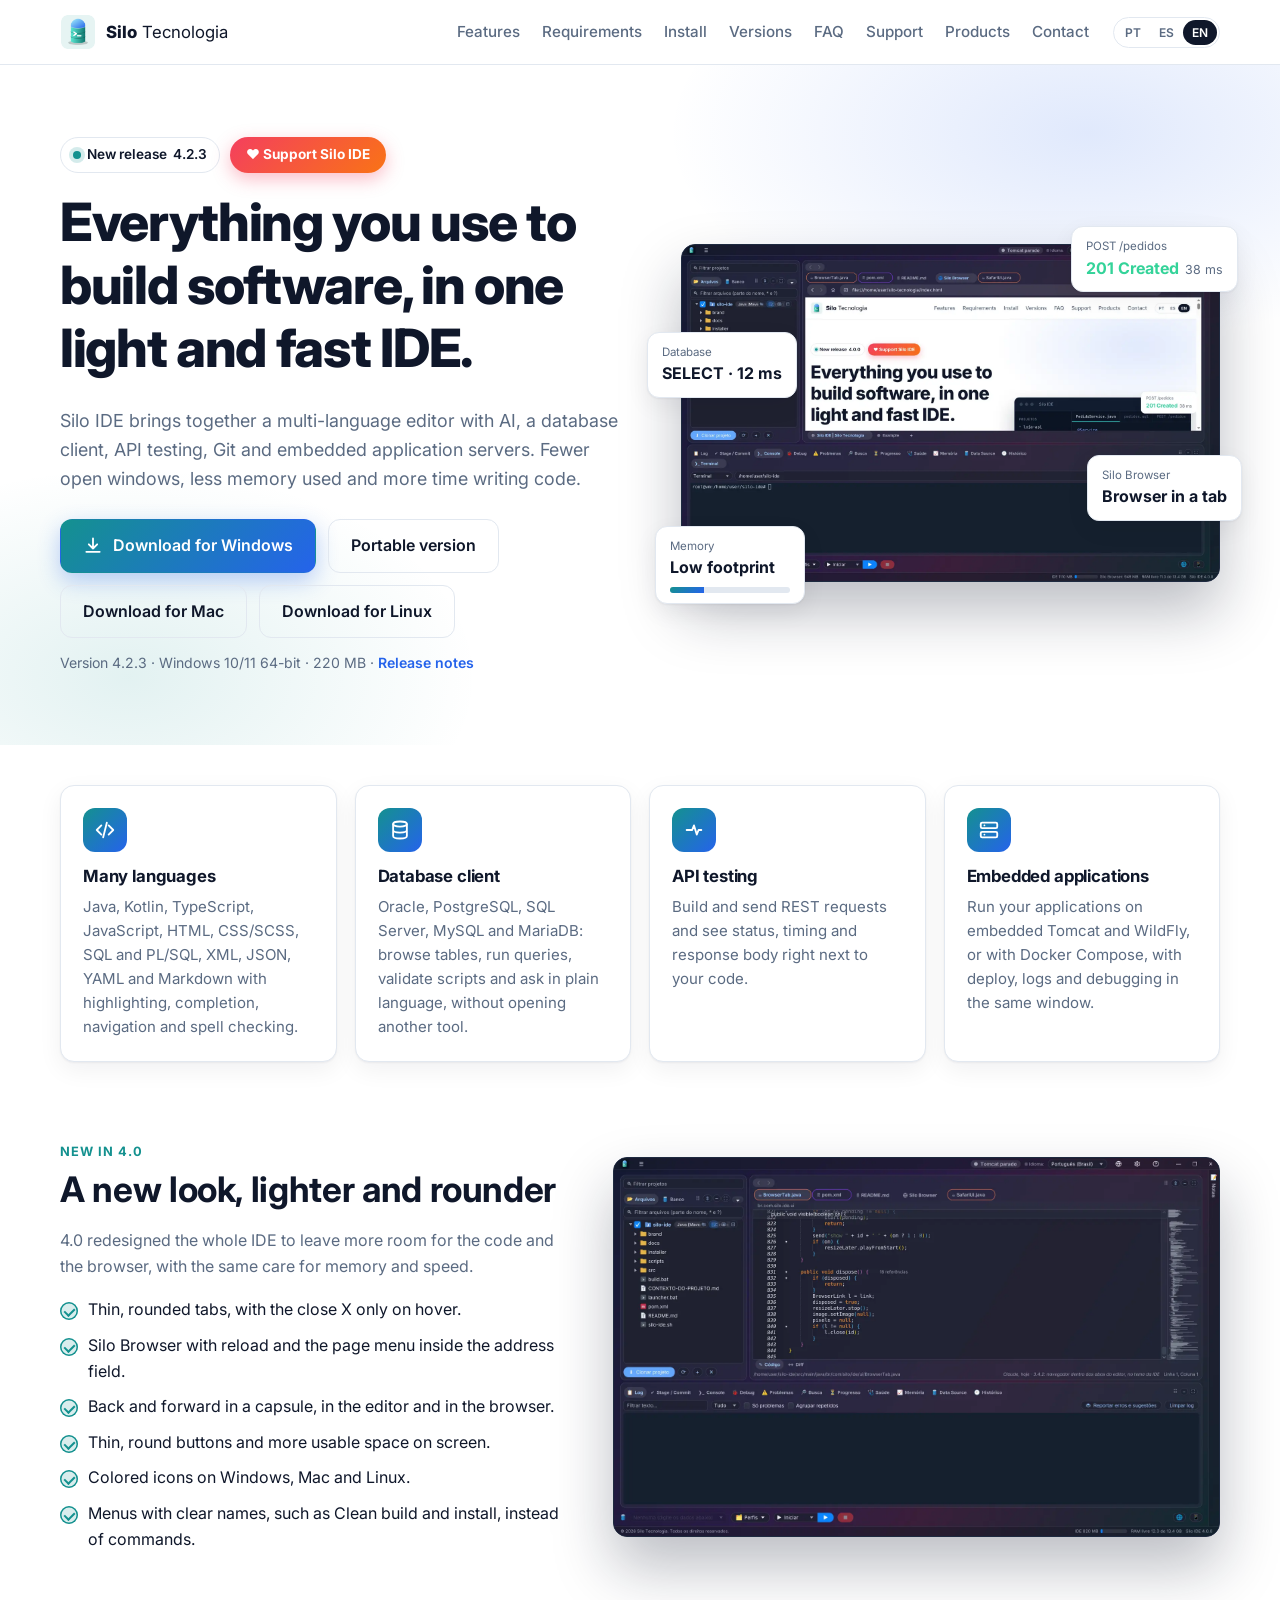
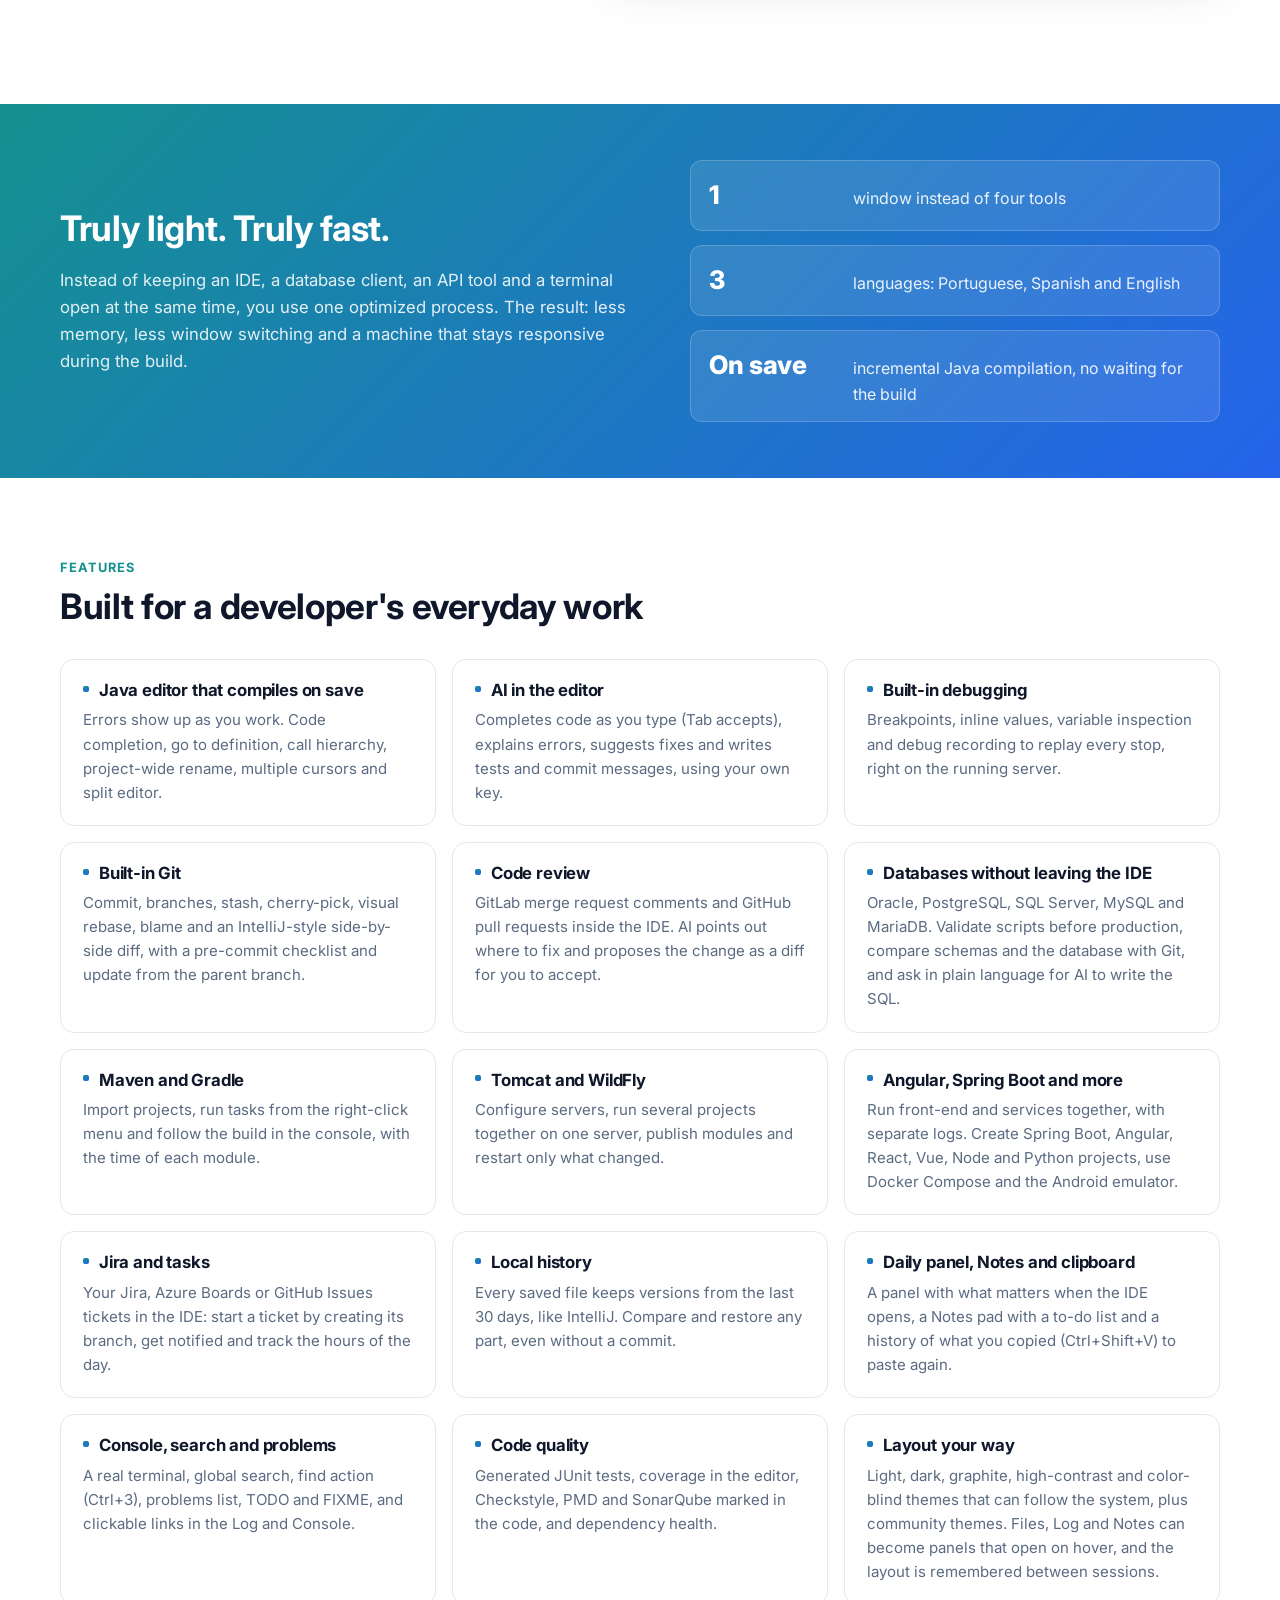
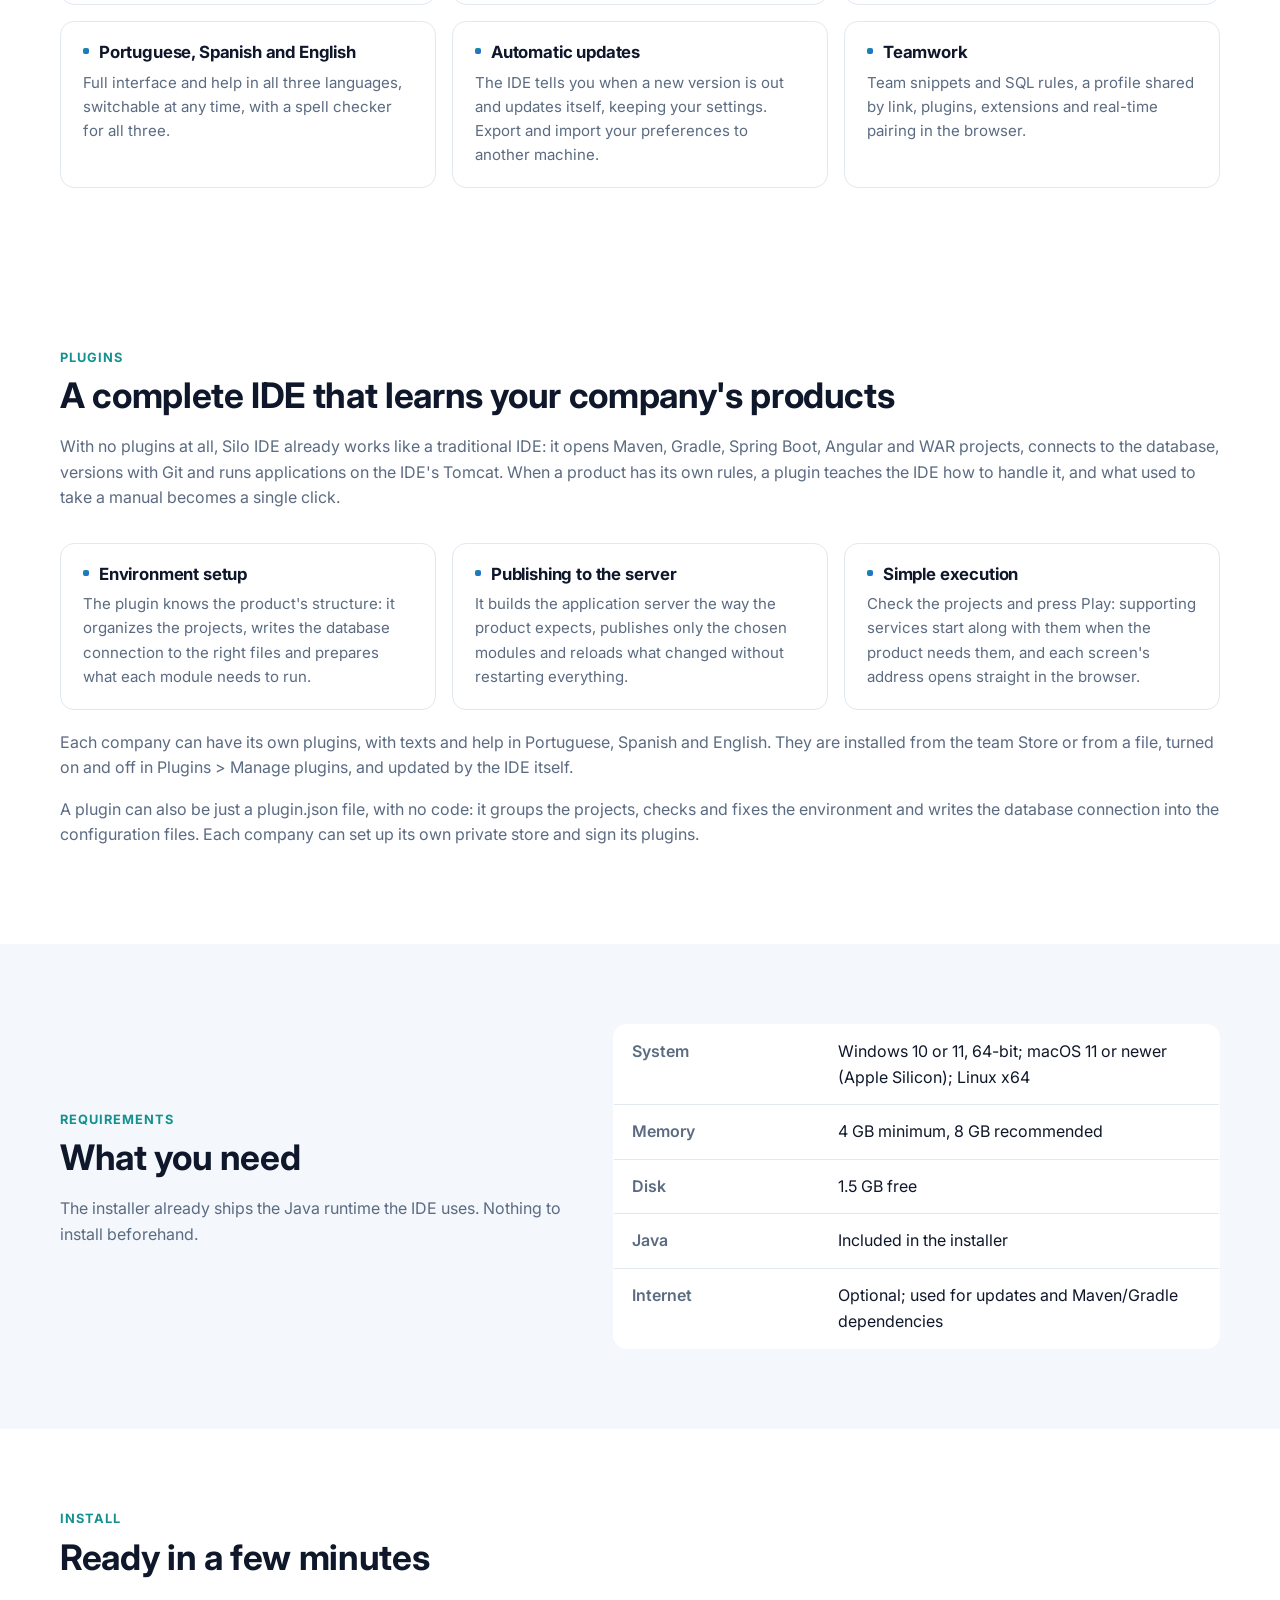
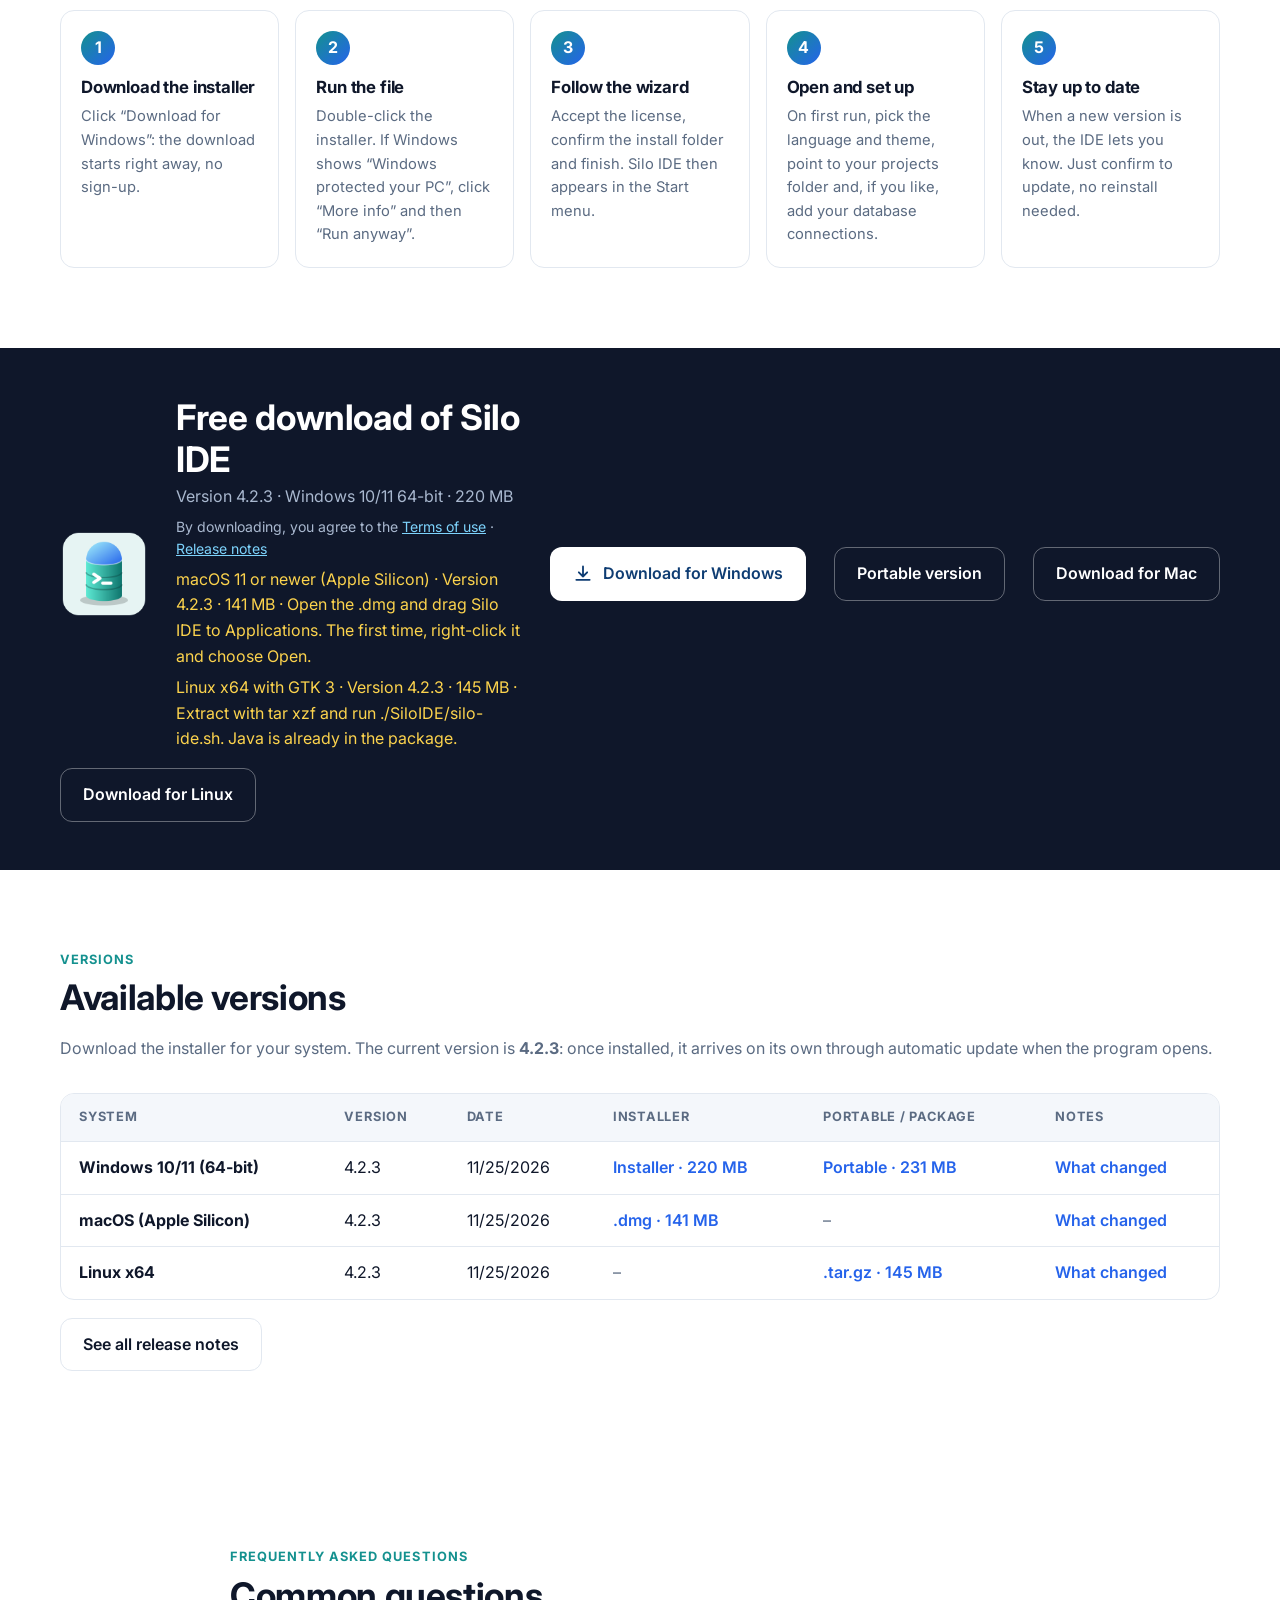
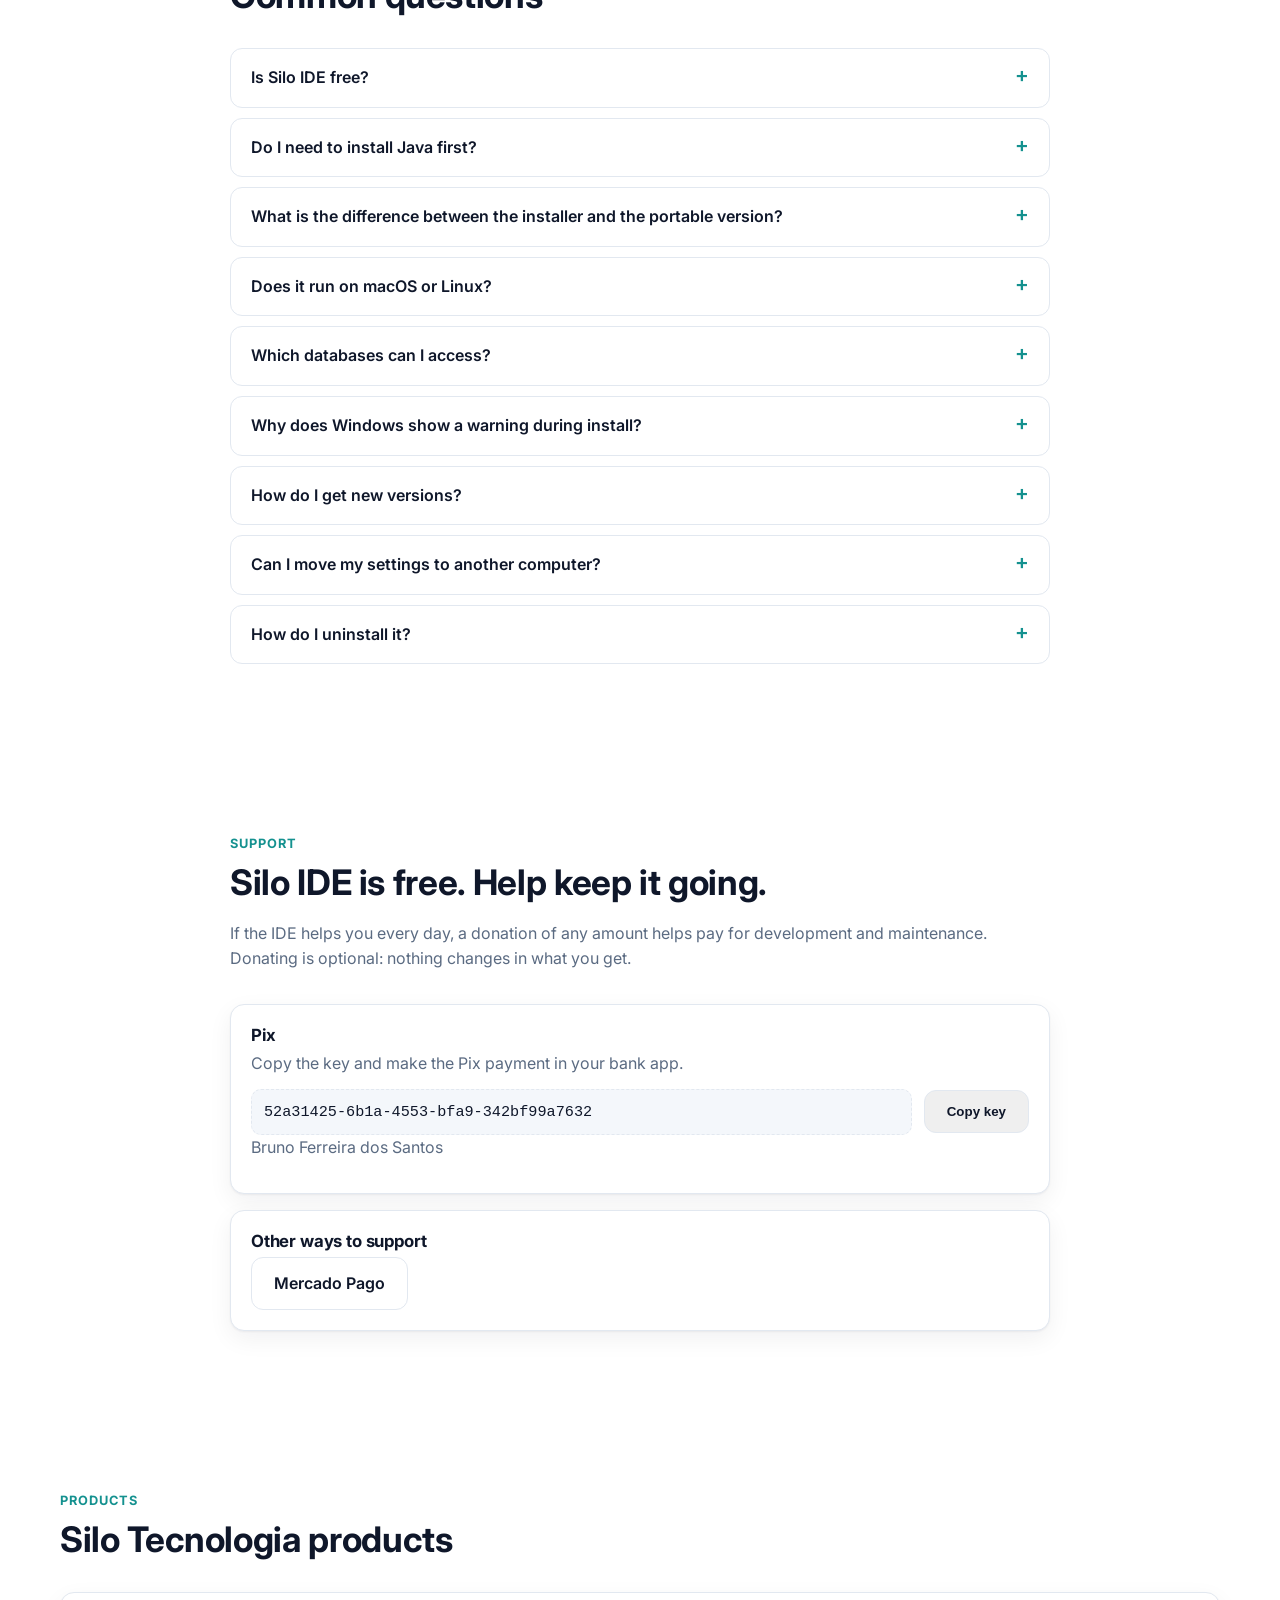
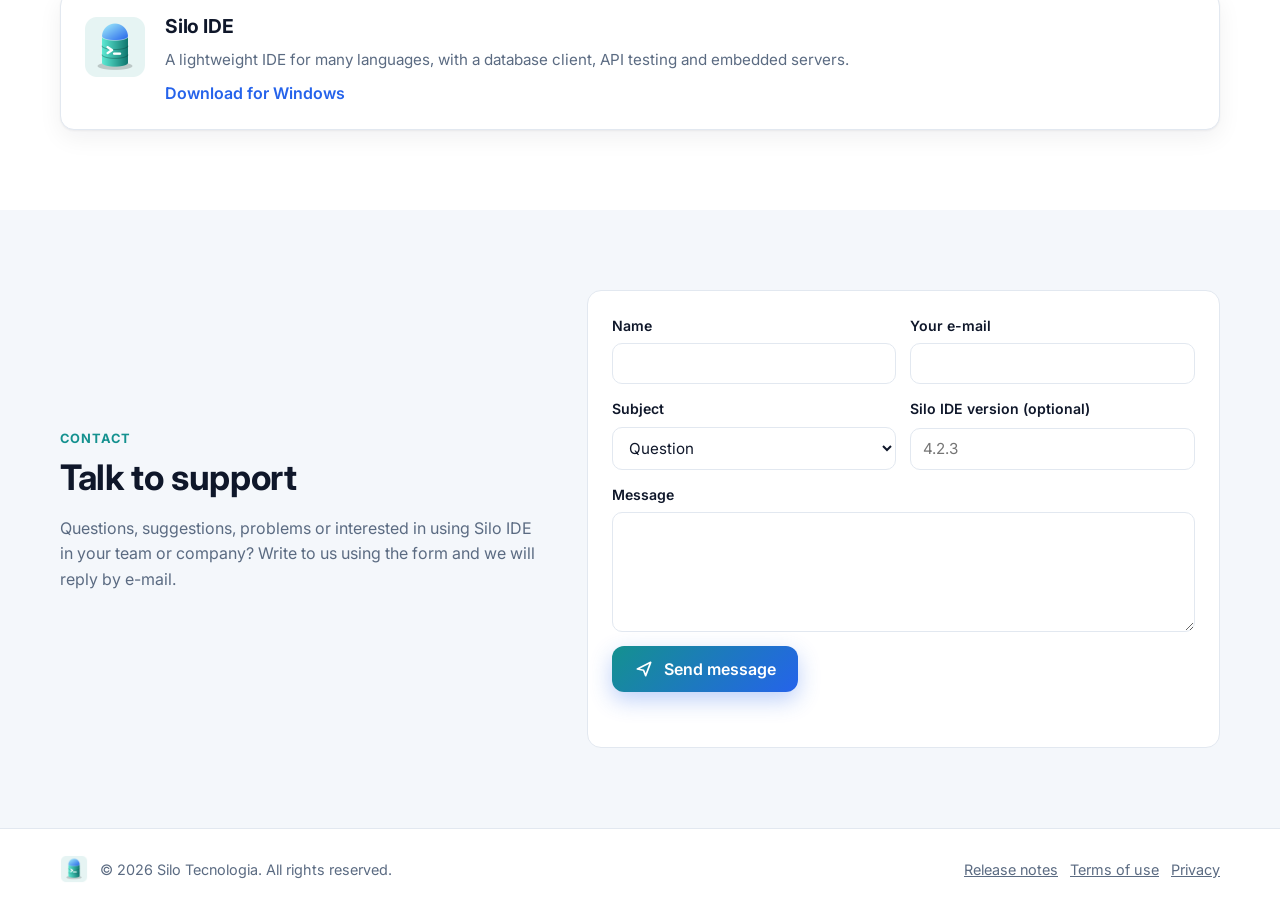
==== commit c2ae59ee: "Site: downloads de Mac e Linux na 4.2.3 Co-Authored-By: Claude Sonnet 5.5 <noreply@anthropic.com>" ====
--- a/index.html
+++ b/index.html
@@ -14,7 +14,7 @@
   <link rel="preconnect" href="https://fonts.googleapis.com">
   <link rel="preconnect" href="https://fonts.gstatic.com" crossorigin>
   <link href="https://fonts.googleapis.com/css2?family=Inter:wght@400;500;600;700;800&family=JetBrains+Mono:wght@400;600&display=swap" rel="stylesheet">
-  <link rel="stylesheet" href="styles.css?v=4.2.3-1">
+  <link rel="stylesheet" href="styles.css?v=4.2.3">
 </head>
 <body>
   <header class="topbar">
@@ -51,7 +51,7 @@
       <div class="wrap hero-grid">
         <div class="hero-copy">
           <div class="hero-tags">
-            <p class="eyebrow"><span class="dot"></span> <span data-i18n="hero.badge">Nova versão</span> <span class="js-latest">3.0.0</span></p>
+            <p class="eyebrow"><span class="dot"></span> <span data-i18n="hero.badge">Nova versão</span> <span class="js-latest">4.2.3</span></p>
             <a class="donate-pill js-donate-pill" href="#apoie" hidden data-i18n="dn.pill">♥ Apoie o Silo IDE</a>
           </div>
           <h1 data-i18n="hero.title">Tudo o que você usa para desenvolver, numa única IDE leve e rápida.</h1>
@@ -65,43 +65,18 @@
             <a class="btn btn-ghost js-mac" href="#download" hidden data-i18n="cta.mac">Baixar para Mac</a>
             <a class="btn btn-ghost js-linux" href="#download" hidden data-i18n="cta.linux">Baixar para Linux</a>
           </div>
-          <p class="meta"><span data-i18n="meta.version">Versão</span> <span class="js-version">3.0.0</span> · <span data-i18n="meta.os">Windows 10/11 de 64 bits</span> <span class="js-size-wrap">· <span class="js-size"></span></span> · <a class="meta-link" href="releases.html" data-i18n="ft.releases">Notas da versão</a></p>
-          <p class="update-note update-note-hero js-update-note" hidden><span data-i18n="up.a">A versão atual é a</span> <strong class="js-latest">3.0.0</strong><span data-i18n="up.b">. O instalador para</span> <span class="js-behind">Windows</span> <span data-i18n="up.b2">ainda é o da</span> <span class="js-behind-version">2.0.0</span><span data-i18n="up.c">, mas depois de instalado o Silo IDE se atualiza sozinho para a</span> <span class="js-latest">3.0.0</span><span data-i18n="up.d">, sem precisar baixar de novo.</span></p>
-        </div>
-
-        <div class="hero-visual" aria-hidden="true">
-          <div class="window">
-            <div class="window-bar"><i></i><i></i><i></i><span>Silo IDE</span></div>
-            <div class="window-body">
-              <aside class="side">
-                <b>PROJETOS</b>
-                <p class="on">▾ loja-api</p>
-                <p>&nbsp;&nbsp;▸ src/main/java</p>
-                <p>&nbsp;&nbsp;▸ src/main/resources</p>
-                <p>&nbsp;&nbsp;&nbsp;&nbsp;pom.xml</p>
-                <p>▸ painel-web</p>
-                <b>BANCO</b>
-                <p>▸ produção (leitura)</p>
-                <p>▸ homologação</p>
-              </aside>
-              <div class="code">
-                <div class="tabs"><span class="on">PedidoService.java</span><span>pedidos.sql</span><span>POST /pedidos</span></div>
-<pre><span class="k">@Service</span>
-<span class="k">public class</span> <span class="t">PedidoService</span> {
-
-  <span class="k">private final</span> <span class="t">PedidoRepository</span> repo;
-
-  <span class="k">public</span> <span class="t">Pedido</span> <span class="f">criar</span>(<span class="t">NovoPedido</span> dto) {
-    <span class="t">Pedido</span> p = <span class="t">Pedido</span>.<span class="f">de</span>(dto);
-    <span class="k">return</span> repo.<span class="f">save</span>(p);
-  }
-}</pre>
-                <div class="status"><span class="ok">●</span> Tomcat 9 · <span>8080</span> <em>Compilado ao salvar · 0 problemas</em></div>
-              </div>
-            </div>
-          </div>
-          <div class="float-card mem"><small data-i18n="hero.mem">Memória</small><strong data-i18n="hero.memv">Baixo consumo</strong><div class="bar"><span></span></div></div>
-          <div class="float-card api"><small>POST /pedidos</small><strong class="ok">201 Created</strong><em>38 ms</em></div>
+          <p class="meta"><span data-i18n="meta.version">Versão</span> <span class="js-version">4.2.3</span> · <span data-i18n="meta.os">Windows 10/11 de 64 bits</span> <span class="js-size-wrap">· <span class="js-size"></span></span> · <a class="meta-link" href="releases.html" data-i18n="ft.releases">Notas da versão</a></p>
+          <p class="update-note update-note-hero js-update-note" hidden><span data-i18n="up.a">A versão atual é a</span> <strong class="js-latest">4.2.3</strong><span data-i18n="up.b">. O instalador para</span> <span class="js-behind">Windows</span> <span data-i18n="up.b2">ainda é o da</span> <span class="js-behind-version">3.0.0</span><span data-i18n="up.c">, mas depois de instalado o Silo IDE se atualiza sozinho para a</span> <span class="js-latest">4.2.3</span><span data-i18n="up.d">, sem precisar baixar de novo.</span></p>
+        </div>
+
+        <div class="hero-visual">
+          <figure class="shot">
+            <img src="assets/prints/ide-4-0-browser.webp?v=4.0.0" width="1600" height="1000" alt="Silo IDE 4.0 com o Silo Browser aberto numa aba do editor, o terminal embaixo e o visual novo" data-i18n-alt="hero.shot">
+          </figure>
+          <div class="float-card api" aria-hidden="true"><small>POST /pedidos</small><strong class="ok">201 Created</strong><em>38 ms</em></div>
+          <div class="float-card db" aria-hidden="true"><small data-i18n="hero.db">Banco de dados</small><strong>SELECT · 12 ms</strong></div>
+          <div class="float-card web" aria-hidden="true"><small>Silo Browser</small><strong data-i18n="hero.webv">Navegador na aba</strong></div>
+          <div class="float-card mem" aria-hidden="true"><small data-i18n="hero.mem">Memória</small><strong data-i18n="hero.memv">Baixo consumo</strong><div class="bar"><span></span></div></div>
         </div>
       </div>
     </section>
@@ -129,6 +104,27 @@
       </article>
     </section>
 
+    <section id="visual" class="section wrap">
+      <div class="two-col visual-col">
+        <div>
+          <p class="kicker" data-i18n="vis.k">Novo na 4.0</p>
+          <h2 data-i18n="vis.t">Um visual novo, mais leve e arredondado</h2>
+          <p class="muted" data-i18n="vis.d">A 4.0 redesenhou a IDE inteira para sobrar mais espaço para o código e para o navegador, com o mesmo cuidado com memória e velocidade.</p>
+          <ul class="checks">
+            <li data-i18n="vis.l1">Abas finas e arredondadas, com o X de fechar só ao passar o mouse.</li>
+            <li data-i18n="vis.l2">Silo Browser com recarregar e menu da página dentro do campo de endereço.</li>
+            <li data-i18n="vis.l3">Voltar e avançar numa cápsula, no editor e no navegador.</li>
+            <li data-i18n="vis.l4">Botões finos e redondos e mais espaço útil na tela.</li>
+            <li data-i18n="vis.l5">Ícones coloridos no Windows, no Mac e no Linux.</li>
+            <li data-i18n="vis.l6">Menus com nomes claros, como Compilar e instalar do zero, no lugar dos comandos.</li>
+          </ul>
+        </div>
+        <figure class="shot">
+          <img src="assets/prints/ide-4-0-editor.webp?v=4.0.0" width="1600" height="1000" loading="lazy" alt="Editor do Silo IDE 4.0 com abas arredondadas, a árvore de arquivos e o minimapa" data-i18n-alt="vis.shot">
+        </figure>
+      </div>
+    </section>
+
     <section class="perf">
       <div class="wrap perf-grid">
         <div>
@@ -163,11 +159,26 @@
         <div class="card"><h3 data-i18n="f12.t">Painel do dia, Notas e área de transferência</h3><p data-i18n="f12.d">Painel com o que importa ao abrir a IDE, bloco de Notas com lista de tarefas e histórico do que você copiou (Ctrl+Shift+V) para colar de novo.</p></div>
         <div class="card"><h3 data-i18n="f13.t">Console, busca e problemas</h3><p data-i18n="f13.d">Terminal de verdade, busca global, buscar ação (Ctrl+3), lista de problemas, TODO e FIXME e links clicáveis no Log e no Console.</p></div>
         <div class="card"><h3 data-i18n="f14.t">Qualidade de código</h3><p data-i18n="f14.d">Testes JUnit gerados, cobertura no editor, Checkstyle, PMD e SonarQube marcados no código e saúde das dependências.</p></div>
-        <div class="card"><h3 data-i18n="f15.t">Layout do seu jeito</h3><p data-i18n="f15.d">Temas claro, escuro e alto contraste. Arquivos, Log e Notas podem virar painéis que abrem ao passar o mouse, e o layout é lembrado entre sessões.</p></div>
+        <div class="card"><h3 data-i18n="f15.t">Layout do seu jeito</h3><p data-i18n="f15.d">Temas claro, escuro, grafite, alto contraste e para daltonismo, que podem seguir o sistema, além de temas da comunidade. Arquivos, Log e Notas podem virar painéis que abrem ao passar o mouse, e o layout é lembrado entre sessões.</p></div>
         <div class="card"><h3 data-i18n="f16.t">Português, espanhol e inglês</h3><p data-i18n="f16.d">Interface e ajuda completas nos três idiomas, trocados a qualquer momento, com corretor ortográfico nos três.</p></div>
         <div class="card"><h3 data-i18n="f17.t">Atualização automática</h3><p data-i18n="f17.d">A IDE avisa quando há versão nova e se atualiza sozinha, mantendo suas configurações. Exporte e importe as preferências para outra máquina.</p></div>
-        <div class="card"><h3 data-i18n="f18.t">Trabalho em equipe</h3><p data-i18n="f18.d">Snippets e regras de SQL da equipe, perfil compartilhado por link, extensões e pareamento em tempo real pelo navegador.</p></div>
-      </div>
+        <div class="card"><h3 data-i18n="f18.t">Trabalho em equipe</h3><p data-i18n="f18.d">Snippets e regras de SQL da equipe, perfil compartilhado por link, plugins, extensões e pareamento em tempo real pelo navegador.</p></div>
+      </div>
+    </section>
+
+    <section id="plugins" class="section wrap">
+      <header class="section-head">
+        <p class="kicker" data-i18n="pl.k">Plugins</p>
+        <h2 data-i18n="pl.t">Uma IDE completa, que aprende os produtos da sua empresa</h2>
+        <p class="muted" data-i18n="pl.d">Sem nenhum plugin, o Silo IDE já trabalha como uma IDE tradicional: abre projetos Maven, Gradle, Spring Boot, Angular e WAR, conecta no banco, versiona com Git e sobe as aplicações no Tomcat da IDE. Quando um produto tem regras próprias, um plugin ensina a IDE a lidar com ele, e o que antes exigia um manual passa a ser um clique.</p>
+      </header>
+      <div class="grid">
+        <div class="card"><h3 data-i18n="pl1.t">Configuração do ambiente</h3><p data-i18n="pl1.d">O plugin conhece a estrutura do produto: organiza os projetos, grava a conexão do banco nos arquivos certos e prepara o que cada módulo precisa para rodar.</p></div>
+        <div class="card"><h3 data-i18n="pl2.t">Publicação no servidor</h3><p data-i18n="pl2.d">Monta o servidor de aplicação do jeito que o produto espera, publica só os módulos escolhidos e recarrega o que mudou sem reiniciar tudo.</p></div>
+        <div class="card"><h3 data-i18n="pl3.t">Execução simples</h3><p data-i18n="pl3.d">Marque os projetos e dê Play: os serviços de apoio sobem junto quando o produto precisa, e o endereço de cada tela abre direto no navegador.</p></div>
+      </div>
+      <p class="muted" data-i18n="pl.f">Cada empresa pode ter os seus plugins, com textos e ajuda em português, espanhol e inglês. Eles são instalados pela Loja da equipe ou por arquivo, ligados e desligados em Plugins > Gerenciar plugins, e se atualizam pela própria IDE.</p>
+      <p class="muted" data-i18n="pl.s">Um plugin também pode ser só um arquivo plugin.json, sem programar: ele agrupa os projetos, confere e corrige o ambiente e grava a conexão do banco nos arquivos de configuração. Cada empresa pode montar a própria loja, privada, e assinar os seus plugins.</p>
     </section>
 
     <section id="requisitos" class="section alt">
@@ -208,8 +219,8 @@
         <img src="assets/marca.png?v=13" alt="" width="88" height="88">
         <div>
           <h2 data-i18n="dl.t">Download gratuito do Silo IDE</h2>
-          <p><span data-i18n="meta.version">Versão</span> <span class="js-version">3.0.0</span> · <span data-i18n="meta.os">Windows 10/11 de 64 bits</span> <span class="js-size-wrap">· <span class="js-size"></span></span></p>
-          <p class="update-note js-update-note" hidden><span data-i18n="up.a">A versão atual é a</span> <strong class="js-latest">3.0.0</strong><span data-i18n="up.b">. O instalador para</span> <span class="js-behind">Windows</span> <span data-i18n="up.b2">ainda é o da</span> <span class="js-behind-version">2.0.0</span><span data-i18n="up.c">, mas depois de instalado o Silo IDE se atualiza sozinho para a</span> <span class="js-latest">3.0.0</span><span data-i18n="up.d">, sem precisar baixar de novo.</span></p>
+          <p><span data-i18n="meta.version">Versão</span> <span class="js-version">4.2.3</span> · <span data-i18n="meta.os">Windows 10/11 de 64 bits</span> <span class="js-size-wrap">· <span class="js-size"></span></span></p>
+          <p class="update-note js-update-note" hidden><span data-i18n="up.a">A versão atual é a</span> <strong class="js-latest">4.2.3</strong><span data-i18n="up.b">. O instalador para</span> <span class="js-behind">Windows</span> <span data-i18n="up.b2">ainda é o da</span> <span class="js-behind-version">3.0.0</span><span data-i18n="up.c">, mas depois de instalado o Silo IDE se atualiza sozinho para a</span> <span class="js-latest">4.2.3</span><span data-i18n="up.d">, sem precisar baixar de novo.</span></p>
           <p class="terms-note"><span data-i18n="dl.terms">Ao baixar, você concorda com os</span> <a href="termos.html" data-i18n="ft.terms">Termos de uso</a> · <a href="releases.html" data-i18n="ft.releases">Notas da versão</a></p>
           <p class="note js-dl-note" hidden data-i18n="dl.soon">O link de download será liberado em breve.</p>
           <p class="note js-mac-info" hidden><span data-i18n="mac.label">macOS 11 ou mais novo (Apple Silicon)</span> · <span data-i18n="meta.version">Versão</span> <span class="js-mac-version"></span><span class="js-mac-size-wrap"> · <span class="js-mac-size"></span></span> · <span data-i18n="mac.how">Abra o .dmg e arraste o Silo IDE para Aplicativos. Na primeira vez, clique com o botão direito e escolha Abrir.</span></p>
@@ -229,7 +240,7 @@
       <header class="section-head">
         <p class="kicker" data-i18n="vs.k">Versões</p>
         <h2 data-i18n="vs.t">Versões disponíveis</h2>
-        <p class="muted"><span data-i18n="vs.d">Baixe o instalador do seu sistema. A versão atual é a</span> <strong class="js-latest">3.0.0</strong><span data-i18n="vs.d2">: depois de instalada, ela chega sozinha pela atualização automática, ao abrir o programa.</span></p>
+        <p class="muted"><span data-i18n="vs.d">Baixe o instalador do seu sistema. A versão atual é a</span> <strong class="js-latest">4.2.3</strong><span data-i18n="vs.d2">: depois de instalada, ela chega sozinha pela atualização automática, ao abrir o programa.</span></p>
       </header>
       <div class="table-scroll">
         <table class="versions">
@@ -254,7 +265,7 @@
         <p class="kicker" data-i18n="faq.k">Perguntas frequentes</p>
         <h2 data-i18n="faq.t">Dúvidas comuns</h2>
       </header>
-      <details><summary data-i18n="q1">O que significa “RC” na versão?</summary><p data-i18n="a1">Release Candidate: uma versão candidata, completa e estável para uso, que ainda recebe ajustes finos antes da versão final.</p></details>
+      <details><summary data-i18n="q1">O Silo IDE é gratuito?</summary><p data-i18n="a1">Sim. O download e o uso são gratuitos, inclusive em empresas, sem cadastro. Se quiser, você pode apoiar o projeto com uma doação, que é opcional.</p></details>
       <details><summary data-i18n="q2">Preciso instalar o Java antes?</summary><p data-i18n="a2">Não. O ambiente Java da IDE já vem no instalador. Para compilar seus projetos, você aponta nas configurações o JDK que cada projeto usa.</p></details>
       <details><summary data-i18n="q9">Qual a diferença entre o instalador e a versão portátil?</summary><p data-i18n="a9">O instalador coloca o Silo IDE no menu Iniciar e é o caminho recomendado. A versão portátil vem em uma pasta pronta para usar: basta extrair e abrir, sem instalar, ideal para máquinas sem permissão de administrador.</p></details>
       <details><summary data-i18n="q3">Funciona em macOS ou Linux?</summary><p data-i18n="a3">Funciona em macOS 11 ou mais novo, em Macs com chip Apple (M1 ou superior), pelo botão “Baixar para Mac”, e em Linux x64, pelo botão “Baixar para Linux” (pacote .tar.gz). Para Linux ARM ainda não há pacote.</p></details>
@@ -262,7 +273,7 @@
       <details><summary data-i18n="q5">Por que o Windows mostra um aviso ao instalar?</summary><p data-i18n="a5">O SmartScreen avisa sobre programas recém-lançados que ainda têm poucos downloads. Baixe sempre por este site, clique em “Mais informações” e em “Executar assim mesmo”.</p></details>
       <details><summary data-i18n="q6">Como recebo novas versões?</summary><p data-i18n="a6">A atualização é automática: a IDE verifica ao iniciar e oferece a nova versão. Suas configurações e projetos são mantidos.</p></details>
       <details><summary data-i18n="q7">Posso levar minhas configurações para outro computador?</summary><p data-i18n="a7">Sim. Use exportar configurações na máquina atual e importar na nova.</p></details>
-      <details><summary data-i18n="q8">Como faço para desinstalar?</summary><p data-i18n="a8">Pelo Windows, em Configurações › Aplicativos, como qualquer outro programa.</p></details>
+      <details><summary data-i18n="q8">Como faço para desinstalar?</summary><p data-i18n="a8">No Windows, em Configurações › Aplicativos, como qualquer outro programa (na versão portátil, basta apagar a pasta). No Mac, arraste o Silo IDE de Aplicativos para o Lixo. No Linux, apague a pasta extraída.</p></details>
     </section>
 
     <section id="apoie" class="section wrap narrow" hidden>
@@ -329,7 +340,7 @@
                 <option value="Sugestão" data-i18n="fm.t5">Sugestão</option>
               </select>
             </label>
-            <label><span data-i18n="fm.version">Versão do Silo IDE (opcional)</span><input name="versao" maxlength="40" placeholder="2.0.0"></label>
+            <label><span data-i18n="fm.version">Versão do Silo IDE (opcional)</span><input name="versao" maxlength="40" placeholder="4.2.3"></label>
           </div>
           <label><span data-i18n="fm.msg">Mensagem</span><textarea name="mensagem" rows="5" required maxlength="5000"></textarea></label>
           <button class="btn btn-primary" type="submit">
@@ -355,8 +366,9 @@
   </footer>
 
 
-  <script src="config.js?v=4.2.3-1"></script>
-  <script src="i18n.js?v=4.2.3-1"></script>
-  <script src="main.js?v=4.2.3-1"></script>
+  <script src="config.js?v=4.2.3.1"></script>
+  <script src="i18n.js?v=4.2.3"></script>
+  <script src="main.js?v=4.2.3.1"></script>
+  <script src="contador.js?v=1"></script>
 </body>
 </html>
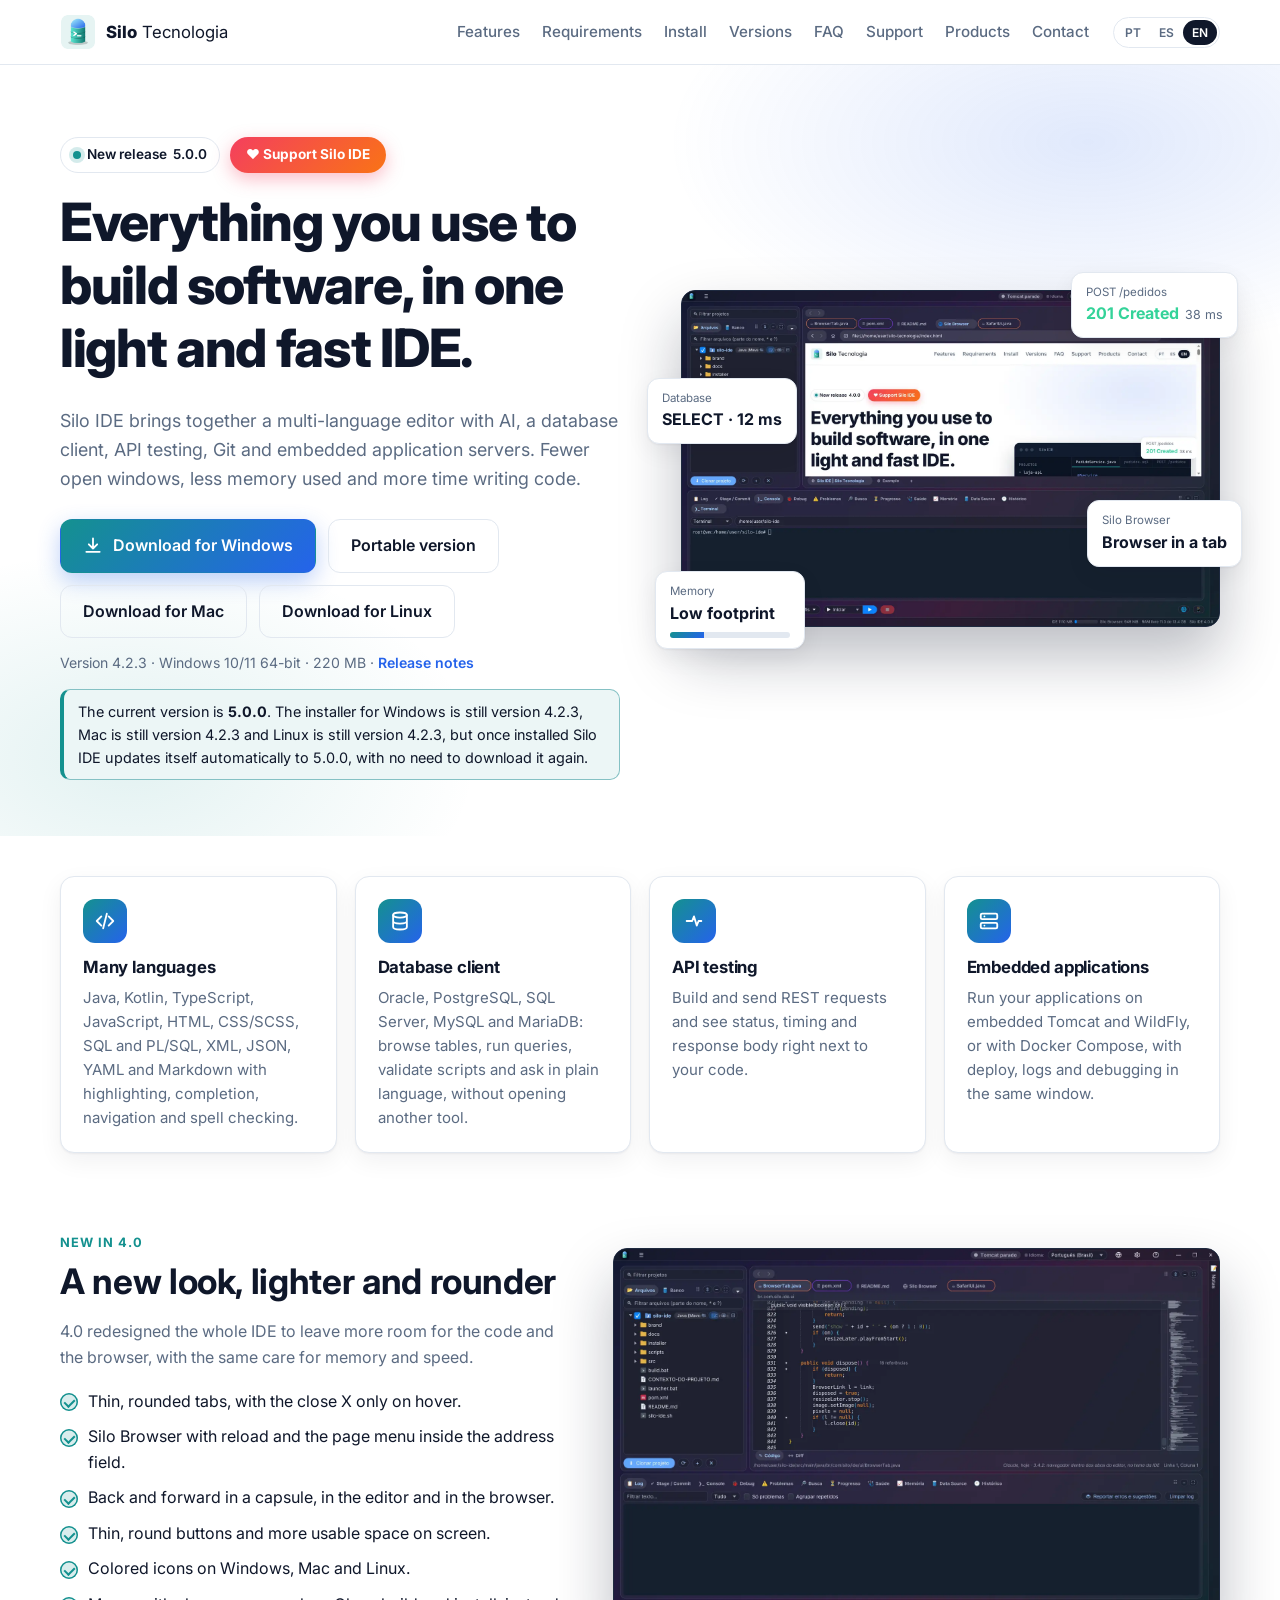
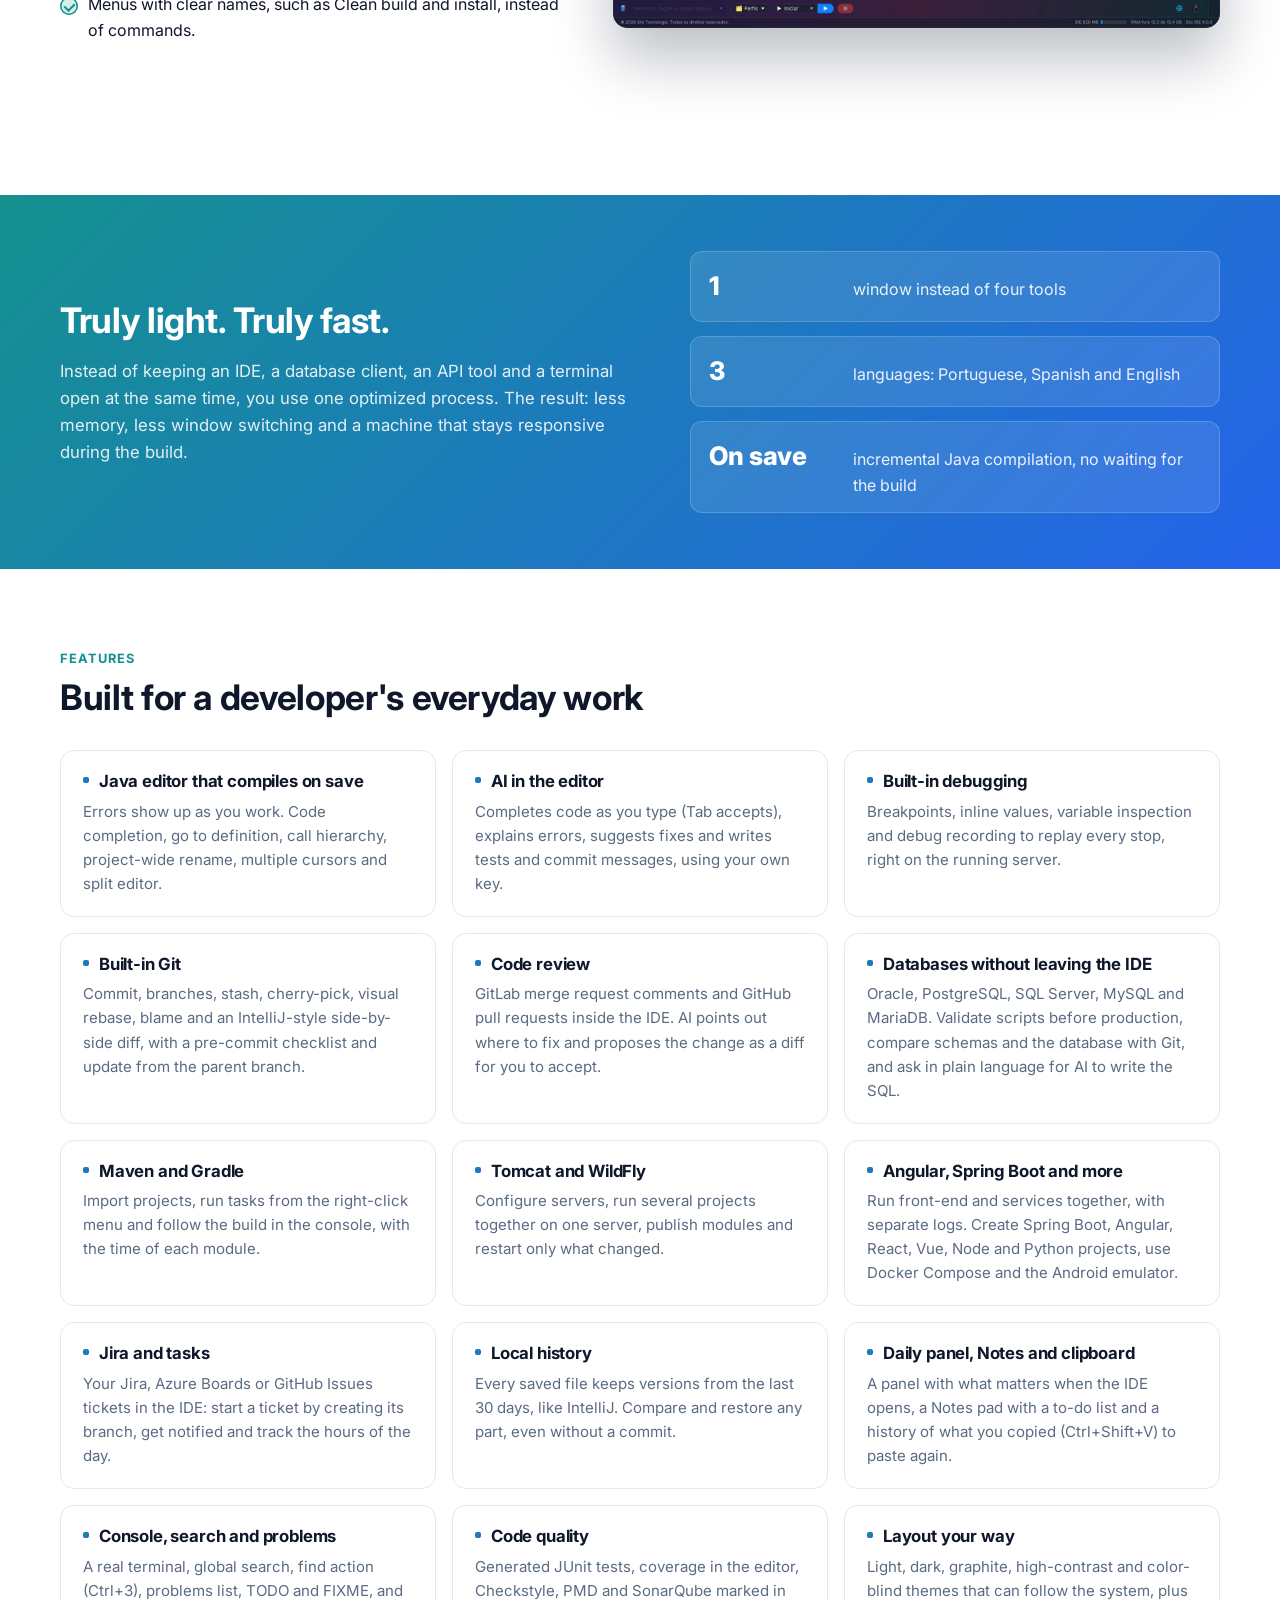
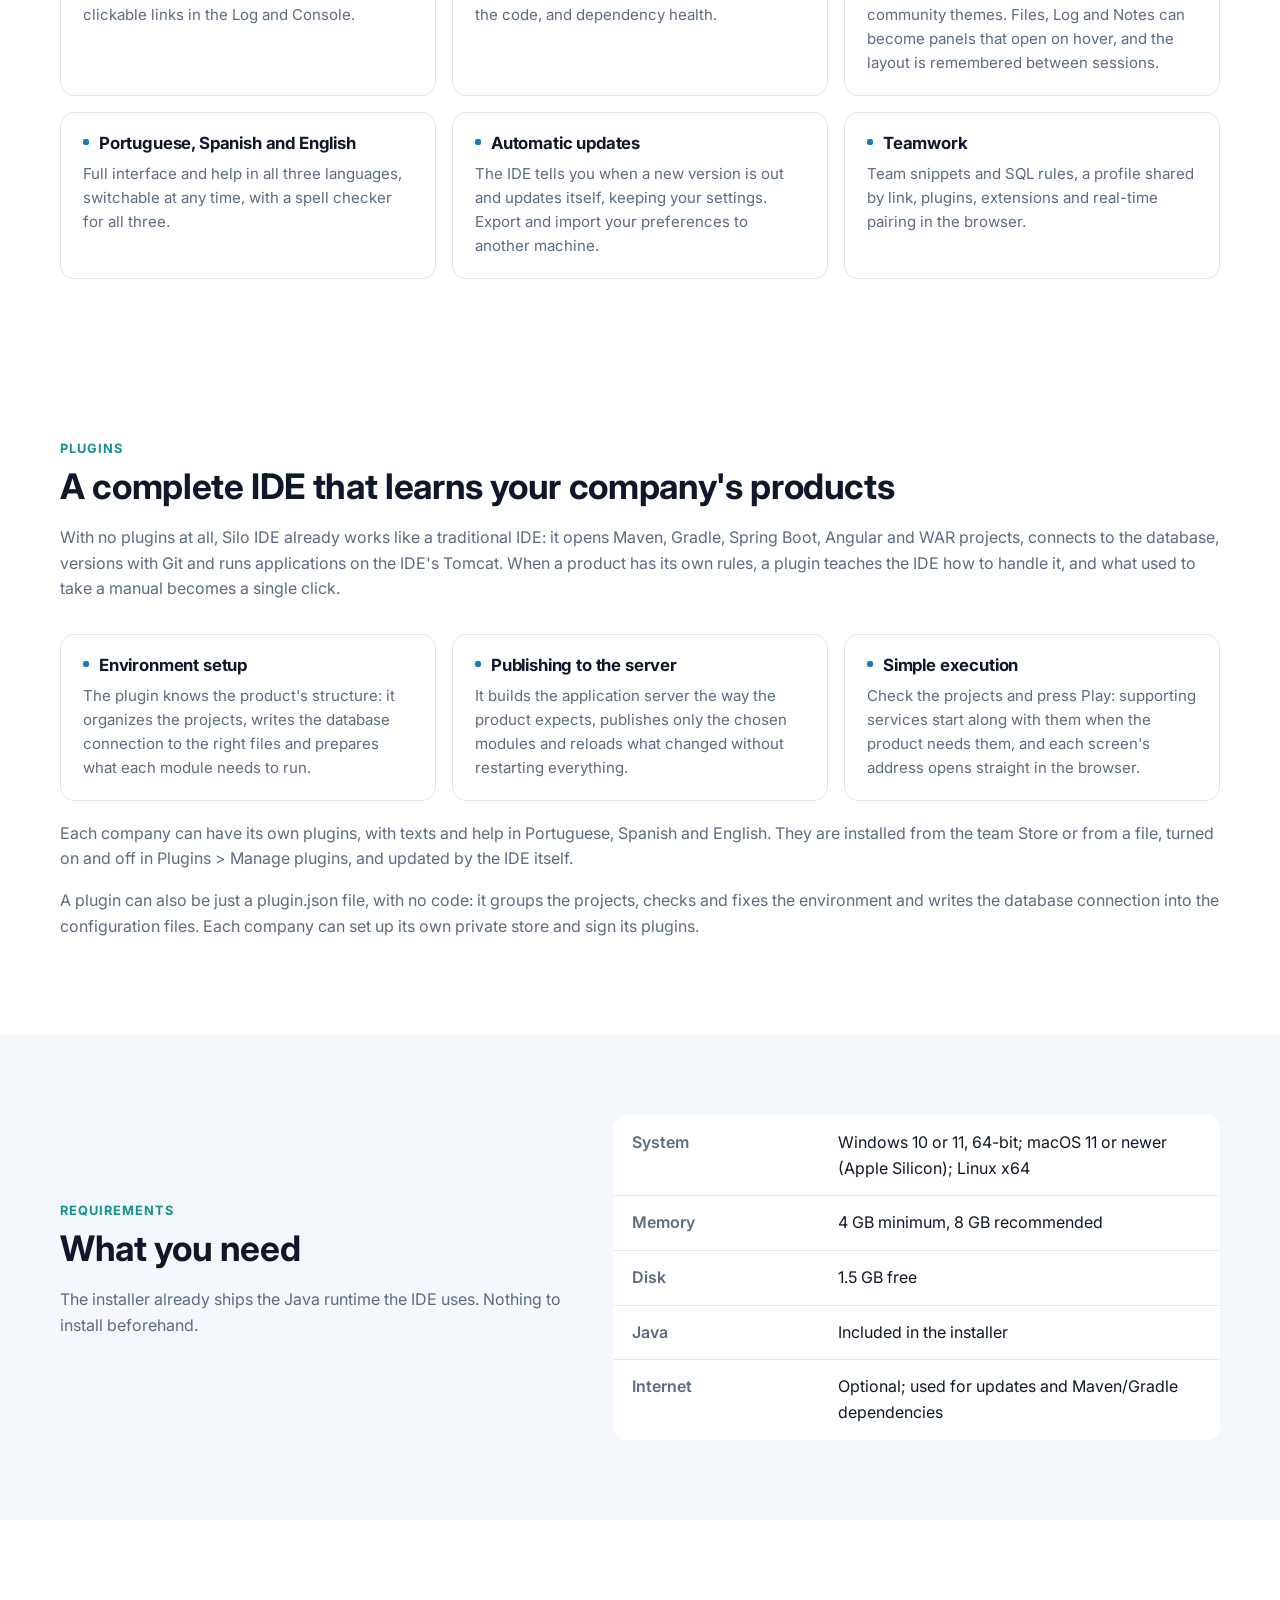
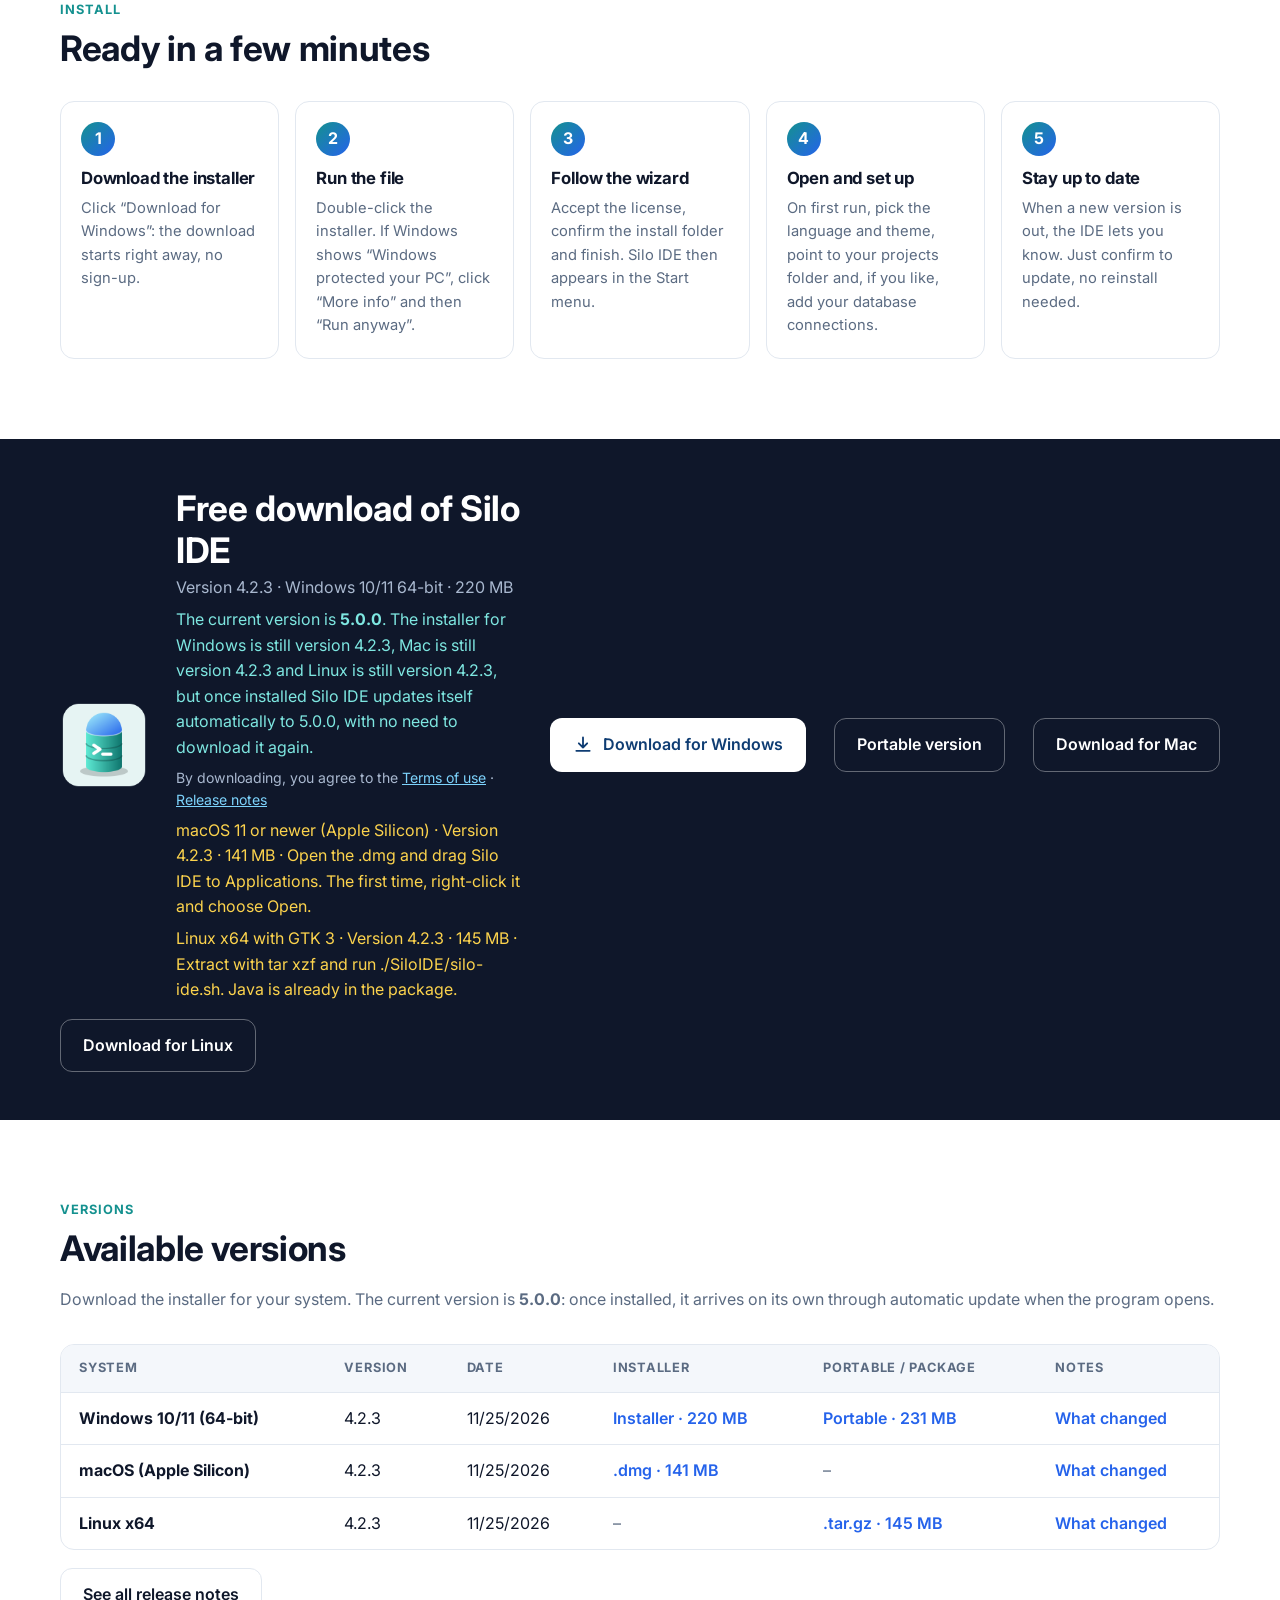
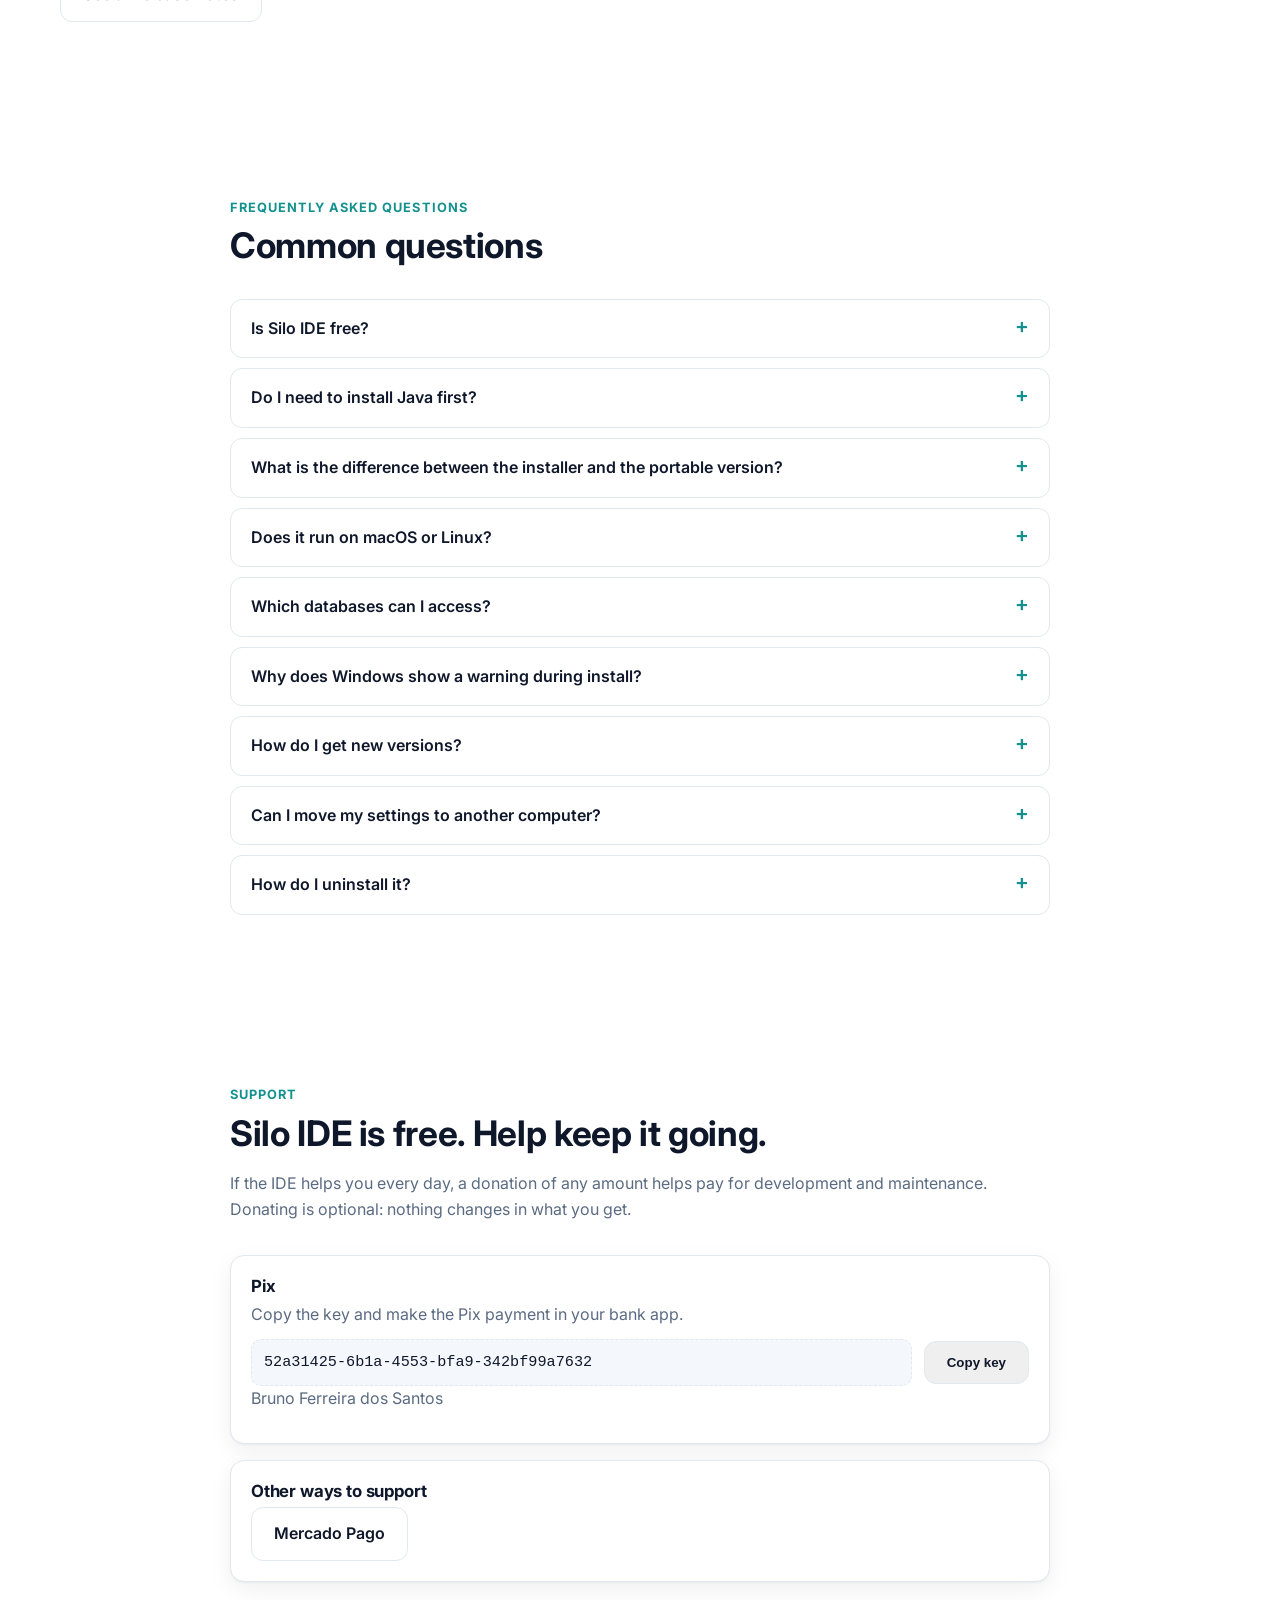
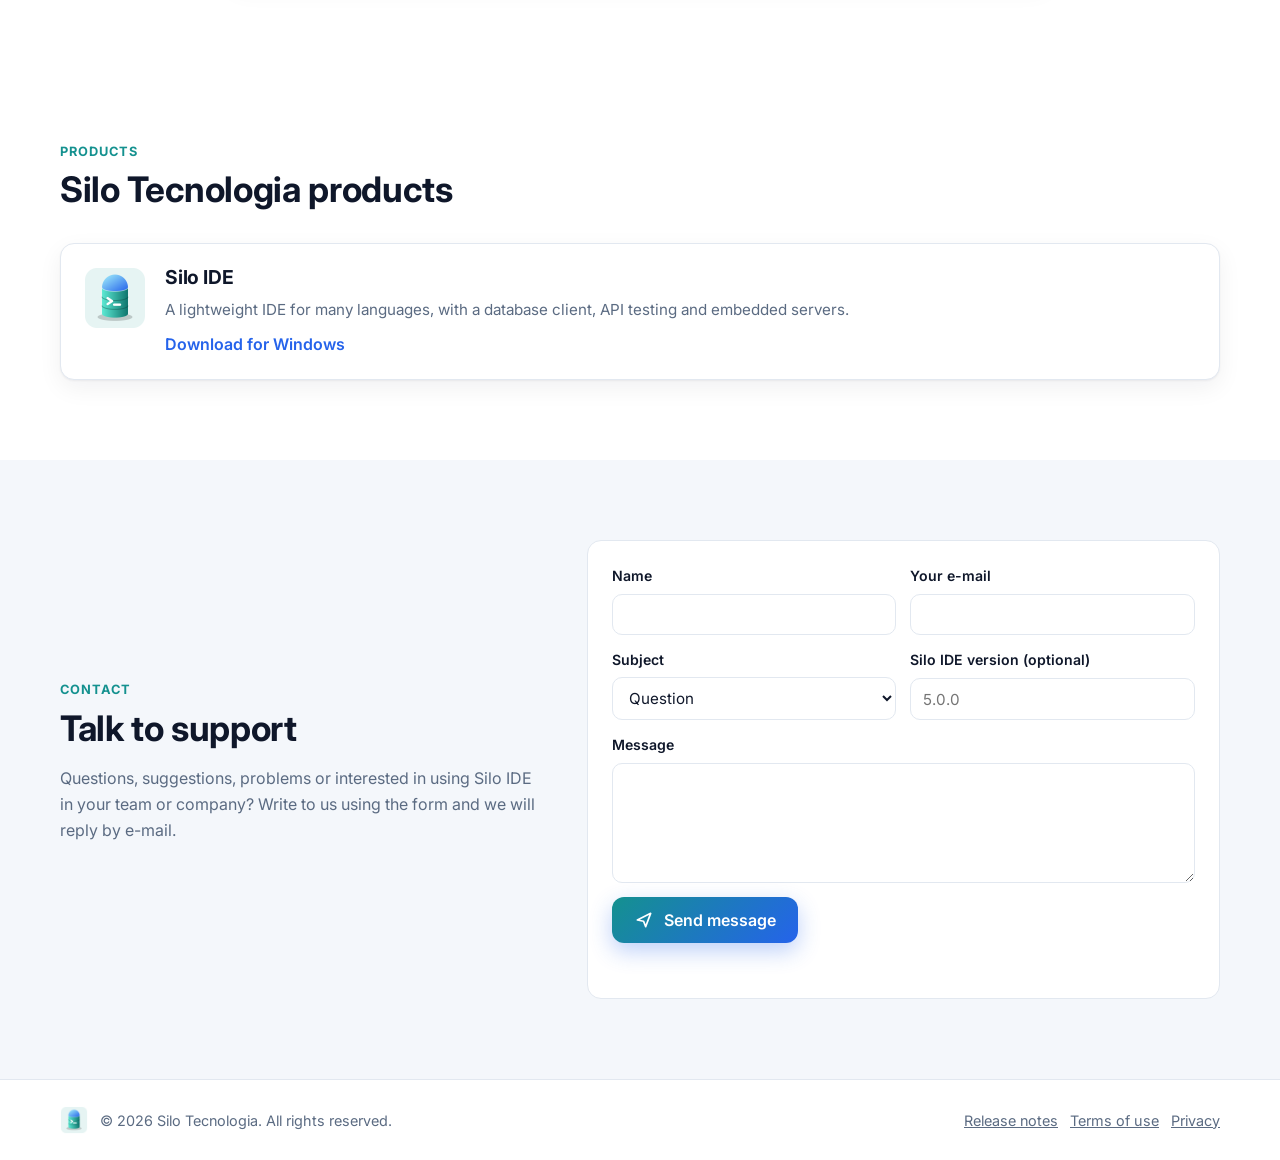
==== commit fee794eb: "Site: notas da 5.0.0 e LATEST 5.0.0 Co-Authored-By: Claude Sonnet 5.5 <noreply@anthropic.com>" ====
--- a/index.html
+++ b/index.html
@@ -14,7 +14,7 @@
   <link rel="preconnect" href="https://fonts.googleapis.com">
   <link rel="preconnect" href="https://fonts.gstatic.com" crossorigin>
   <link href="https://fonts.googleapis.com/css2?family=Inter:wght@400;500;600;700;800&family=JetBrains+Mono:wght@400;600&display=swap" rel="stylesheet">
-  <link rel="stylesheet" href="styles.css?v=4.2.3">
+  <link rel="stylesheet" href="styles.css?v=5.0.0">
 </head>
 <body>
   <header class="topbar">
@@ -366,9 +366,9 @@
   </footer>
 
 
-  <script src="config.js?v=4.2.3.1"></script>
-  <script src="i18n.js?v=4.2.3"></script>
-  <script src="main.js?v=4.2.3.1"></script>
+  <script src="config.js?v=5.0.0"></script>
+  <script src="i18n.js?v=5.0.0"></script>
+  <script src="main.js?v=5.0.0"></script>
   <script src="contador.js?v=1"></script>
 </body>
 </html>
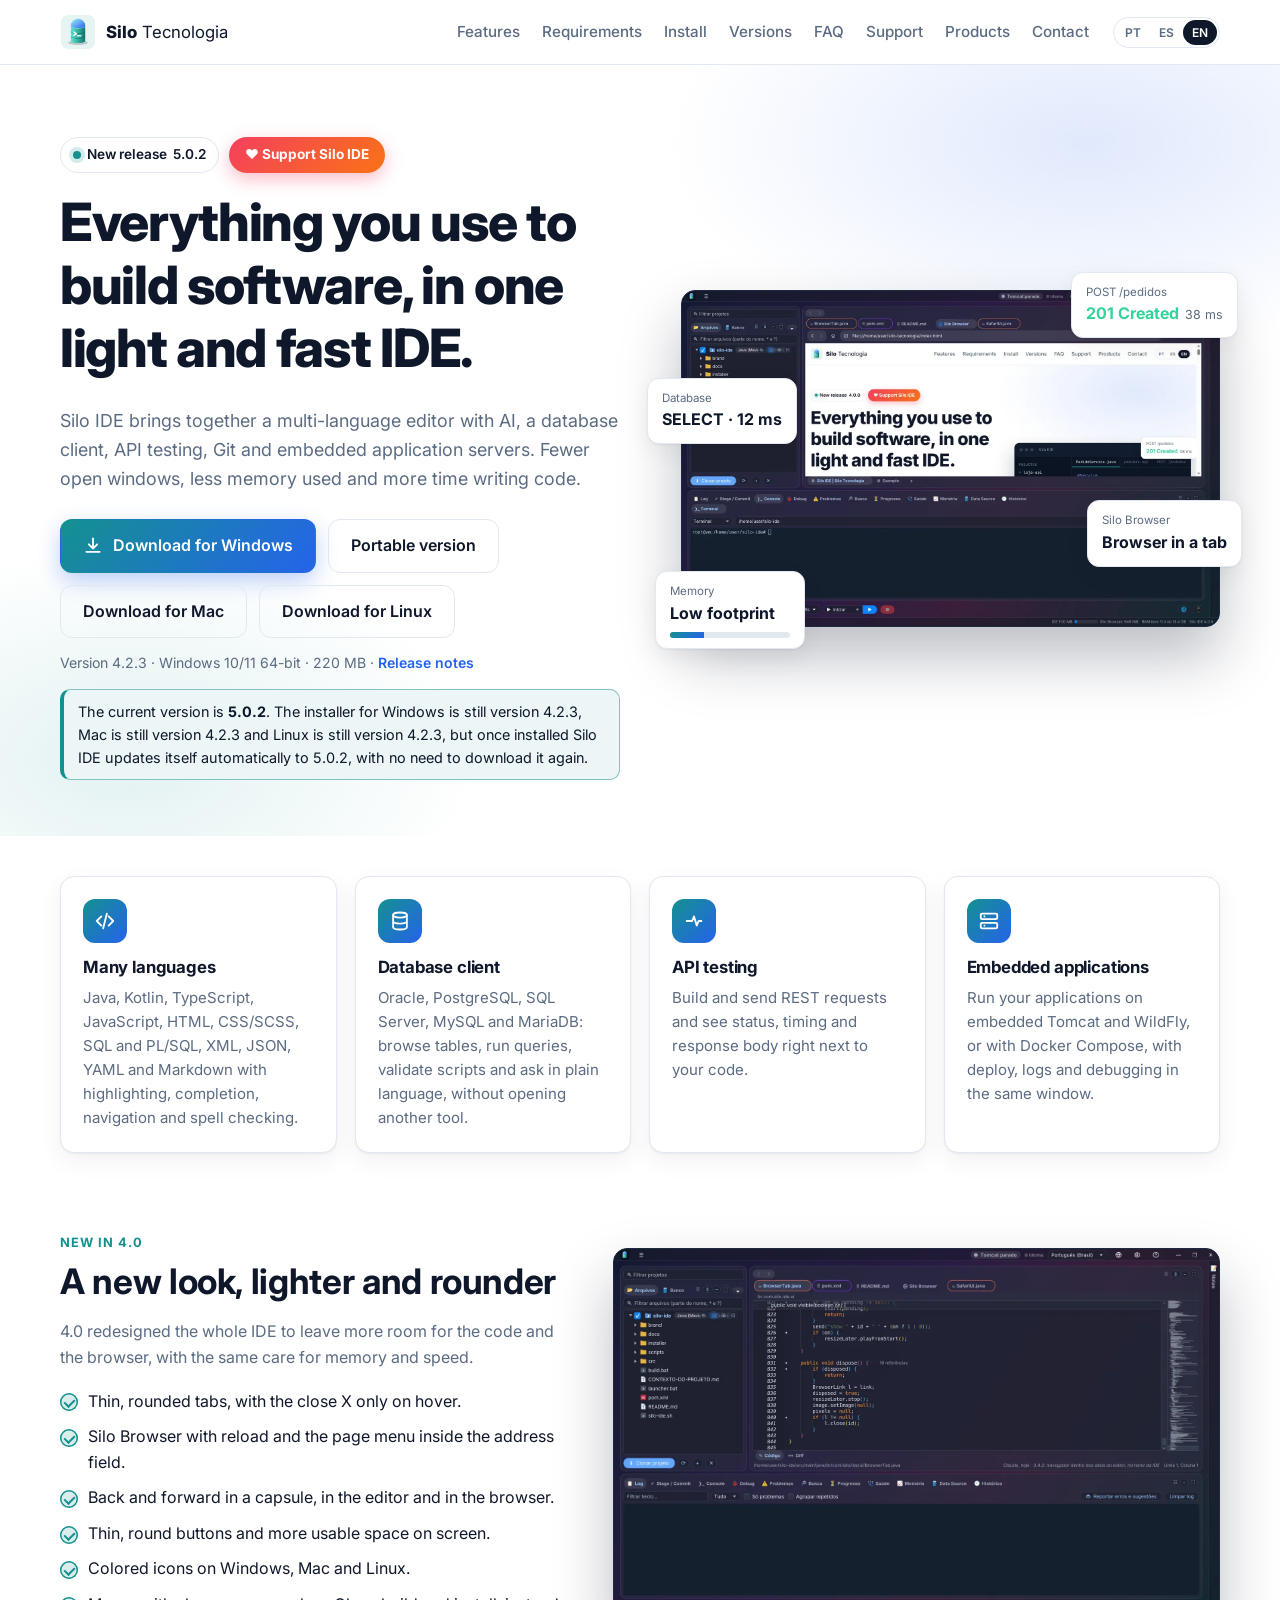
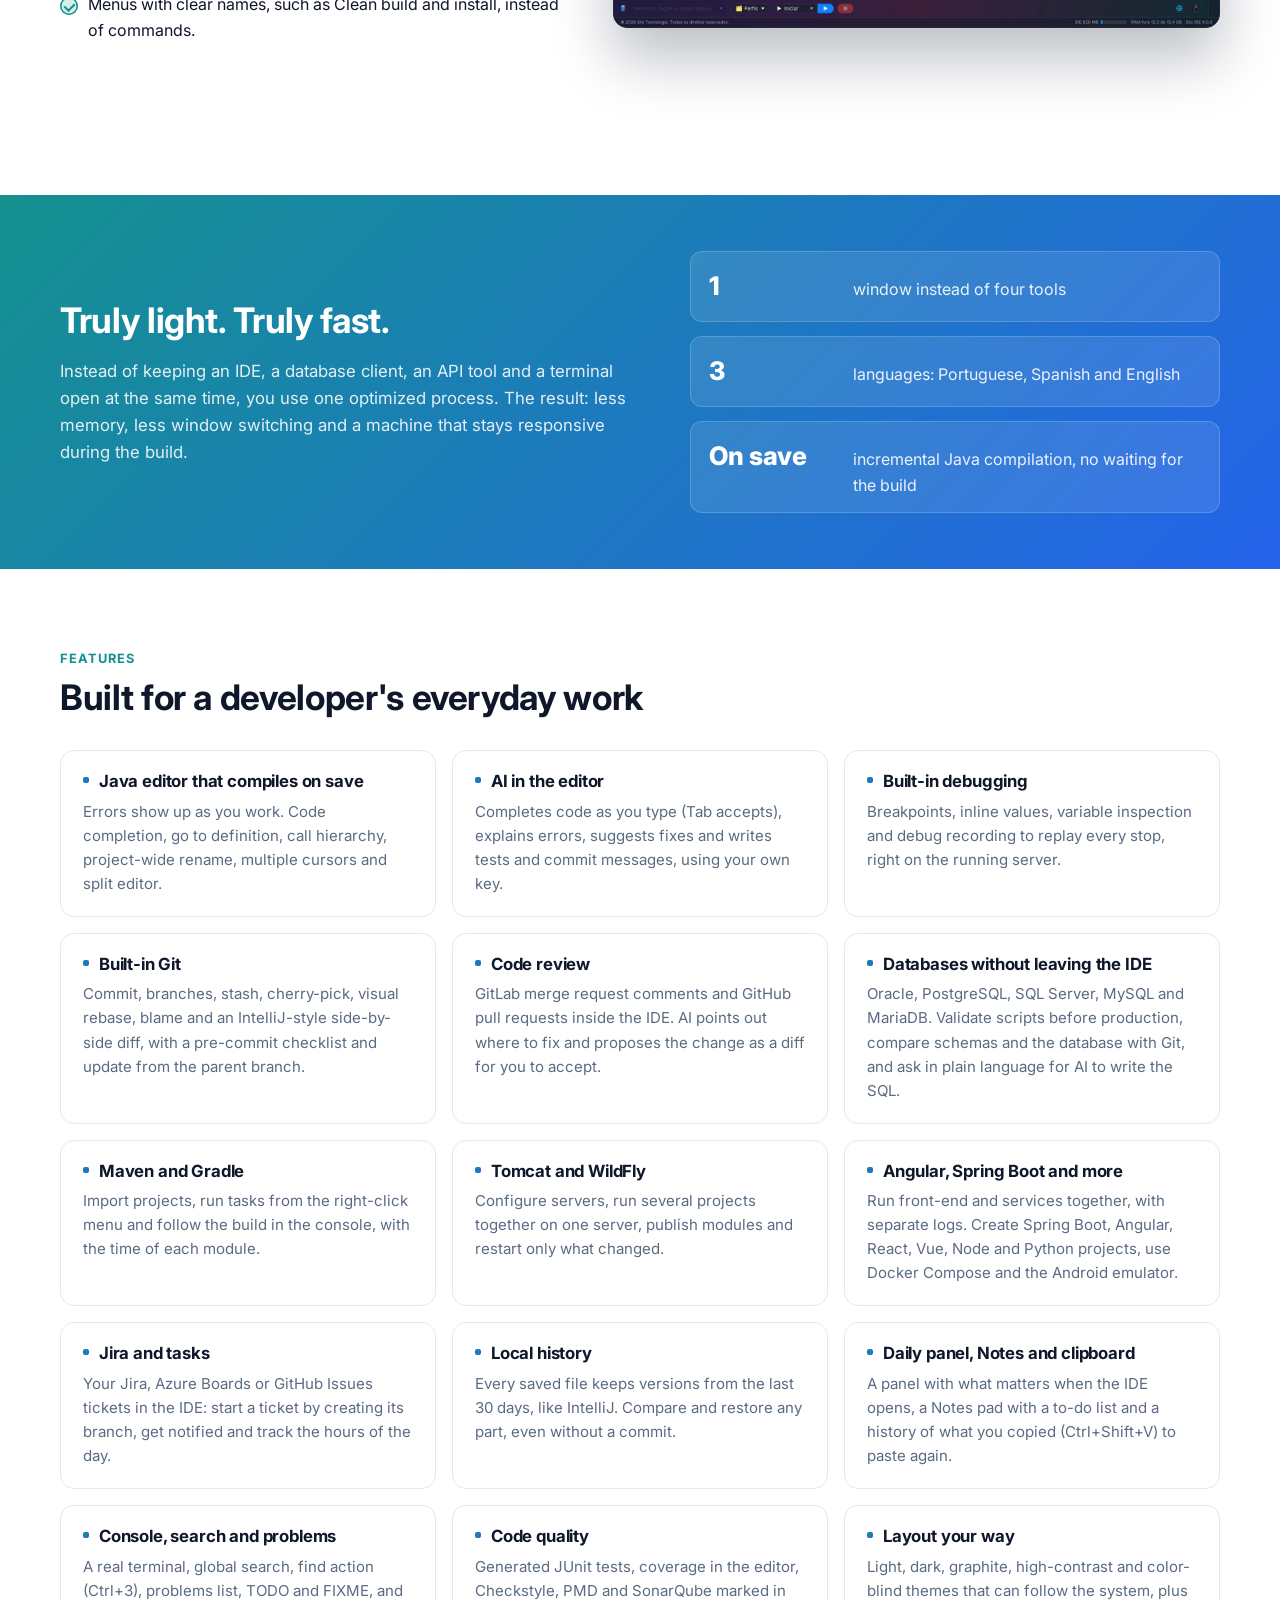
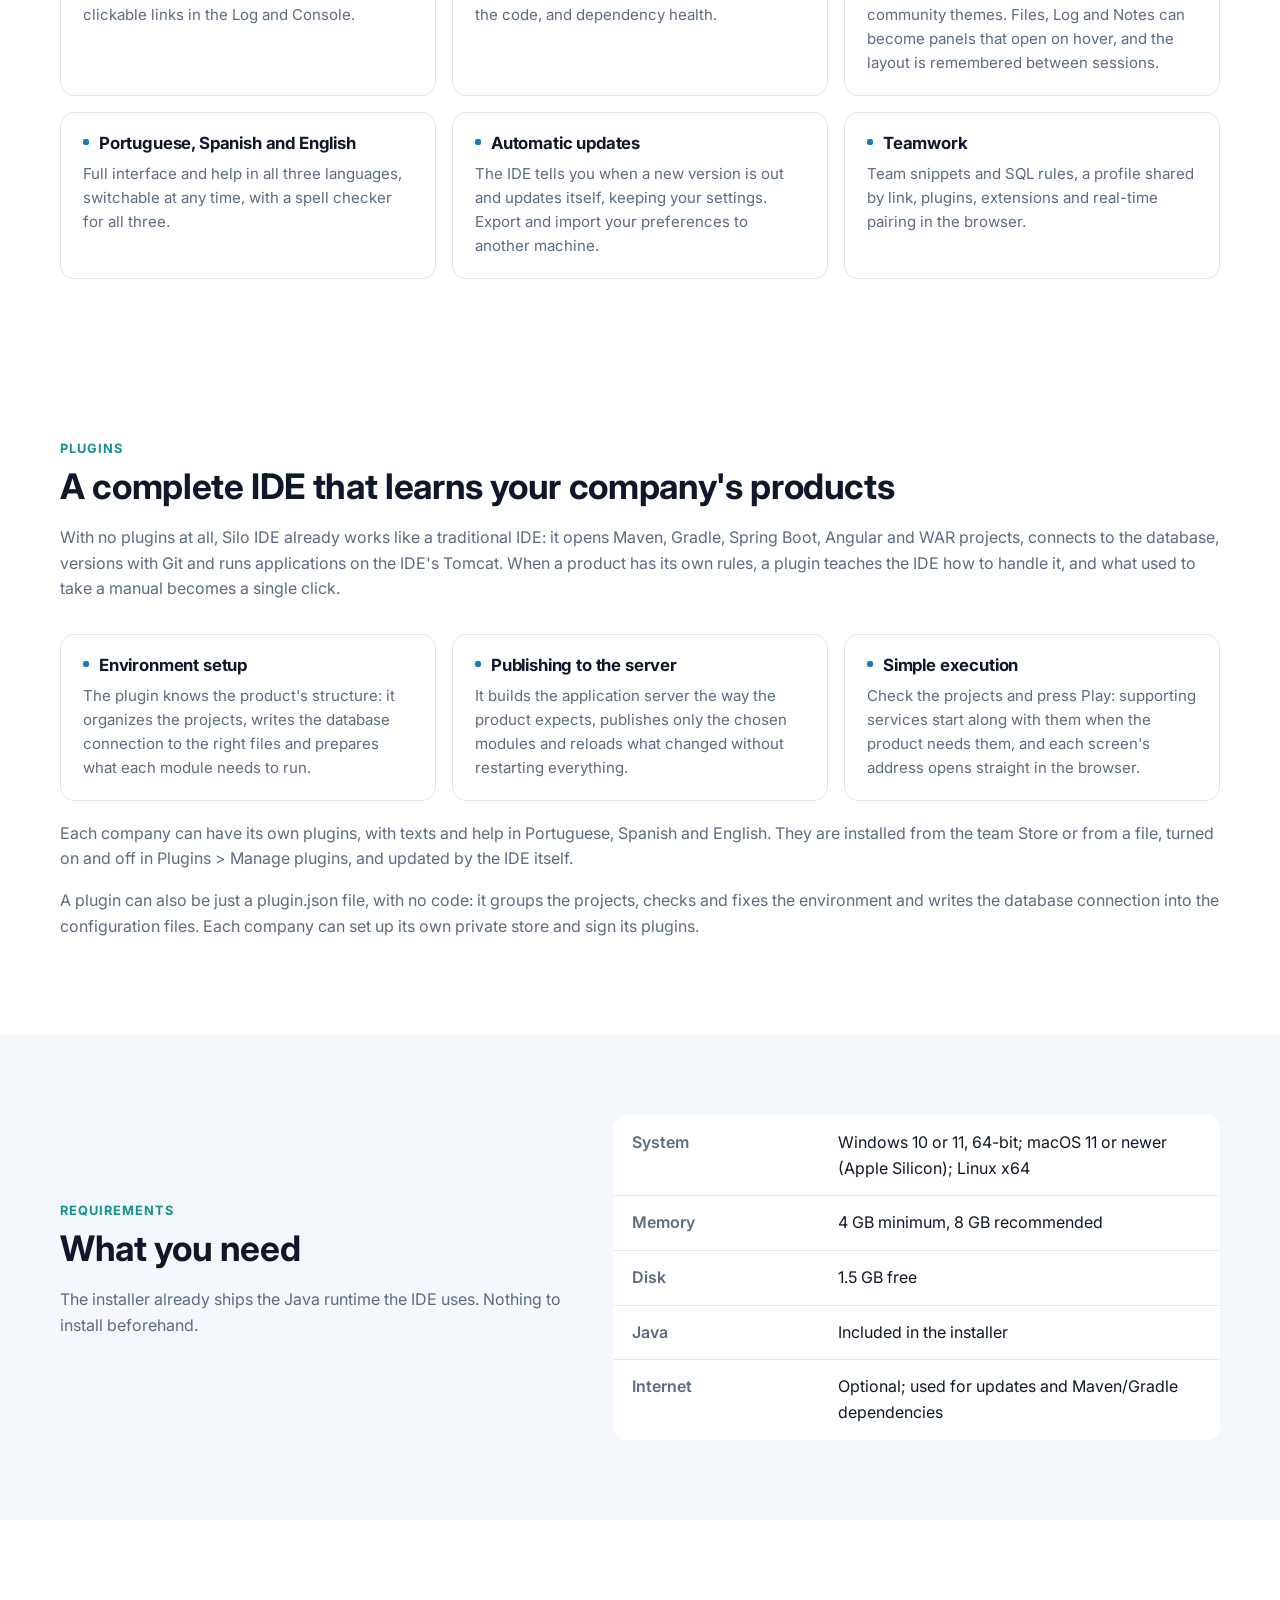
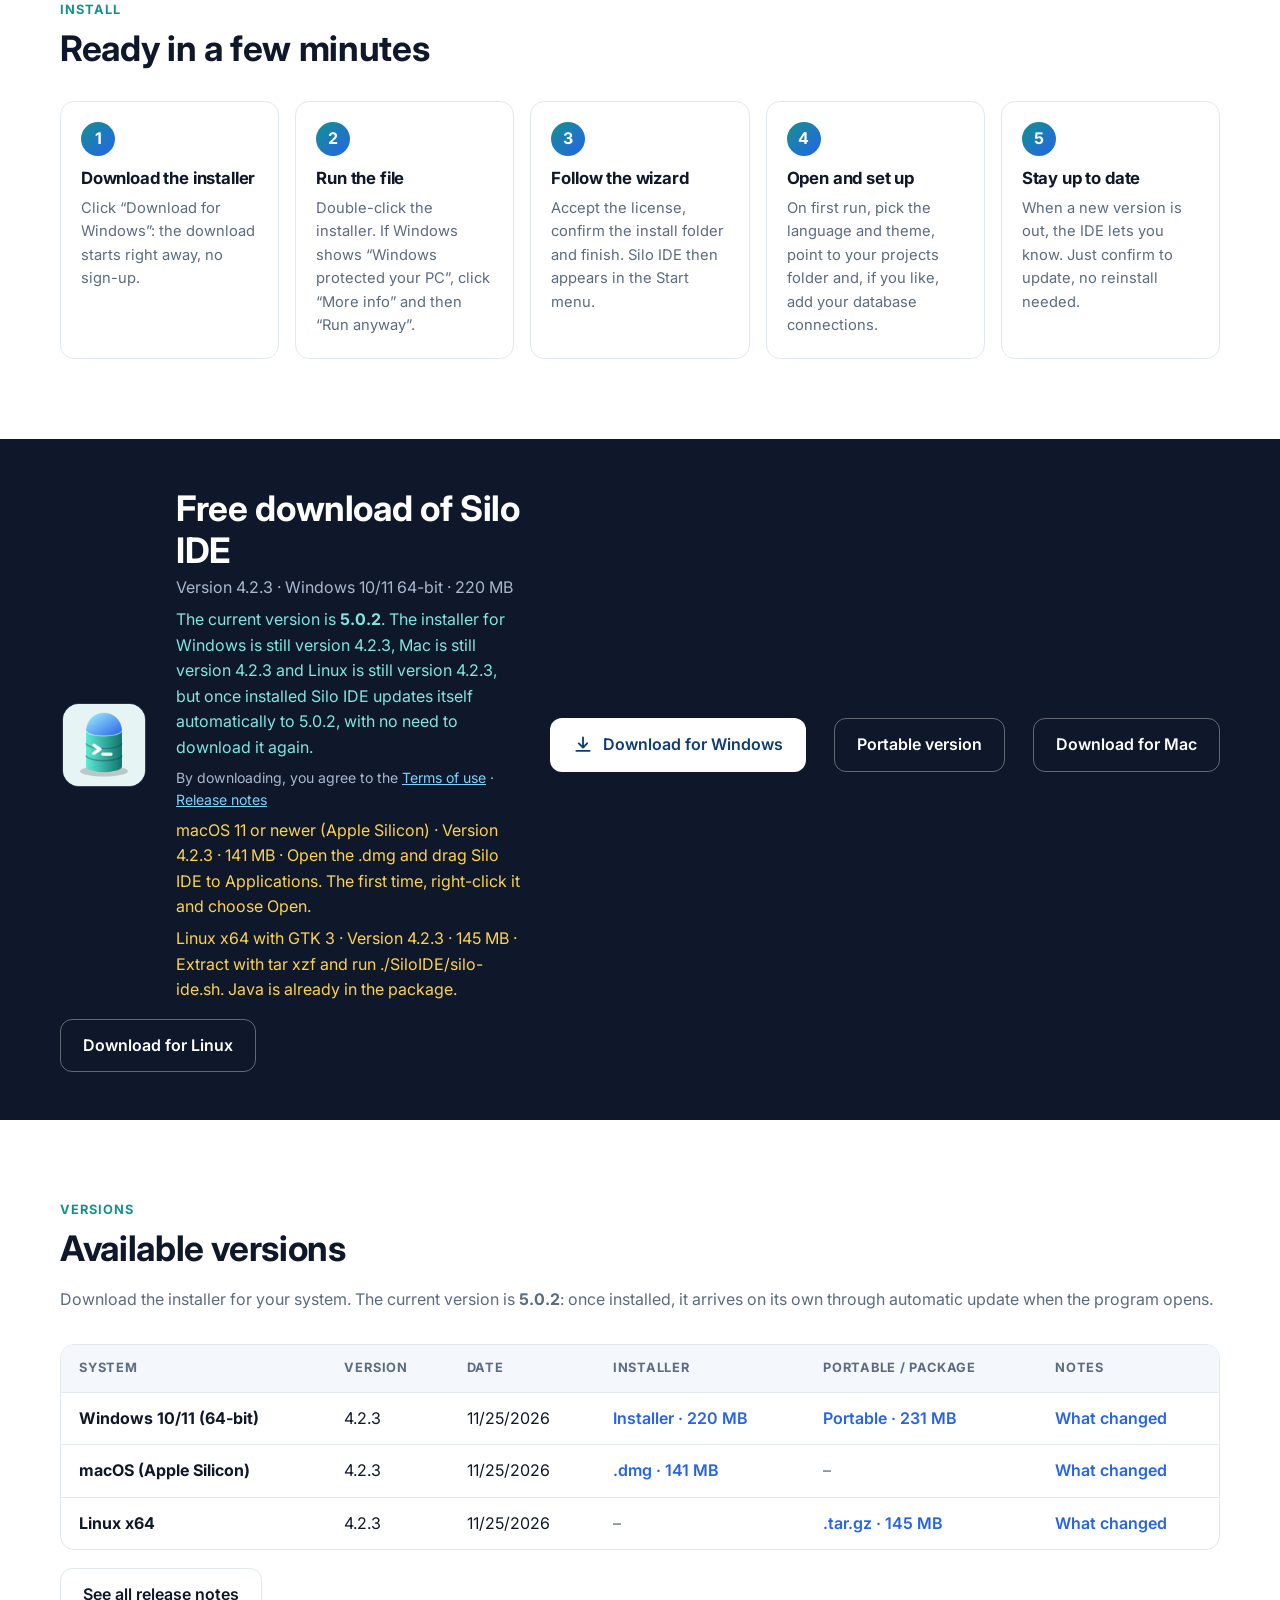
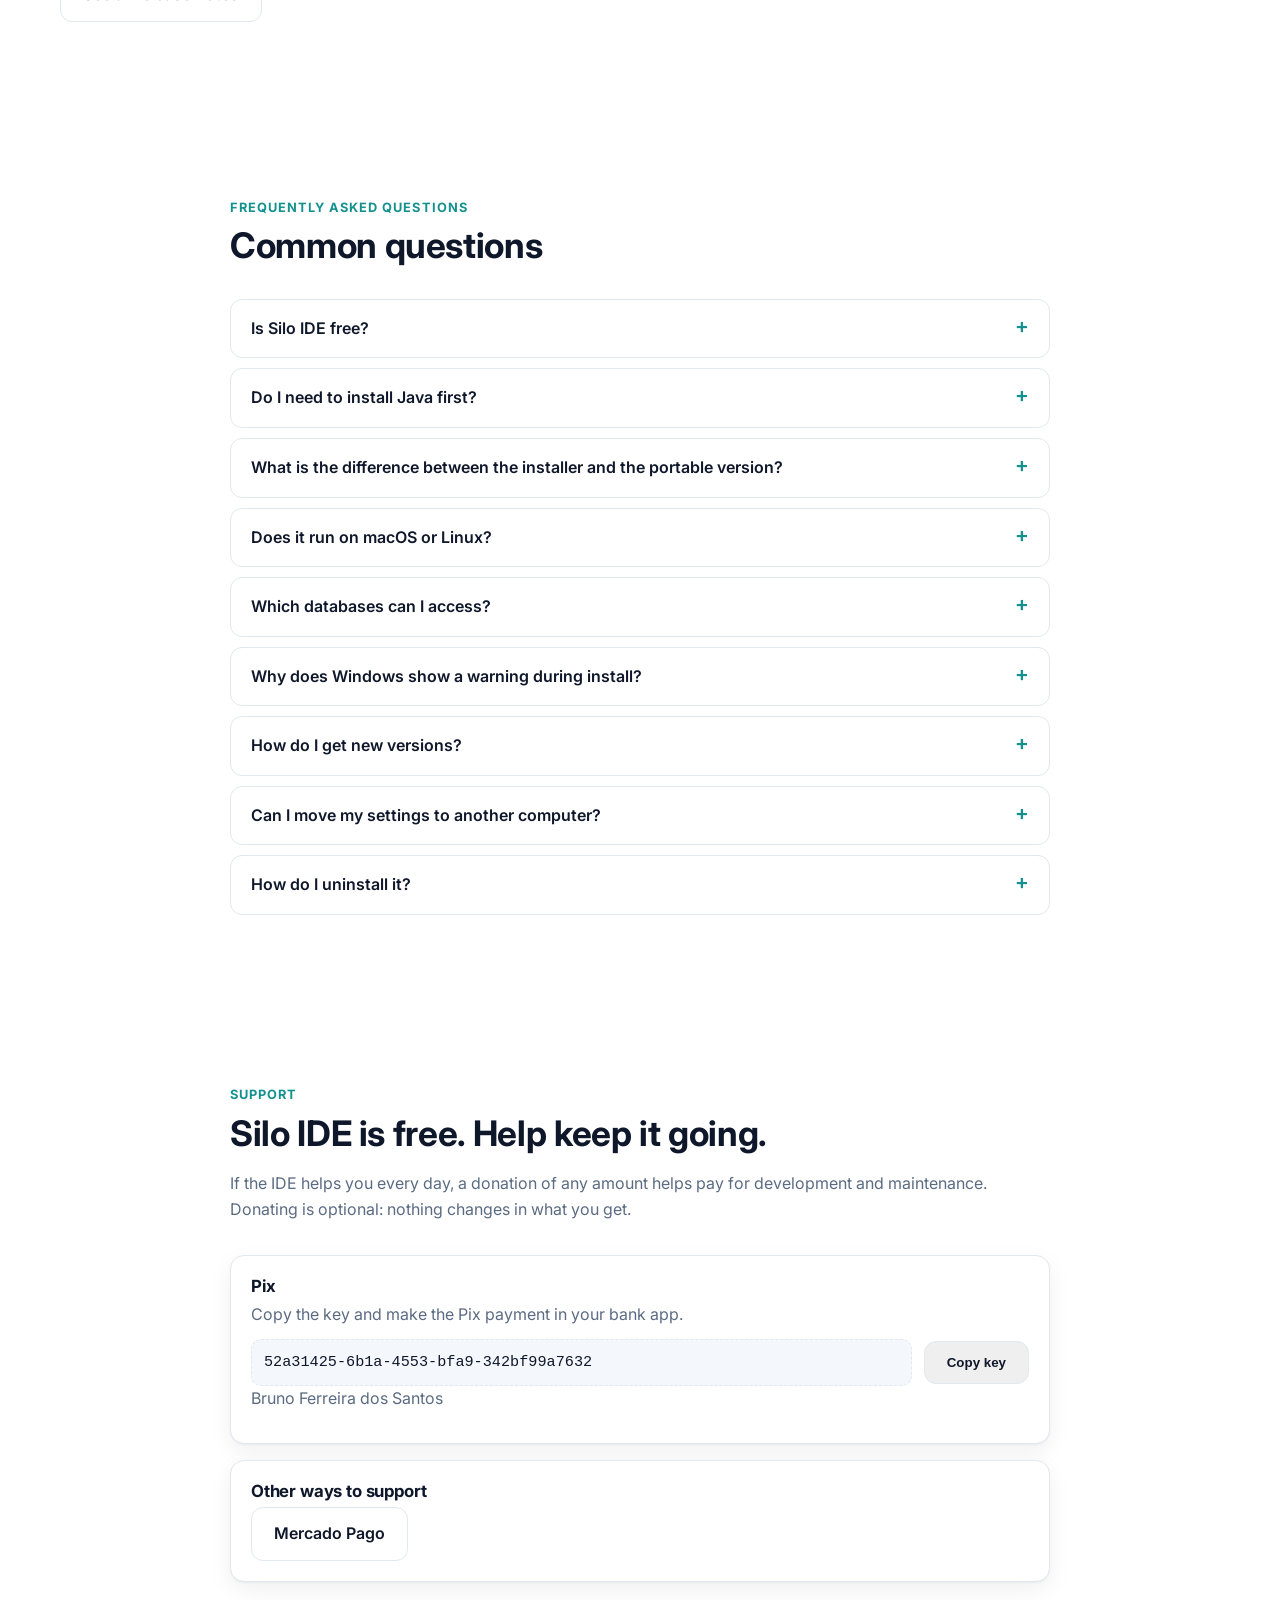
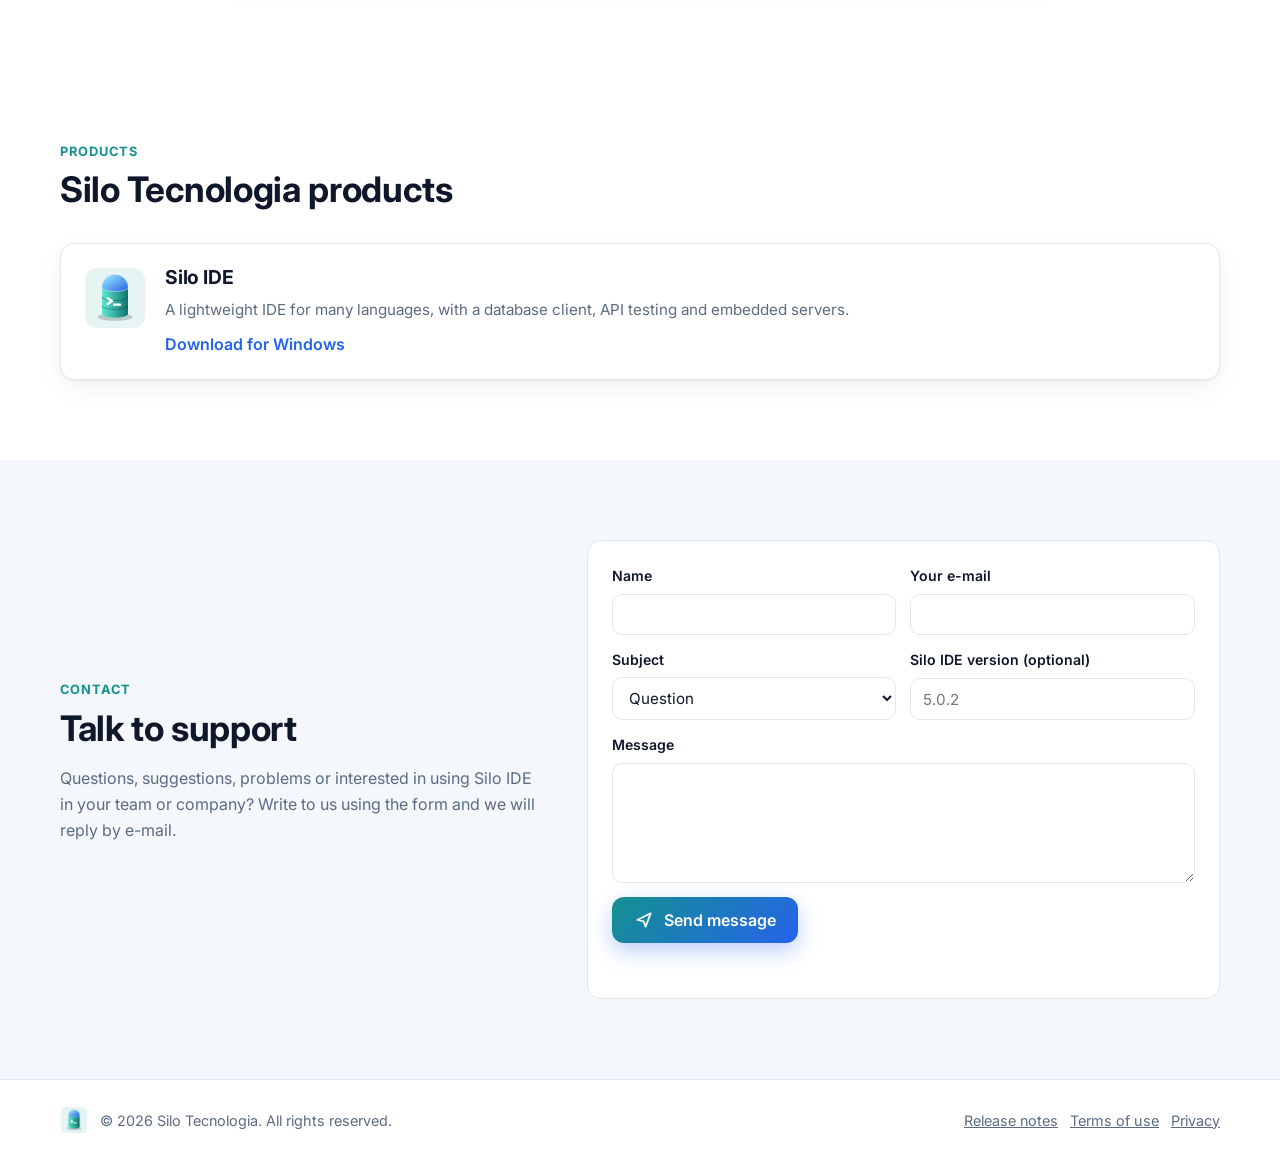
==== commit f738a4a9: "Site: notas da 4.2.4, 4.2.5, 5.0.1 e 5.0.2 e LATEST 5.0.2 Co-Authored-By: Claude Opus 5.5 <noreply@a" ====
--- a/index.html
+++ b/index.html
@@ -14,7 +14,7 @@
   <link rel="preconnect" href="https://fonts.googleapis.com">
   <link rel="preconnect" href="https://fonts.gstatic.com" crossorigin>
   <link href="https://fonts.googleapis.com/css2?family=Inter:wght@400;500;600;700;800&family=JetBrains+Mono:wght@400;600&display=swap" rel="stylesheet">
-  <link rel="stylesheet" href="styles.css?v=5.0.0">
+  <link rel="stylesheet" href="styles.css?v=5.0.2">
 </head>
 <body>
   <header class="topbar">
@@ -366,9 +366,9 @@
   </footer>
 
 
-  <script src="config.js?v=5.0.0"></script>
-  <script src="i18n.js?v=5.0.0"></script>
-  <script src="main.js?v=5.0.0"></script>
+  <script src="config.js?v=5.0.2"></script>
+  <script src="i18n.js?v=5.0.2"></script>
+  <script src="main.js?v=5.0.2"></script>
   <script src="contador.js?v=1"></script>
 </body>
 </html>
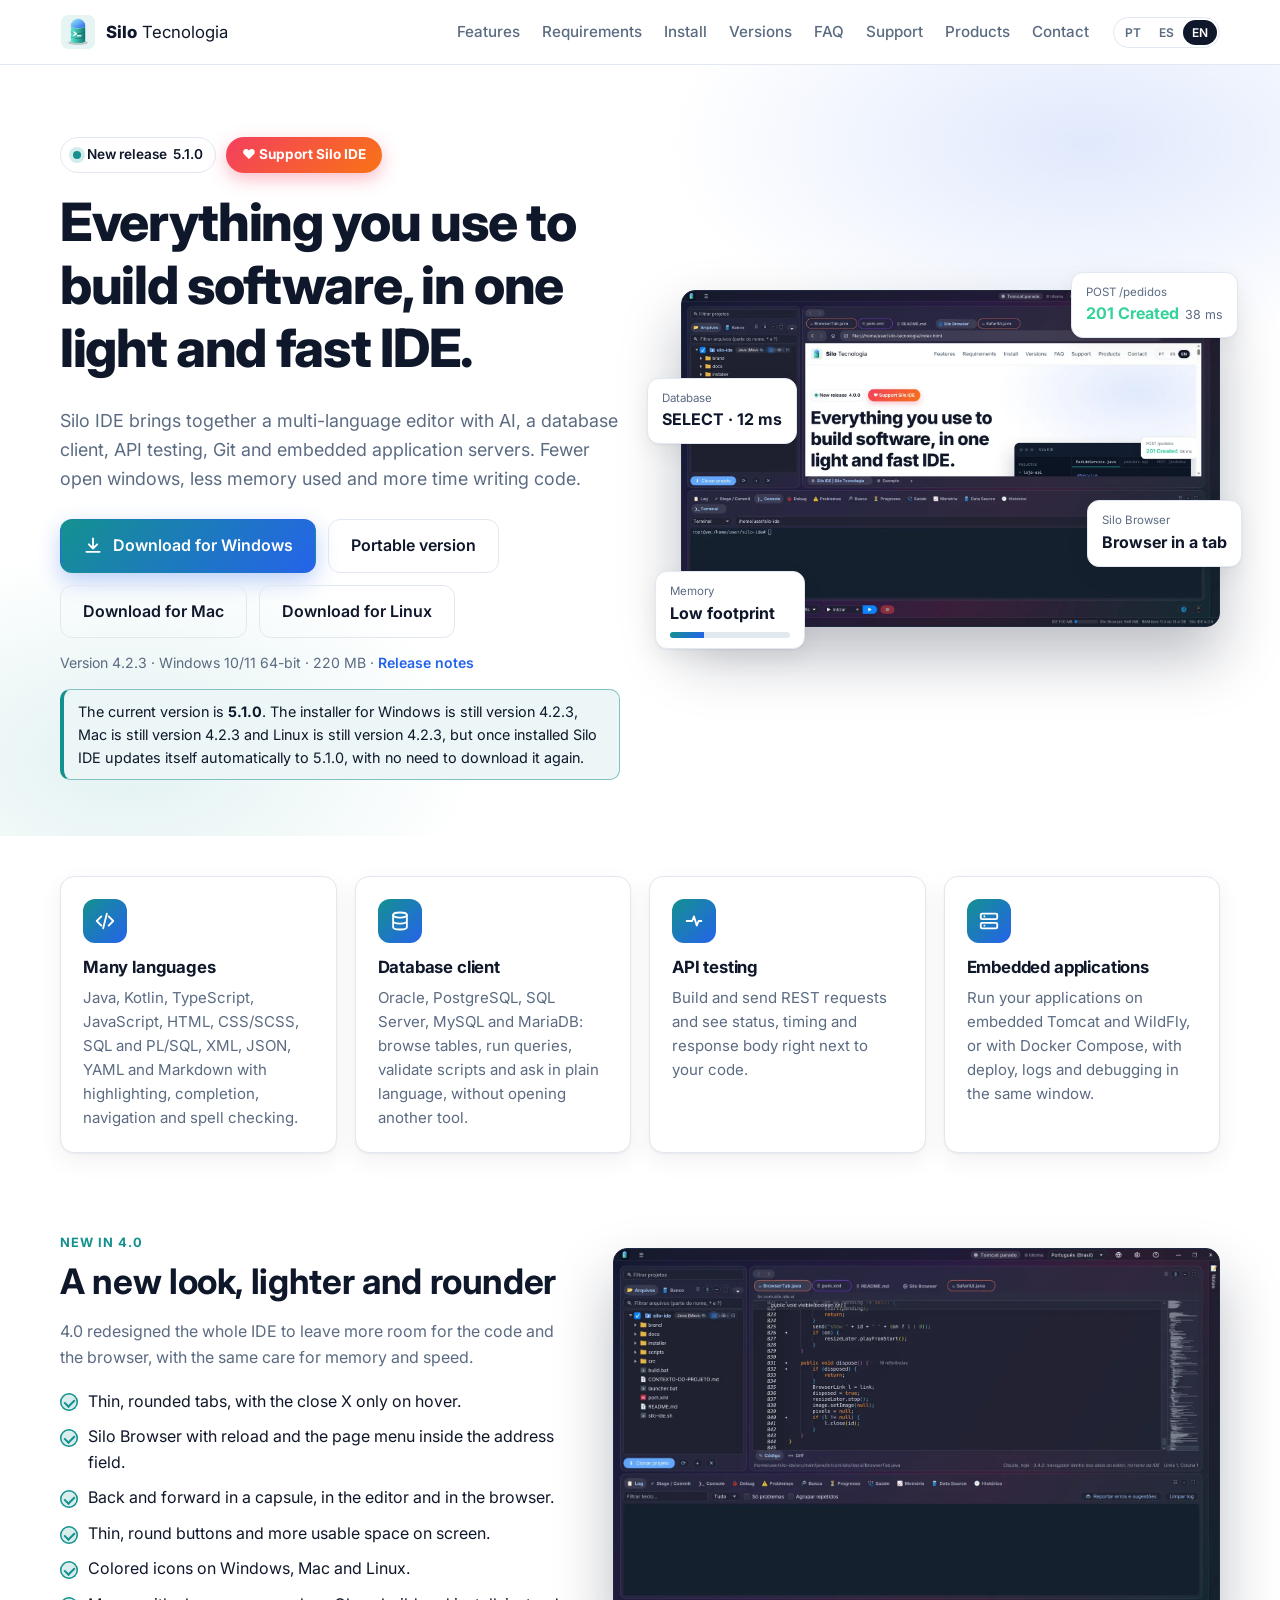
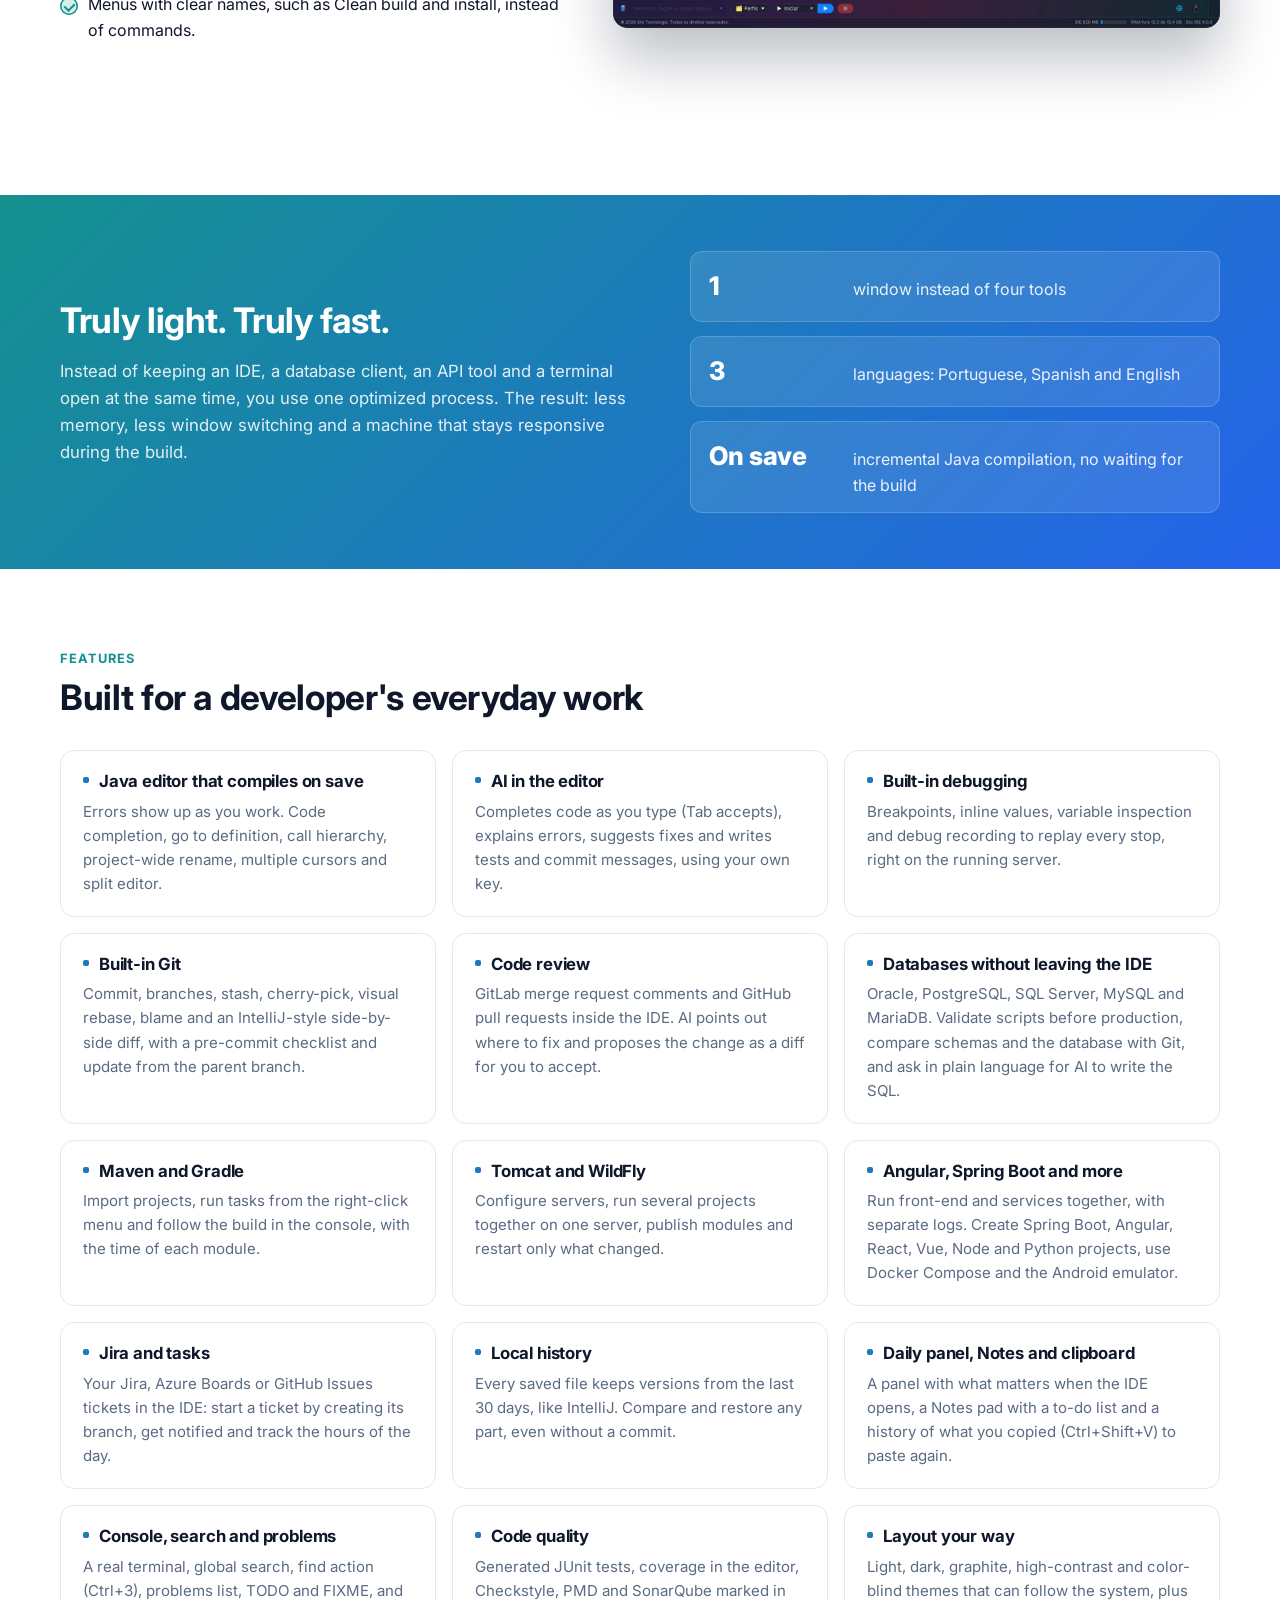
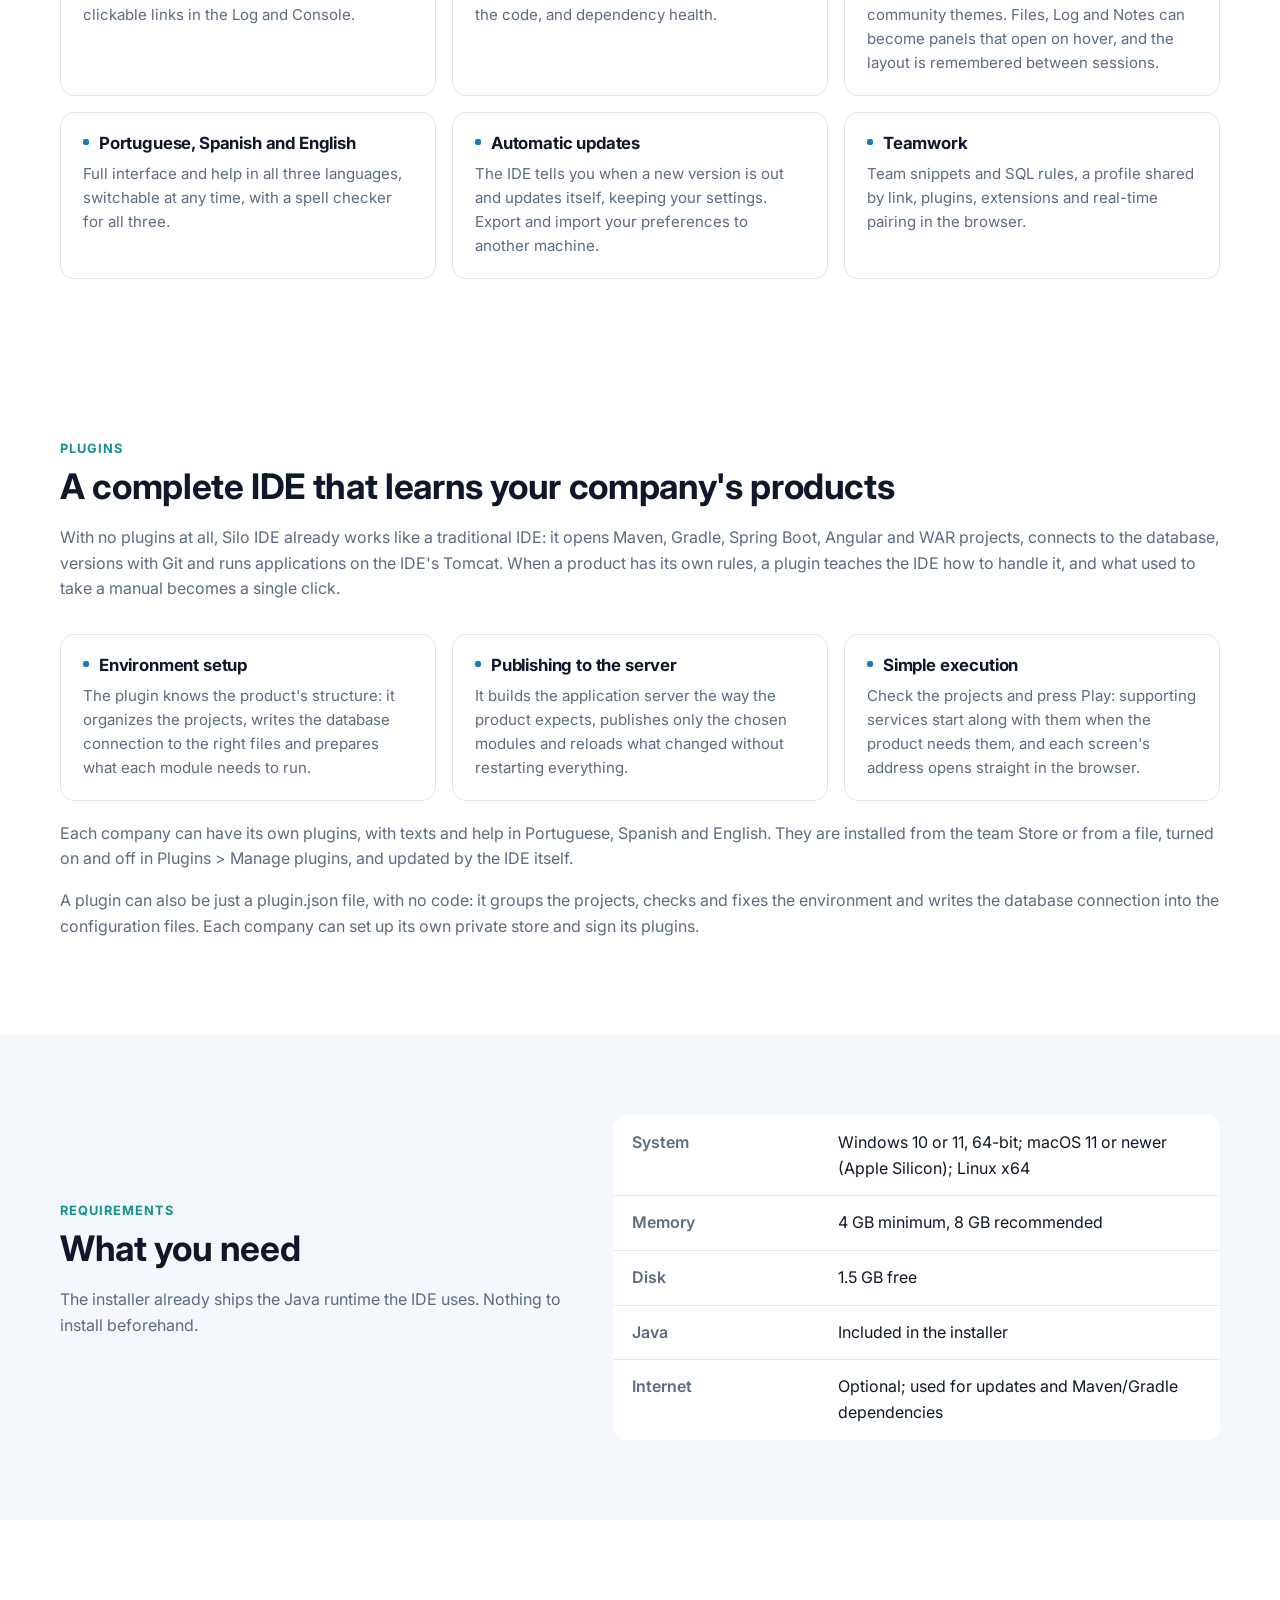
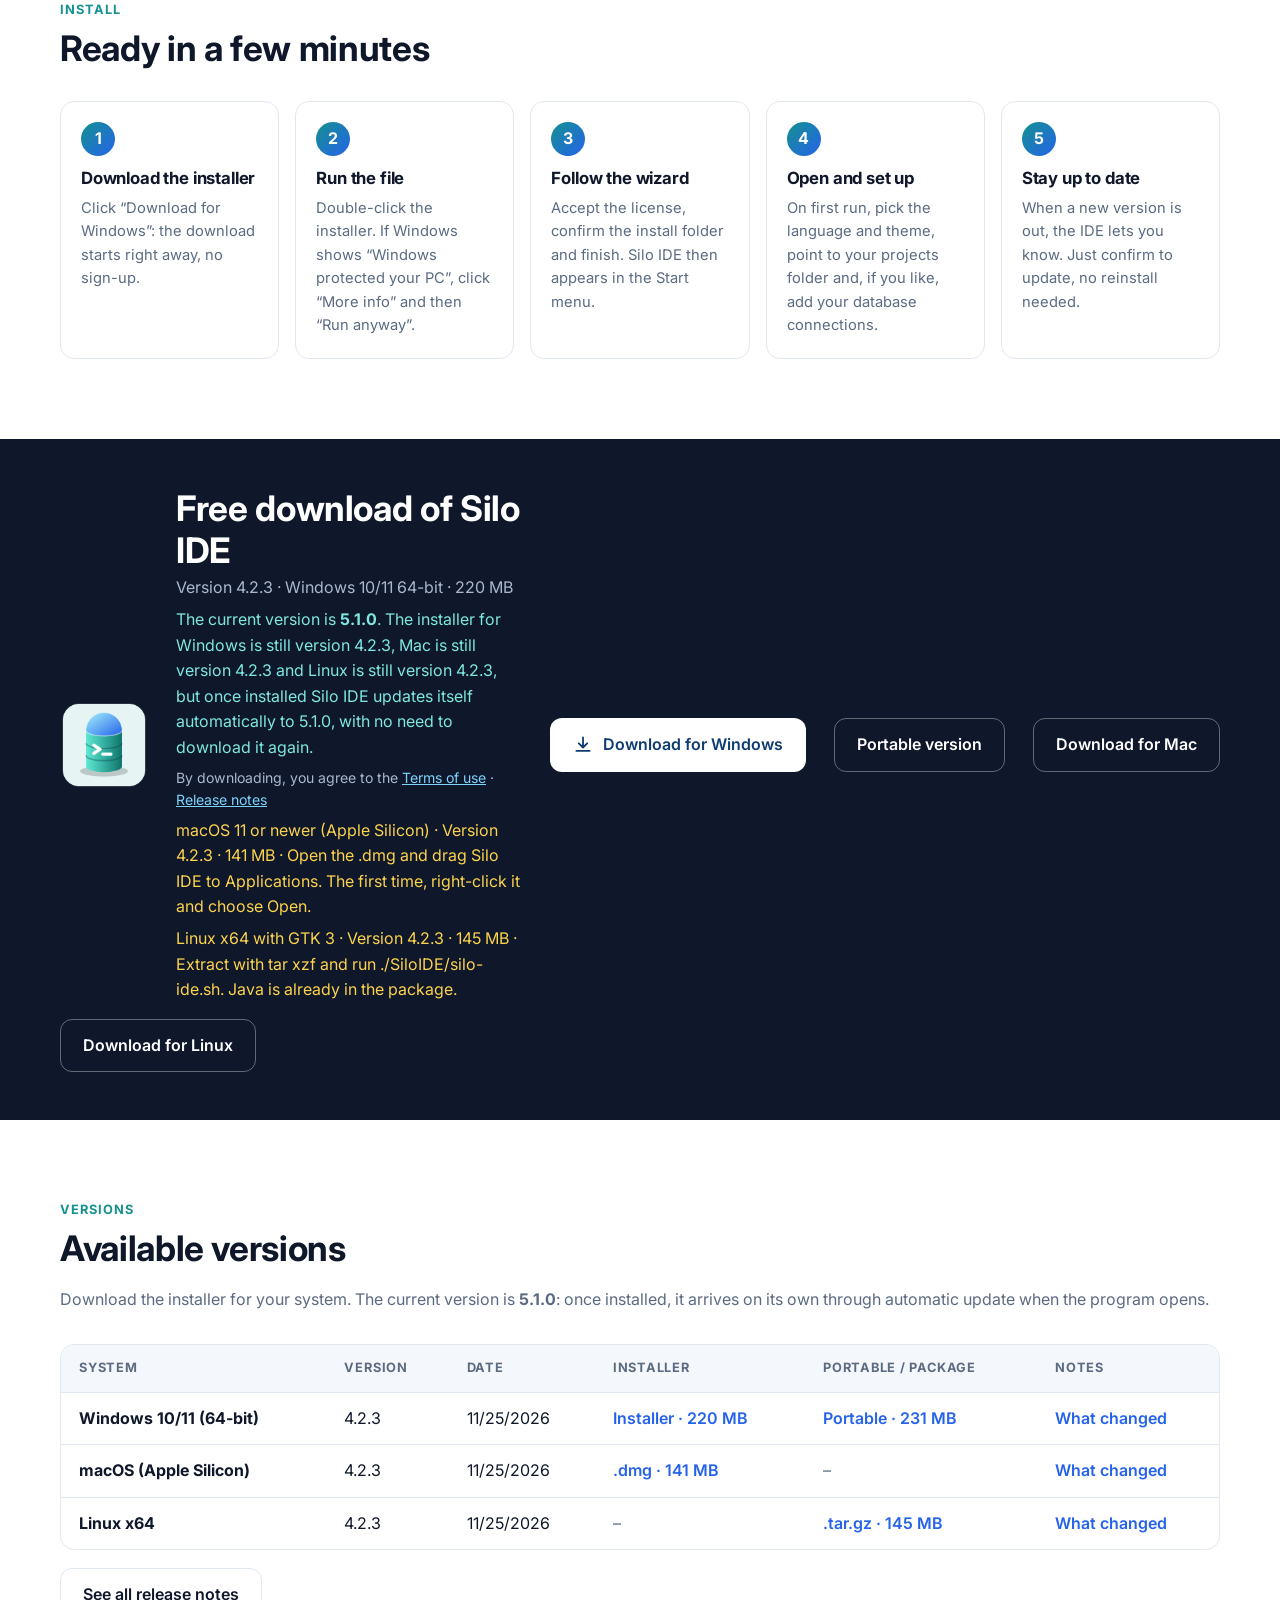
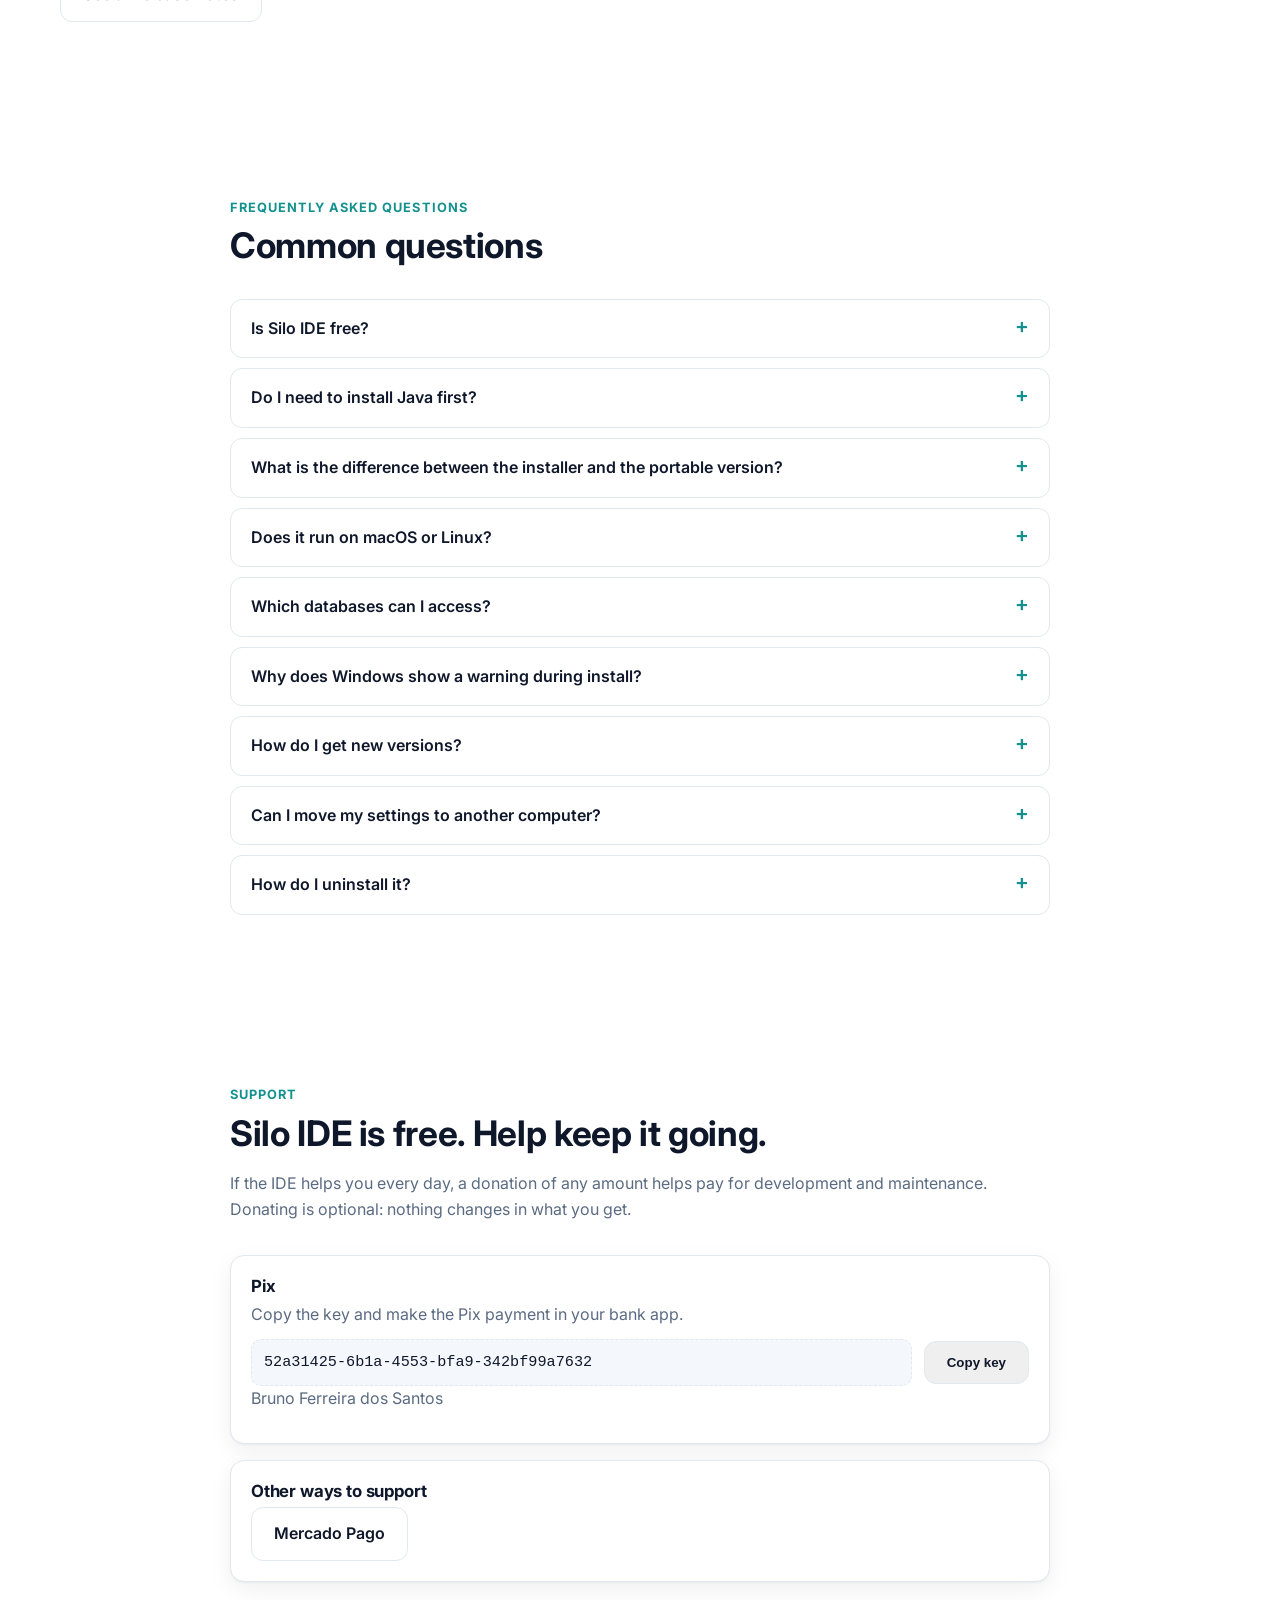
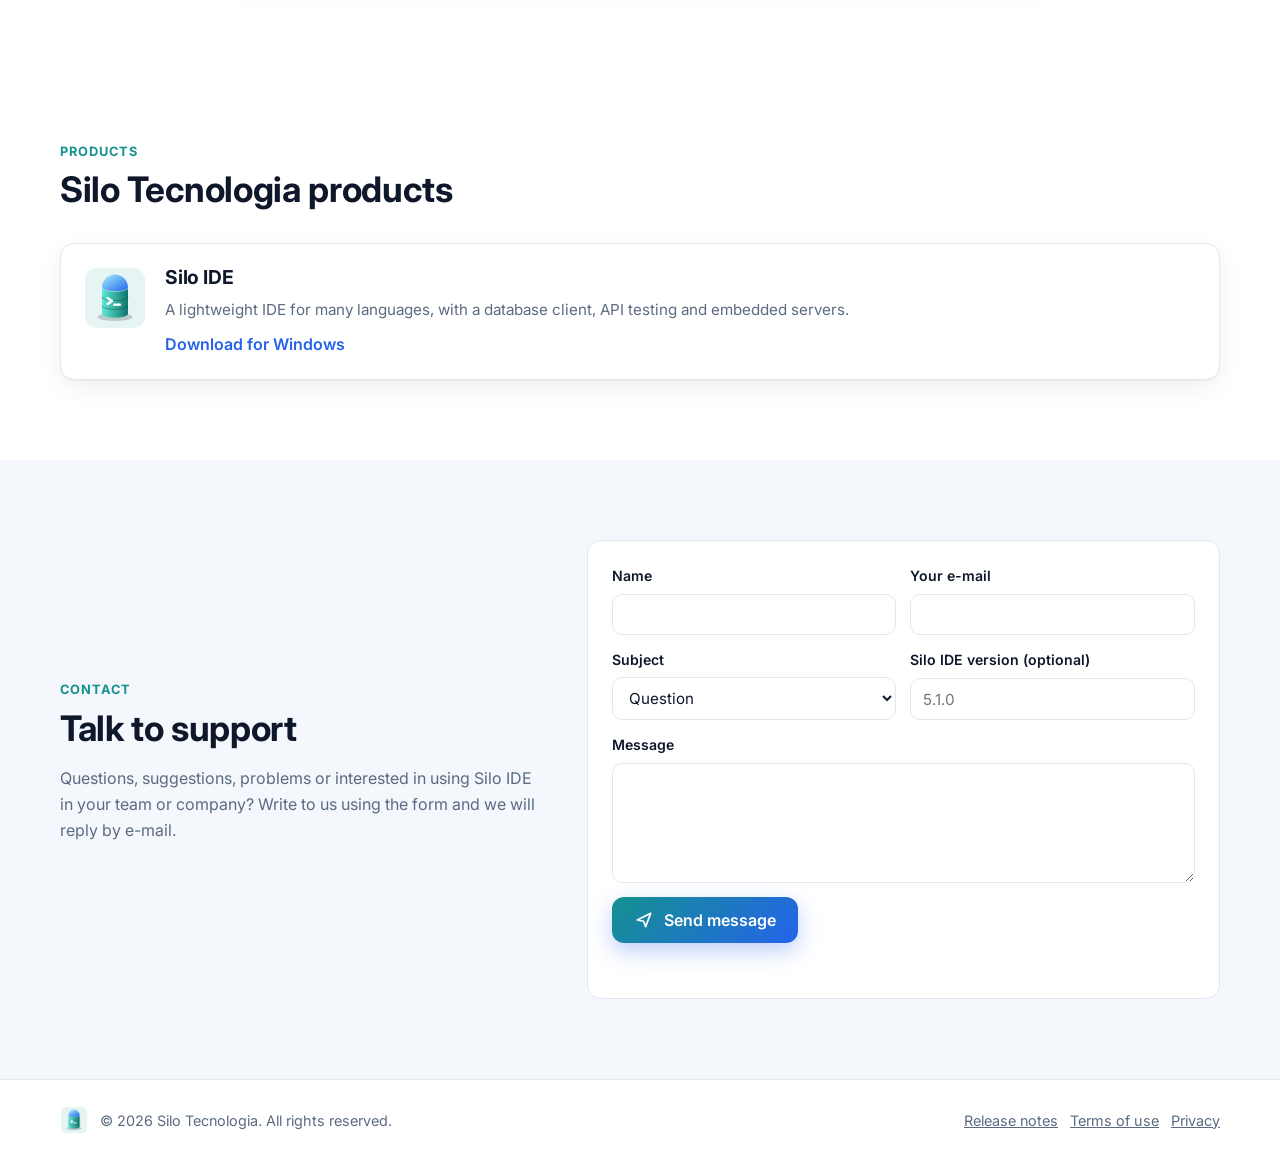
==== commit 3c4d8a98: "Site: notas da 5.1.0 e LATEST 5.1.0 Co-Authored-By: Claude Opus 5.5 <noreply@anthropic.com>" ====
--- a/index.html
+++ b/index.html
@@ -14,7 +14,7 @@
   <link rel="preconnect" href="https://fonts.googleapis.com">
   <link rel="preconnect" href="https://fonts.gstatic.com" crossorigin>
   <link href="https://fonts.googleapis.com/css2?family=Inter:wght@400;500;600;700;800&family=JetBrains+Mono:wght@400;600&display=swap" rel="stylesheet">
-  <link rel="stylesheet" href="styles.css?v=5.0.2">
+  <link rel="stylesheet" href="styles.css?v=5.1.0">
 </head>
 <body>
   <header class="topbar">
@@ -366,9 +366,9 @@
   </footer>
 
 
-  <script src="config.js?v=5.0.2"></script>
-  <script src="i18n.js?v=5.0.2"></script>
-  <script src="main.js?v=5.0.2"></script>
+  <script src="config.js?v=5.1.0"></script>
+  <script src="i18n.js?v=5.1.0"></script>
+  <script src="main.js?v=5.1.0"></script>
   <script src="contador.js?v=1"></script>
 </body>
 </html>
